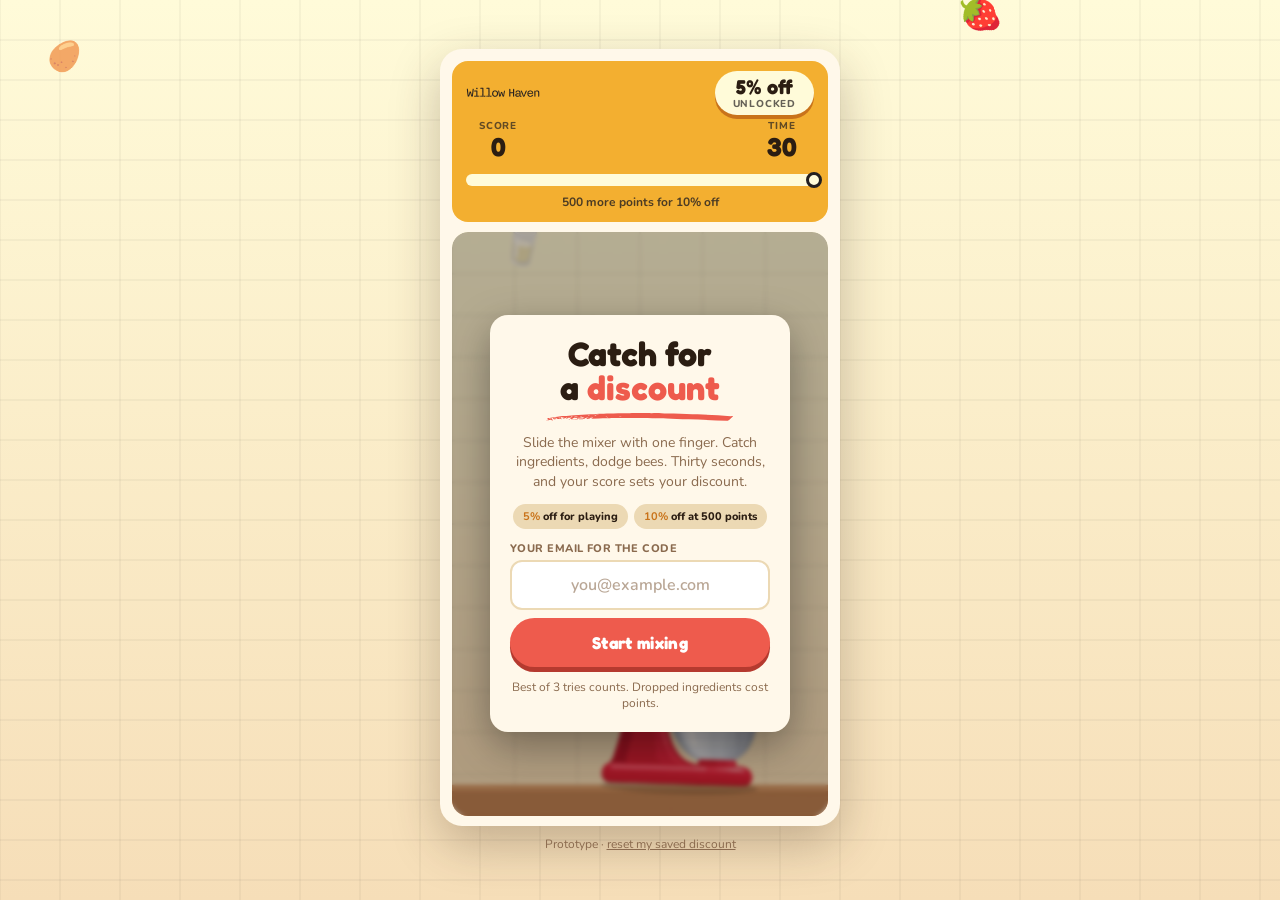
==== catch/index.html @ ff7e105f "Mixer Catch: coral paint stripe under the headline Co-Authored-By: Claude Fable 5.1 <noreply@anthrop" ====
<!DOCTYPE html>
<html lang="en">
<head>
<meta charset="UTF-8" />
<meta name="viewport" content="width=device-width, initial-scale=1.0, maximum-scale=1.0, user-scalable=no, viewport-fit=cover" />
<title>Mixer Catch</title>
<link rel="stylesheet" href="https://fonts.googleapis.com/css2?family=Fredoka:wght@500;600;700&family=Nunito:wght@600;700;800&display=swap">
<style>
/* The original rounded, friendly layout on the brand palette: cream card, honey HUD block, coral action,
   Fredoka display + Nunito body. Game runs inset with rounded corners, sheets centred over the live scene. */
:root {
  --honey: #f3af30;
  --honey-deep: #c9731a;
  --cream: #fffbd9;
  --card: #fff8ea;
  --sand: #f6deb8;
  --line: #ecd9b4;
  --ink: #2b1d12;
  --logo-ink: #231f20;
  --muted: #8a6a4e;
  --coral: #ee5b4d;
  --coral-deep: #b53a2f;
  --amber: #ef8800;
  --bad: #d64545;
  --display: "Fredoka", "Nunito", system-ui, sans-serif;
  --body: "Nunito", system-ui, -apple-system, sans-serif;
  color-scheme: light;
}

* { box-sizing: border-box; -webkit-tap-highlight-color: transparent; }
html, body { height: 100%; margin: 0; }
body {
  background: var(--sand);
  color: var(--ink);
  font-family: var(--body);
  font-size: 15px;
  display: flex;
  flex-direction: column;
  align-items: center;
  justify-content: center;
  padding-block: 16px;
  padding-inline: 16px;
  overflow: hidden;
  overscroll-behavior: none;
  touch-action: none;
}

#bg { position: fixed; inset: 0; width: 100%; height: 100%; z-index: 0; }
#popup {
  position: relative; z-index: 1; flex-shrink: 0;
  width: min(400px, 100%);
  background: var(--card);
  border-radius: 22px;
  box-shadow: 0 18px 50px rgba(59, 35, 20, 0.28);
  padding: 12px 12px 10px;
  display: flex;
  flex-direction: column;
  gap: 10px;
  user-select: none;
}
.panel { background: var(--honey); border-radius: 16px; padding: 10px 14px 12px; display: flex; flex-direction: column; gap: 6px; }
.brand { display: flex; align-items: center; justify-content: space-between; min-height: 24px; }
.wordmark { height: 13px; width: auto; }

/* HUD */
#hud { display: flex; flex-direction: column; gap: 6px; }
.hud-top { display: flex; align-items: flex-end; justify-content: space-between; gap: 8px; }
.stat { display: flex; flex-direction: column; align-items: center; line-height: 1; min-width: 64px; }
.stat.right { align-items: center; }
.lbl { font-size: 10px; font-weight: 800; letter-spacing: 0.08em; text-transform: uppercase; color: rgba(35,31,32,0.7); }
.stat .val { font-family: var(--display); font-weight: 700; font-size: 26px; font-variant-numeric: tabular-nums; margin-top: 3px; }
.badge {
  display: flex; flex-direction: column; align-items: center; justify-content: center;
  background: var(--cream); color: var(--ink);
  border-radius: 999px; padding: 6px 18px; line-height: 1;
  box-shadow: 0 4px 0 var(--honey-deep);
  transition: transform 0.15s ease;
}
.badge .pct { font-family: var(--display); font-weight: 700; font-size: 20px; }
.badge .lbl { margin-top: 2px; }
.badge.top { background: var(--logo-ink); color: var(--cream); }
.badge.top .lbl { color: rgba(255,251,217,0.7); }
.badge.pop { animation: pop 0.5s ease; }
@keyframes pop { 0% { transform: scale(1); } 40% { transform: scale(1.18) rotate(-3deg); } 100% { transform: scale(1); } }

.track { position: relative; height: 12px; border-radius: 999px; background: var(--cream); margin: 8px 0 2px; }
.fill { position: absolute; left: 0; top: 0; bottom: 0; width: 0; border-radius: 999px; background: linear-gradient(90deg, var(--amber), var(--honey-deep)); transition: width 0.25s ease; }
.mark { position: absolute; top: 50%; width: 16px; height: 16px; margin-left: -8px; transform: translateY(-50%); border-radius: 50%; background: var(--cream); border: 3px solid var(--logo-ink); }
.mark.hit { background: var(--coral); border-color: var(--coral); }
.mark span { position: absolute; width: 1px; height: 1px; overflow: hidden; clip: rect(0 0 0 0); }
.next { font-size: 12px; font-weight: 700; color: rgba(35,31,32,0.8); text-align: center; min-height: 15px; }

/* Stage */
#stage { position: relative; align-self: center; width: 360px; height: 560px; border-radius: 16px; overflow: hidden; }
#game { display: block; width: 100%; height: 100%; touch-action: none; cursor: none; }
#stage.idle #game { cursor: default; }

.overlay {
  position: absolute; inset: 0; display: none; align-items: safe center; justify-content: center;
  padding: 18px; overflow-y: auto;
  background: rgba(43, 29, 18, 0.35); backdrop-filter: blur(2px); -webkit-backdrop-filter: blur(2px);
}
.overlay.show { display: flex; }
.sheet {
  width: 100%; max-width: 300px; background: var(--card); border-radius: 18px; padding: 22px 20px 20px;
  text-align: center; box-shadow: 0 14px 40px rgba(0,0,0,0.35);
  display: flex; flex-direction: column; gap: 12px;
}
.sheet h1 { font-family: var(--display); font-weight: 700; font-size: 34px; line-height: 1; margin: 0; text-wrap: balance; }
.sheet h1 .em { color: var(--coral); }
.headline { display: flex; flex-direction: column; align-items: center; gap: 8px; }
.stripe { width: 72%; height: auto; display: block; }
.sheet p { margin: 0; font-size: 14px; line-height: 1.4; color: var(--muted); }
.offer { font-size: 10px; font-weight: 800; letter-spacing: 0.08em; text-transform: uppercase; color: var(--muted); }
.tiers { display: flex; justify-content: center; gap: 6px; flex-wrap: wrap; }
.tier { font-size: 11px; font-weight: 800; padding: 5px 10px; border-radius: 999px; background: var(--line); color: var(--ink); }
.tier b { color: var(--honey-deep); }
.btn {
  font-family: var(--display); font-weight: 700; font-size: 17px; letter-spacing: 0.02em;
  background: var(--coral); color: #fff; border: 0; border-radius: 999px; padding: 14px 26px; cursor: pointer; width: 100%;
  box-shadow: 0 5px 0 var(--coral-deep); transition: transform 0.05s, box-shadow 0.05s;
}
.btn:active { transform: translateY(3px); box-shadow: 0 2px 0 var(--coral-deep); }
.btn:focus-visible { outline: 3px solid var(--honey); outline-offset: 2px; }
.btn.ghost { background: transparent; color: var(--muted); box-shadow: none; font-size: 15px; padding: 6px; }
.btn.ghost:active { transform: none; }

.result-pct { font-family: var(--display); font-weight: 700; font-size: 56px; line-height: 1; color: var(--honey-deep); }
.code-box { display: flex; align-items: stretch; gap: 6px; }
.code { flex: 1; min-width: 0; font-family: var(--display); font-weight: 700; font-size: 22px; letter-spacing: 0.12em; display: flex; align-items: center; justify-content: center;
  border: 2px dashed var(--honey-deep); border-radius: 12px; padding: 10px; background: rgba(243,175,48,0.12); user-select: all; }
.copy { font-weight: 800; font-size: 13px; border: 0; border-radius: 12px; padding: 0 14px; background: var(--honey); color: var(--ink); cursor: pointer; }
.copy:focus-visible { outline: 3px solid var(--coral); }
.start-form { display: flex; flex-direction: column; gap: 8px; }
.field { display: flex; flex-direction: column; gap: 4px; text-align: left; }
.field label { font-size: 11px; font-weight: 800; letter-spacing: 0.04em; text-transform: uppercase; color: var(--muted); }
.start-form input { font: inherit; font-weight: 700; font-size: 16px; padding: 12px 14px; border-radius: 12px; border: 2px solid var(--line); background: #fff; color: var(--ink); text-align: center; }
.start-form input::placeholder { color: rgba(138,106,78,0.6); font-weight: 600; }
.start-form input:focus-visible { outline: 3px solid var(--honey); border-color: transparent; }
.start-form input.bad { border-color: var(--bad); }
.fine { font-size: 12px !important; color: var(--muted) !important; }
.fine.err { color: var(--bad) !important; margin: 0; }
#resetDemo { position: relative; z-index: 1; text-align: center; font-size: 12px; color: var(--muted); margin-top: 10px; }
#resetDemo a { color: inherit; }

@media (prefers-reduced-motion: reduce) { .badge.pop { animation: none; } .fill { transition: none; } }
</style>
</head>
<body>
<canvas id="bg" aria-hidden="true"></canvas>
<div id="popup">
  <div class="panel">
  <div class="brand"><svg class="wordmark" role="img" aria-label="Willow Haven" xmlns="http://www.w3.org/2000/svg" viewBox="0 0 133.04 23.33"><defs><style>.cls-1{fill:#231f20;}</style></defs><path class="cls-1" d="M10.74,16.88l.15-.6v-.62l.1-1.04-.07-.15.2-.8-.05-.17.05-.77-.02-.35.32-.45-.07-.87-.08-.03.22-1.32-.12-.35.27-.57v-.45l-.08-.25.1-.67.22-.7v-1l.25-.4.08-.2.75-.08.35.03.4.15.2.32-.12,1.07-.12.22v1.07l-.15.52.1.52-.2.72.05.22-.25.67-.07.77.07.8-.2.47.05.25-.22.5v.57l-.1,1.02.02.08-.25.9.05.52-.1,1.1-.22.9-.3.42-.3.05-.62.3-.82-.15-.6-.35-.4-.82-.25-1.12h-.07l-.2-.92-.27-.85-.17-.35-.1-.5.1-.35-.32-.67-.08-.47-.37.22-.02.27-.12.4-.4.87-.05.72-.15.17-.05.62-.25.45-.2.75-.35.97-.3.55-1.14.42-.35.05-.5-.15-.37-.27-.25-.3v-.57l-.17-.62.03-.27v-.57l-.3-.95v-.47l-.08-1.07-.15-.47-.05-.75-.07-.37.07-.4-.2-.75-.17-.9v-.95l-.12-.37-.05-.67.05-.47-.2-.45.05-.32-.17-.45.2-.32-.07-.92.3-.22.45-.05.17-.07h.37l.37.15.22.9-.08.32.17.87-.03-.03.25.47-.07.77.05.35.07,1.12.07.52.1.27.1.7-.05.5.1.9.15.22-.2.65.32.82-.08.5.08.08v.77l.05.2-.08.67.3.1.22-.97.2-.65.32-.77.03-.27.2-.5.2-.7.22-.47v-.6l.12-.2-.17-.4.57-.87.03-.32.6-.27h.8l.45.17.55.8.08.42.3,1.02.2.95-.02.25.25.57-.05.1.35,1.17.25.6.05.52.15.5h.2Z"/><path class="cls-1" d="M24.06,18.52l.05.17-.27.32-.57.08-.37-.12-.5.05h-1.2l-.4.12-.4-.07-1.14.1-1.07-.12h-.52l-.5.12-.32-.05-.95-.08-.47.12-.5-.05-.35-.4.05-.7.25-.35,1.1-.27h.6l.42.05h.55l.77.1.22-.05.2-.17-.2-.45-.05-.3.05-.62-.1-.47.15-.47-.1-.45v-1.12l.1-.75-.1-.92.07-.47-.05-.6.17-.47v-.37l-.15-.17-.45.08-.5.15-.47.07-.55-.12-.35.08h-1.15l-.37-.1-.05-.75-.1-.45.45-.42.37-.05.75.15.3-.08h1.15l.02.03h.8l.17-.17.85.12.15-.08.87.17.17,1.24-.1.72-.08,1.07.08.55v1.29l-.08.1.08.95-.08.22.17,1.02-.12.72v.67l-.12.37.3.22.35.08.57-.12h.75l1.07-.07.47.07.17.2.1.6-.08.3ZM20.77,4.31l-.17.55-.15.67-.45.15-.45.07-.8-.17-.3-.2-.15-.37-.05-.52.05-.07v-.47l.3-.5.4-.25h1.02l.75.5v.62Z"/><path class="cls-1" d="M34.99,18.67l-.25.32-.95.1h-1.19l-.12-.08-.72.05h-1.57l-.15-.12-.77.15h-.47l-.97-.03-.95-.07-.7.12-.55-.2-.15-.92.45-.55.52-.12.55.15.4-.05.22.05,1.02-.08.62.35.2-.32-.12-.5v-.37l-.17-.6.1-.77-.1-.17.2-.82-.05-.32v-.57l.05-.22-.05-.3v-.92l.12-.27-.12-.87.08-.32-.1-.2-.08-.87v-.6l.17-.7-.12-.5.08-1.15-.1-.55.15-.45.22-.37-.2-.22-.3-.07-.65.12-.62-.08-.97.1-.87-.1-.37-.35-.05-.35.15-.62.55-.3.67.07h.55l.65.05.45-.08h1.87l.35.15.5.57-.08.47.1.57-.22.5.12.72v.82l.05.47v.9l.1,1.22-.12.47v1.02l-.05.25.15.47-.12,1.47.08.95-.15.35.12.6.1.22-.1.65-.12,1.05-.3.35.25.3,1.19-.3.42.1.67-.1.17-.1.72.05.75.35v.5l-.05.45Z"/><path class="cls-1" d="M45.94,18.67l-.25.32-.95.1h-1.19l-.12-.08-.72.05h-1.57l-.15-.12-.77.15h-.47l-.97-.03-.95-.07-.7.12-.55-.2-.15-.92.45-.55.52-.12.55.15.4-.05.22.05,1.02-.08.62.35.2-.32-.12-.5v-.37l-.17-.6.1-.77-.1-.17.2-.82-.05-.32v-.57l.05-.22-.05-.3v-.92l.12-.27-.12-.87.07-.32-.1-.2-.07-.87v-.6l.17-.7-.12-.5.07-1.15-.1-.55.15-.45.22-.37-.2-.22-.3-.07-.65.12-.62-.08-.97.1-.87-.1-.37-.35-.05-.35.15-.62.55-.3.67.07h.55l.65.05.45-.08h1.87l.35.15.5.57-.07.47.1.57-.22.5.12.72v.82l.05.47v.9l.1,1.22-.12.47v1.02l-.05.25.15.47-.12,1.47.07.95-.15.35.12.6.1.22-.1.65-.12,1.05-.3.35.25.3,1.19-.3.42.1.67-.1.17-.1.72.05.75.35v.5l-.05.45Z"/><path class="cls-1" d="M52.66,8.05h.67l.7.2.45.17.62.4.5.17v.08l.6.57.3.55.37.4.4.7.08.6v.57l.15.62-.05.67-.2,2.04-.15.32-.42,1.04-.47.57-.77.72-.5.25-.77.35-.95.1-.4.15h-.75l-.85.1-.9-.27-.25-.22-.55-.12-.22-.17-.5-.27-.08-.2-.8-.65-.22-.4-.25-.25-.22-.72-.2-1.02-.25-.45.05-.77.15-.9-.12-.6.6-1.37.1-.32.3-.65.25-.3.5-.67.5-.2.25-.17.45-.1.52-.32.12-.17h.67l-.05.02.87-.12h.3l.42.05ZM51.66,9.64l-.57.12-.32.15-.62.22-.42.45-.57,1.02-.17.52.05.8-.15.72.12.57.05.82.1.47-.02.15.42.72.08.22.5.42.75.47.32.12.65.05v.05l.97-.17h.55l.17-.15.5-.2.25-.02.5-.65.27-.55.27-.7-.12-.27.12-.25.25-1.27-.37-1.64-.15-.25-.1-.62-.57-.67-.52-.3-.7-.12-.62-.2-.35-.05h-.52Z"/><path class="cls-1" d="M61.05,16.58l.32-.82.2-.12v-1.17l.4-.62.07-.4.17-.37.25-1.19.17-.62.15-.3.2-.25.3-.25.77.1.75.27.25.75.42.67.1.65.32.85.15.72.27.55v.52l.3.62v.37l.15.6.17-.27.07-.3.1-1.02.2-.2v-.67l-.08-.45.2-.7.22-.42-.08-.95.25-.6v-.67l.17-.17-.05-.75.1-.5.15-.15.05-.7.45-.25.42-.12.42.05.35.47.1.35-.17.52.02.27-.27.57-.07.9.12.65-.37.7.07.27-.27.67v.37l-.25.97v.55l-.15.47v.32l-.07,1.04-.17.62-.3.62-.35.32-1.07.17-.42-.07-.47-.3-.42-.82-.17-1.12-.17-.27-.25-.95-.12-.22-.27-1.04.07-.37-.37-.77.12-.07-.3-.75-.15.1.07.27-.12.62-.17.37-.6,1.99.1.25-.35.52-.27.9v.52l-.35.5-.45.52-.17.1-.82.05-.8-.08-.15-.32-.3-.77-.1-.6.05-.25-.22-.8.03-.3-.1-.5-.22-.72-.07-.6v-.7l-.22-.5v-.2l-.15-.72-.25-1.07v-.42l-.08-.67-.25-.15v-.77l.05-.22.3-.45.45-.05.27-.02.77.57.03.3.1.47v.7l.17.55.17.77v.7l.12.52-.03.27.22,1.04.17.37v.72l.12-.05v1l.05.35.27.08Z"/><path class="cls-1" d="M79.74,14.34l-.17.72v.55l.12.77.05.02-.05.6v.77l.07.6-.45.62-.62.1-.62-.15-.37-.42v-.47l-.15-.62v-1.07l.1-.5v-.27l-.08-.17.08-1.17-.1-.6v-.9l.1-.52.07-.82-.17-.4.15-.52-.1-.92v-1.44l.05-.65-.12-.17.12-.55v-1.29l1-.4.17.1h.57l.22.17.08.67-.1.6.1.47v.5l-.08.27.15.67-.1.7.05.07-.12,1.07-.12.52.03.17.17.2.57-.2h2.41l.2.07.62-.05.77.17.22-.07.12-.27-.07-.8-.1-1.24-.05-.57v-1.12l.32-1.04v-.85l.27-.22h.45l.15.12.65.07.37.77-.1.77.07.72-.07.77-.03.15v.47l.1.37.05.75-.07.75v.6l-.1.6.05.6-.1.5.12.62.12.15-.1.85-.12.22.08.72-.05.52.12.97-.07.42-.05.12v1.02l-.3.32-.87.08-.37-.2-.52-.37v-.45l.07-.57.12-.12-.1-.92v-.72l-.2-.45.22-.67-.1-.4v-.47l.1-.37.05-.5-.25-.25-.9.22h-1.87l-1.12.08-.4-.2-.35.1-.07.22v.27l.2.42-.05.6Z"/><path class="cls-1" d="M99.03,19.25l-.57.05-.32-.03-.7.05-.45-.08-.47-.27-.22-.42-.12-.5-.17-.17-.45.45h-.22l-.42.4-.72.2-.4.25-.3-.03-.55.22h-.7l-1.27-.12-.92-.35-.27-.2-.15-.22-.52-.27-.45-.72-.27-.95v-1.07l.85-1.19.07-.17.3-.32.55-.15,1.14-.35.25-.12h1l.35.05h.45l.3.07.3-.03h.7l.55.15.7.3.12-.15-.1-.22-.1-.52.07-1.12-.17-.37v-.42l-.32-.52-.52-.35-.45-.37-1.15-.08-.97.1-.82.25-.47.52-.25.85-.22.3-.5.32h-.42l-.25-.05-.42-.17-.1-.35v-.55l.17-.35.05-.27.5-.85.7-.62.37-.2.65-.15.1-.17,1.12-.1h1.12l.82-.12.65.17.52.22.47.12.52.45.47.5.3.52.1.27.27.72-.1.67.2.62.1.55-.1.67.12.82-.17.65v1.47l.05.65.17.52.52.17.7-.15.32.1.12.5-.05.6-.25.27-.32.12-.02.07ZM90.4,16.71l.4.47v.05l.62.27.47.17h.67l.72-.05.9-.12.32-.17.42-.1.37-.17.57-.1.22-.25v-.15l-.17-.62.15-.87-.25-.35h-.6l-.62.07-.35-.17-.6.1-.05-.17-1.07.25h-.5l-1.12.3-.35.35-.17.8v.47Z"/><path class="cls-1" d="M108.91,9.47l-.1.62-.27.55-.47.57v.72l-.32.4-.35.92-.12.15-.47,1.12-.55.87-.27,1.1-.02.27-.4.67-.35.67-.22.55-.42.32-.8.12h-.72l-.6-.45-.15-.52-.22-.37-.32-.35-.22-.72.03-.27-.27-.55-.55-.9-.15-.6-.35-.4-.1-.67-.27-.55-.15-.05-.12-.62-.3-.97-.45-.67-.07-.3-.27-.5-.1-.5-.17-.47.45-.37.37-.05.85.2.6.77.17.6.25.37v.3l.37.72-.05.15.25.47.62,1.34.1.4.3.45.15.67.2.7.45.95-.05.12.32.82.08.37h.3l-.02-.22.17-.8.22-.6.07-.4.42-.57.32-1.27.42-.72-.05-.3.62-.97.15-.6v-.2l.32-.57.27-.87.12-.15.45-.82.22-.2.8-.15.57.2.25.22-.12.5-.25.3Z"/><path class="cls-1" d="M112.32,15.24l.05.4.22.47.17.05.32.7.52.35.15.15,1.79.4h.67l.82-.27.1-.22.75-.2.75-.97.15-.05.45-.42h.52l.17.07.4.07.15.45-.1.4-.4.92-.55.35-.37.4-.82.55-.47.17h-.22l-.42.2-1.02.22h-.5l-1.09-.2h-.5l-.4-.08-.57-.27-.6-.27-.65-.32-.32-.6-.47-.4-.1-.32-.32-.62-.22-.1-.07-.85.05-.5-.25-1.29.12-.55v-1.02l.2-.47.03-.27.4-.6.3-.65.22-.32.12-.03.35-.57.6-.32,1.07-.5.5-.12.25-.15.7-.15.65.1.25.12.35-.12.52.15.22.17.65.12.47.22.32.1.35.25,1.02,1,.35.57.15.57.15.32.17.75-.05.17.15.85-.17.35-.52.32h-.45l-.3.1-.57-.08-.37.08-.75-.05-.27.1-.6-.17-1.07.15-.55-.1-.45.2-.7-.1-.22.12-1-.12-.32-.15-.45-.1-.15.22.5,1.02.08.22ZM118.57,11.78l-.4-.75-.45-.6-.82-.62-1.25-.2h-.42l-.3-.07-.57.17-1.24.62-.27.42-.3.35-.08.3-.27.6-.22.3-.08.4.25.1.57-.22.72.05.67-.05.9-.1.82.08.85.1.65-.08.45-.12,1.07.35.17-.22-.12-.3-.32-.5Z"/><path class="cls-1" d="M124.62,11.76l.1.75v3.61l-.15.25.12.77-.1.52.1.65-.1.67-.87.15-.72-.17-.3-.32.05-.45v-1.32l-.12-.97v-2.09l.07-.92-.17-.72.1-1.2.1-.35-.08-.92.1-.4v-.62l.4-.32.45.05.52-.15.2.2-.15.97.12.12.35-.05.12-.4.47-.27.45-.37.35-.2h.65l.55-.2.55-.05h.97l.45.15.62.27.7.45.2.2.5.92.17.55.1,1.24v.6l.05.5v.72l-.05.52.12.57-.1.52.05.55-.08.27v.95l.12.8-.12.3.08.45-.47.47-.52.12-.35.02-.55-.12-.03-.27-.2-.75.12-.57.07-.65-.07-.42v-.47l-.07-.4.05-.77.1-.32-.1-1.15v-1.29l-.12-.7-.3-.75-.3-.47-.42-.17-1.29-.35-.57.22-.17.02-.77.32-1,.22-.2.3.2.37.05.45-.02.32Z"/></svg><div class="badge" id="badge"><span class="pct" id="badgePct">5% off</span><span class="lbl">unlocked</span></div></div>
  <div id="hud">
    <div class="hud-top">
      <div class="stat"><span class="lbl">Score</span><span class="val" id="score">0</span></div>
      <div class="stat right"><span class="lbl">Time</span><span class="val" id="time">30</span></div>
    </div>
    <div class="track"><div class="fill" id="fill"></div><div id="marks"></div></div>
    <div class="next" id="next"></div>
  </div>
  </div>

  <div id="stage" class="idle">
    <canvas id="game" width="360" height="560" aria-label="Mixer Catch game"></canvas>

    <div class="overlay show" id="startOverlay">
      <div class="sheet">
        <div class="headline"><h1>Catch for a <span class="em">discount</span></h1><svg class="stripe" aria-hidden="true" xmlns="http://www.w3.org/2000/svg" fill="none" viewBox="0 0 665 28">
<path fill="#EE5B4D" d="M187.828 2.84945L171.115 4.35482C170.164 4.44093 169.211 4.47425 168.257 4.4548C163.705 4.37605 160.399 4.40115 158.335 4.53005C138.934 5.73549 118.862 6.28725 99.7977 7.9163C93.0959 8.48478 86.5909 8.96368 80.2824 9.35309C75.6701 9.64245 69.6506 10.9495 63.6018 10.9633C54.3647 10.9879 48.9812 12.7469 40.2058 13.4211C31.6189 14.0851 23.7984 15.2598 16.7445 16.9452C13.7807 17.6549 10.7446 17.8029 7.44279 18.0626C6.88097 18.1072 6.34785 18.1848 5.87582 18.2908C5.40378 18.3967 5.00248 18.5287 4.69659 18.6789C4.39069 18.829 4.1864 18.9941 4.09611 19.1642C4.00582 19.3342 4.03163 19.5056 4.17155 19.6681L6.61862 22.4642C6.86327 22.7403 7.46282 22.8852 8.41669 22.8988C8.77436 22.9024 9.11227 22.9153 9.43062 22.9374C10.2065 22.9844 10.3684 23.1127 9.91623 23.3225C7.65516 24.3594 4.7968 24.9024 1.34124 24.9514C-0.10849 24.9725 -0.382967 25.1372 0.517982 25.4453C2.09974 25.9903 4.06096 26.1894 6.4018 26.0425C7.39366 25.9789 8.19486 25.8229 8.80507 25.5743C10.6554 24.8224 13.0163 24.2438 15.8877 23.8384C16.7194 23.7198 17.3067 23.7828 17.65 24.0273L21.496 26.7389C21.8997 27.0231 22.4164 27.029 23.046 26.7566L24.462 26.126C24.6643 26.039 24.7668 25.9365 24.7536 25.8347C24.7405 25.7329 24.6125 25.6378 24.3896 25.5644C22.4283 24.9282 21.9039 24.145 22.8166 23.2149C23.2048 22.813 22.7811 22.5321 21.5458 22.3724L20.6793 22.26C20.0218 22.1751 19.9192 22.0425 20.372 21.8621C22.6362 20.96 22.2522 20.2353 19.2202 19.6879C18.3026 19.521 17.4292 19.5525 16.6 19.7825L12.455 20.9502C11.843 21.1225 11.3754 21.1008 11.0527 20.8851C9.92253 20.1069 10.4469 19.5699 12.6254 19.2741C13.6157 19.1402 15.1137 19.0593 17.1195 19.0314C18.0927 19.0211 18.9344 18.9082 19.6447 18.6926C20.9078 18.3236 22.3823 18.0819 24.0683 17.9674C25.0204 17.9047 25.4203 18.0159 25.2678 18.301L24.5538 19.6638C24.401 19.9372 24.6843 20.1596 25.4033 20.3311C26.9613 20.7006 27.5788 21.2147 27.256 21.8733C27.1037 22.1643 27.456 22.3763 28.3133 22.5094C29.609 22.703 30.9405 22.7315 32.3082 22.5949C33.5371 22.4732 34.0681 22.2294 33.9008 21.8635C33.4414 20.8764 34.7675 20.2215 37.8791 19.8987C38.2227 19.8627 38.5861 19.8542 38.9316 19.8739C39.2771 19.8935 39.5921 19.9407 39.8434 20.0105C40.0946 20.0804 40.2729 20.1703 40.36 20.2708C40.447 20.3714 40.4396 20.479 40.3383 20.5823C39.8141 21.1222 40.3483 21.4563 41.9404 21.5845C43.1147 21.6811 44.1756 21.6013 45.1233 21.3451C48.2434 20.5175 50.7486 20.6103 52.639 21.6236C52.767 21.694 52.9556 21.7522 53.1874 21.7928C53.4191 21.8335 53.6863 21.8552 53.9636 21.8559C54.2409 21.8567 54.5193 21.8365 54.7724 21.7972C55.0255 21.7578 55.2449 21.7008 55.4103 21.6313L56.0006 21.3714C56.9847 20.9677 56.8478 20.6247 55.5898 20.3422C52.6743 19.6748 51.9242 18.5712 53.3395 17.0311C53.6688 16.6599 53.7318 16.3768 53.5287 16.1819C53.3663 16.0272 53.105 15.8952 52.745 15.786C52.0048 15.5623 51.3302 15.5893 50.7207 15.8671C49.2265 16.5581 47.8646 16.9469 46.6349 17.0335C45.2663 17.1291 44.369 16.988 43.9433 16.6104L43.6994 16.3783C43.3139 16.0233 43.7356 15.7761 44.9641 15.6368C50.2346 15.0244 55.2585 14.4998 60.0363 14.063C61.4438 13.9313 62.9238 13.9154 64.4756 14.0152C64.7839 14.0324 65.0615 14.0768 65.2733 14.1428C65.485 14.2087 65.6215 14.2932 65.6651 14.3855C65.7087 14.4779 65.6575 14.574 65.5182 14.6615C65.3789 14.749 65.1577 14.8241 64.8825 14.8772L58.3856 16.1687C57.298 16.387 56.9965 16.6637 57.4809 16.9989L61.0243 19.5238C61.61 19.9447 62.5252 19.9973 63.7695 19.6816C65.7053 19.1918 67.8098 18.6981 70.0832 18.2007C70.5574 18.0902 70.9831 18.0365 71.3607 18.0397C71.6389 18.0451 71.8976 18.0627 72.1366 18.0925C72.5152 18.1426 72.5667 18.2177 72.2909 18.3179C70.8916 18.8131 70.7436 19.2976 71.847 19.7713C72.112 19.8876 72.4885 19.9769 72.9328 20.0288C73.377 20.0807 73.871 20.0931 74.357 20.0646C74.843 20.0361 75.3013 19.9678 75.6788 19.8677C76.0562 19.7675 76.3374 19.6397 76.4896 19.4989C77.1318 18.9093 76.724 18.4521 75.2665 18.1272C74.5275 17.9562 74.6136 17.8134 75.5248 17.6989C77.9417 17.3977 80.3224 17.2557 82.667 17.273C83.72 17.2785 84.4383 17.4206 84.8221 17.6994L86.3674 18.8261C86.6415 19.0245 87.1528 19.1816 87.8077 19.2687C88.4452 19.3482 88.9147 19.4666 89.2162 19.6241C89.8197 19.9566 89.5078 20.2101 88.28 20.3846L86.9435 20.5733C85.993 20.7063 85.3321 20.9149 84.9611 21.1991C84.453 21.5744 83.6349 21.8452 82.5063 22.0116C81.6945 22.1298 81.2615 22.3186 81.2078 22.578L80.7412 24.3312C80.6499 24.6853 80.9783 24.7189 81.7267 24.4321L83.5877 23.7122C84.2179 23.4691 84.4403 23.2029 84.2549 22.9137C84.0076 22.5203 84.1876 22.1437 84.7953 21.7838C85.0286 21.6459 85.3882 21.5292 85.8274 21.4486C86.2665 21.368 86.7653 21.3274 87.2586 21.3319L91.0736 21.3598C93.1796 21.3708 94.1362 21.0704 93.9436 20.4587C93.6245 19.5271 94.4045 18.8933 96.2842 18.5574C97.135 18.409 97.7961 18.2063 98.267 17.9491C98.9929 17.5454 99.7585 17.1349 100.564 16.7177C101.604 16.1661 102.19 16.1938 102.323 16.8011C102.37 17.0934 102.921 17.3156 103.978 17.4676C104.592 17.5611 105.317 17.5793 106.005 17.5185L117.782 16.4771C118.436 16.4212 118.746 16.4934 118.71 16.6937C118.694 16.8466 118.816 16.9847 119.077 17.1078C119.639 17.365 120.385 17.4038 121.315 17.2243C124.479 16.601 126.519 15.883 127.435 15.0701C127.863 14.7084 128.537 14.6462 129.457 14.8835C130.955 15.2779 132.138 15.7175 133.003 16.2025C133.426 16.4452 134.084 16.6064 134.98 16.6858C135.597 16.7364 136.086 16.825 136.447 16.9518C137.168 17.2053 136.973 17.3858 135.863 17.4931C131.046 17.9543 126.222 18.1135 121.391 17.9707C120.417 17.9458 119.475 17.9995 118.564 18.1316C116.763 18.4012 114.92 18.6102 113.036 18.7586C111.608 18.8731 110.579 19.0401 109.948 19.2598C108.686 19.6874 108.625 20.0731 109.766 20.4169C110.16 20.5386 110.434 20.6907 110.561 20.8585C110.689 21.0263 110.665 21.2041 110.492 21.3745C110.318 21.5449 110.002 21.7023 109.574 21.8312C109.145 21.9602 108.619 22.0564 108.046 22.1105C102.773 22.6114 97.4435 22.8085 92.0574 22.7017C91.7096 22.6961 91.3564 22.7163 91.0297 22.7606C90.703 22.8049 90.4131 22.8718 90.1858 22.9553L88.8561 23.4432C88.2256 23.6745 88.3971 23.7997 89.3709 23.8187C96.0784 23.9396 112.082 24.0169 112.94 21.0843C113.198 20.2218 114.836 19.7387 117.853 19.6351C122.062 19.4928 126.937 19.438 132.481 19.4708C132.719 19.4722 132.95 19.4889 133.157 19.5196C133.365 19.5502 133.545 19.5943 133.684 19.6487C133.824 19.7031 133.92 19.7667 133.967 19.835C134.013 19.9033 134.009 19.9748 133.954 20.0447L133.781 20.2863C133.63 20.4976 133.221 20.6906 132.631 20.8288C132.041 20.9671 131.312 21.0409 130.58 21.0365C126.387 20.9966 122.595 21.1324 119.205 21.4439C115.697 21.7699 115.692 22.0252 119.193 22.2099C125.478 22.5427 131.098 21.9811 136.051 20.5252C137.788 20.0223 138.668 19.4332 138.693 18.7579C138.696 18.5903 138.841 18.4227 139.115 18.2704C139.388 18.118 139.782 17.9858 140.26 17.8857C140.737 17.7856 141.284 17.7209 141.849 17.6974C142.415 17.6739 142.982 17.6925 143.497 17.7513C144.832 17.903 145.575 18.2499 145.726 18.7922C145.812 19.0836 145.52 19.3484 144.85 19.5865C143.904 19.9131 142.985 20.1187 142.093 20.2035C139.119 20.488 139.115 20.7139 142.078 20.8815C147.648 21.2012 151.887 20.6709 154.796 19.2907C156.919 18.292 159.809 17.8246 163.466 17.8884C164.777 17.9115 164.91 18.0522 163.863 18.3107C162.262 18.699 161.061 19.1546 160.258 19.6774C159.827 19.9453 160.098 20.0741 161.072 20.0637L186.781 19.7627C198.981 18.9874 209.731 18.6587 219.031 18.7765C223.522 18.8332 227.758 18.6022 231.739 18.0836C232.673 17.9589 233.693 17.9114 234.686 17.9465C243.116 18.2483 251.525 18.0753 259.914 17.4275C260.906 17.3522 261.879 17.3536 262.834 17.4317C268.228 17.8786 271.739 18.066 273.366 17.9939C279.142 17.7515 286.589 17.6473 295.708 17.6811C329.959 17.7908 357.28 17.9902 377.668 18.2791C403.363 18.6473 446.523 19.9867 507.146 22.2974C552.161 24.0056 597.404 25.6616 642.873 27.2655C645.1 27.3442 646.723 27.0727 647.742 26.4511C655.266 21.836 660.244 16.6624 664.782 11.7541C664.887 11.6455 664.89 11.5327 664.791 11.4278C664.691 11.323 664.494 11.2302 664.219 11.1593C663.944 11.0885 663.603 11.0425 663.232 11.0261C662.861 11.0097 662.474 11.0237 662.114 11.0665C660.053 11.3186 657.919 11.3611 655.71 11.1941C614.356 7.99476 575.212 5.86899 538.277 4.81678C513.985 4.12931 486.152 3.17886 454.776 1.96546C446.564 1.64697 438.713 1.46703 431.222 1.42557C424.745 1.39634 417.638 1.17605 409.901 0.764662C398.584 0.164515 386.784 0.17673 374.501 0.801297C371.018 0.97704 369.881 0.738754 367.07 0.327186C366.213 0.20579 365.289 0.159287 364.296 0.187653C357.149 0.390713 350.047 0.419637 342.992 0.274444C337.298 0.157068 331.106 0.464635 324.962 0.207842C319.891 -0.00581165 315.967 -0.0547779 313.188 0.0610056C307.71 0.290772 302.773 0.693122 297.32 0.702297C266.29 0.748415 242.529 1.13149 226.037 1.85146C209.962 2.55612 197.226 2.88876 187.828 2.84945ZM190.454 6.9705C190.554 6.97998 190.653 6.98361 190.752 6.98136C190.792 6.98046 190.812 6.98295 190.812 6.98881C190.793 6.99513 190.783 7.00124 190.783 7.0071C190.783 7.01883 190.763 7.02217 190.723 7.0172C188.159 6.94037 185.587 6.98106 183.008 7.13926C182.056 7.19604 181.161 7.16646 180.324 7.05048L176.29 6.51703C173.38 6.1253 173.536 5.98979 176.757 6.11042C180.972 6.27305 185.538 6.55972 190.454 6.9705ZM178.07 8.80902L178.859 9.46003C179.244 9.79161 178.84 9.93574 177.647 9.89237C175.102 9.7975 173.355 9.41463 172.406 8.74378C172.083 8.50467 172.348 8.34904 173.2 8.27691L179.298 7.76903C179.635 7.73792 179.655 7.75217 179.358 7.8117C179.121 7.85815 178.894 7.91904 178.677 7.99437C177.928 8.24018 177.725 8.51172 178.07 8.80902ZM149.831 10.2544C149.553 10.1326 149.545 9.96126 149.809 9.77804C150.072 9.59481 150.586 9.41474 151.237 9.27741C151.887 9.14009 152.622 9.05682 153.279 9.04585C153.936 9.03487 154.461 9.09713 154.739 9.21893C155.017 9.34073 155.025 9.51205 154.761 9.69528C154.498 9.8785 153.984 10.0586 153.333 10.1959C152.683 10.3332 151.948 10.4165 151.291 10.4275C150.634 10.4385 150.109 10.3762 149.831 10.2544ZM100.41 11.2624C100.409 11.2128 100.511 11.1613 100.709 11.1109C100.908 11.0606 101.198 11.0125 101.566 10.9692C101.933 10.9259 102.369 10.8884 102.85 10.8587C103.33 10.8291 103.845 10.8079 104.365 10.7963C105.416 10.7731 106.424 10.7907 107.168 10.8451C107.912 10.8996 108.331 10.9866 108.333 11.0869C108.334 11.1366 108.232 11.188 108.033 11.2384C107.835 11.2887 107.544 11.3369 107.177 11.3801C106.809 11.4234 106.373 11.461 105.893 11.4906C105.413 11.5203 104.898 11.5415 104.378 11.553C103.327 11.5763 102.319 11.5587 101.575 11.5042C100.831 11.4497 100.412 11.3628 100.41 11.2624ZM88.1016 12.5116C87.7208 12.3618 87.7472 12.2115 88.1809 12.0609C88.5947 11.9107 89.2078 11.7912 90.0203 11.7024C91.1301 11.5833 91.9071 11.6802 92.3512 11.9928L94.4704 13.4674C94.9146 13.78 94.5892 13.8813 93.4941 13.7711C91.5029 13.5698 89.7053 13.15 88.1016 12.5116ZM122.57 13.429C122.057 12.7013 122.62 12.1223 124.259 11.6921C125.128 11.4611 125.665 11.5047 125.871 11.8228C126.548 12.7755 125.971 13.6335 124.141 14.3967C122.764 14.9795 122.077 14.9275 122.082 14.2409C122.081 14.194 122.178 14.1009 122.373 13.9615C122.628 13.7856 122.693 13.6081 122.57 13.429ZM112.491 13.1294C112.749 13.0942 113.016 13.0705 113.294 13.0584C114.286 13.0124 114.517 13.1215 113.987 13.3859C113.457 13.656 112.596 13.8105 111.405 13.8492C110.452 13.8884 109.671 14.0235 109.06 14.2545C107.799 14.7348 106.408 15.1272 104.885 15.4316C104.015 15.6039 103.646 15.5389 103.778 15.2367L104.229 14.1175C104.381 13.7738 105.001 13.5308 106.09 13.3888C107.933 13.1593 109.828 13.0841 111.777 13.1631C112.016 13.1753 112.254 13.1641 112.491 13.1294ZM75.2765 14.6241L72.8954 16.0686C72.2098 16.4949 71.495 16.5111 70.7511 16.1172C70.0471 15.7342 69.8587 15.3189 70.1863 14.8714C70.3983 14.585 70.96 14.3787 71.871 14.2524C72.683 14.1401 73.5463 14.103 74.461 14.1409C74.638 14.1486 74.8038 14.1683 74.9461 14.1985C75.0883 14.2286 75.2029 14.2686 75.2815 14.3152C75.3602 14.3617 75.4009 14.4138 75.3999 14.4673C75.399 14.5208 75.3568 14.5745 75.2765 14.6241ZM88.2622 15.65C86.0364 15.6124 84.729 15.3457 84.3403 14.8499C84.0342 14.4931 84.39 14.4146 85.4076 14.6145L91.9033 15.9019C92.5019 16.0174 92.7042 16.1829 92.5104 16.3986C92.4134 16.5005 92.2467 16.5864 92.0099 16.6564C91.3592 16.8706 90.9312 16.8422 90.7264 16.571L90.4499 16.1988C90.2037 15.8524 89.4745 15.6694 88.2622 15.65ZM260.555 11.5425C262.87 11.1087 264.918 11.2002 266.7 11.8169C267.862 12.2189 267.528 12.3937 265.699 12.3413L260.958 12.2111C260.702 12.206 260.463 12.1768 260.277 12.1277C260.09 12.0785 259.966 12.0119 259.921 11.9375C259.876 11.8631 259.913 11.7848 260.027 11.7138C260.141 11.6428 260.326 11.5828 260.555 11.5425ZM212.203 12.9798C212.176 12.9361 212.214 12.8878 212.315 12.838C212.417 12.7881 212.58 12.7376 212.794 12.6892C213.009 12.6408 213.272 12.5956 213.567 12.5561C213.862 12.5167 214.185 12.4837 214.516 12.4591C214.847 12.4345 215.18 12.4188 215.496 12.4128C215.812 12.4069 216.105 12.4108 216.359 12.4243C216.612 12.4379 216.821 12.4609 216.972 12.4919C217.124 12.5229 217.216 12.5614 217.243 12.6052C217.271 12.649 217.233 12.6973 217.131 12.7471C217.03 12.797 216.867 12.8475 216.652 12.8959C216.438 12.9442 216.175 12.9895 215.88 13.0289C215.584 13.0684 215.262 13.1014 214.931 13.126C214.6 13.1506 214.267 13.1663 213.95 13.1722C213.634 13.1782 213.341 13.1743 213.088 13.1608C212.834 13.1472 212.626 13.1242 212.474 13.0932C212.323 13.0621 212.23 13.0236 212.203 12.9798ZM160.337 13.9812C160.651 13.7804 161.136 13.7225 161.794 13.8074C163.726 14.0569 165.353 14.3985 166.674 14.8321C167.097 14.968 167.32 15.15 167.296 15.3415C167.273 15.5331 167.006 15.72 166.549 15.8647L165.957 16.0541C165.129 16.3252 164.285 16.3443 163.425 16.1115C159.108 14.9478 154.133 15.0371 148.502 16.3793C147.672 16.5742 146.809 16.6084 145.912 16.482C144.716 16.3155 143.777 16.0522 143.093 15.6922C142.61 15.4215 142.884 15.2422 143.915 15.1543C147.94 14.8049 152.039 14.665 156.212 14.7347C157.051 14.7495 157.902 14.6844 158.644 14.549C159.385 14.4136 159.978 14.2147 160.337 13.9812ZM28.1604 18.3939C27.8 18.273 27.5387 18.1381 27.3764 17.9892C27.0319 17.6919 27.3247 17.4565 28.2545 17.2829C31.3801 16.7015 34.4404 16.7466 37.4355 17.418C41.7282 18.371 41.1036 18.8633 35.5618 18.895C34.2508 18.9013 32.961 18.9599 31.6921 19.0708C31.3345 19.1034 30.9596 19.1094 30.6005 19.0884C30.2414 19.0674 29.909 19.0199 29.6331 18.9502C29.4133 18.8965 29.2334 18.836 29.0928 18.7688C28.8116 18.6344 28.5007 18.5094 28.1604 18.3939ZM218.372 16.8664C218.05 16.9053 217.629 16.8467 217.2 16.7034C216.771 16.5601 216.37 16.3439 216.086 16.1023C215.801 15.8607 215.655 15.6136 215.681 15.4152C215.707 15.2168 215.903 15.0834 216.224 15.0445C216.546 15.0055 216.967 15.0642 217.396 15.2074C217.825 15.3507 218.226 15.5669 218.511 15.8085C218.795 16.0501 218.941 16.2973 218.915 16.4957C218.889 16.6941 218.694 16.8274 218.372 16.8664Z"></path>
</svg></div>
        <p>Slide the mixer with one finger. Catch ingredients, dodge bees. Thirty seconds, and your score sets your discount.</p>
        <div class="tiers" id="tierLegend"></div>
        <form class="start-form" id="startForm" novalidate>
          <div class="field">
            <label for="startEmail">Your email for the code</label>
            <input type="email" id="startEmail" placeholder="you@example.com" required autocomplete="email" inputmode="email" />
            <p class="fine err" id="startErr" hidden>Enter a valid email address to play.</p>
          </div>
          <button class="btn" id="startBtn" type="submit">Start mixing</button>
        </form>
        <p class="fine">Best of 3 tries counts. Dropped ingredients cost points.</p>
      </div>
    </div>

    <div class="overlay" id="endOverlay">
      <div class="sheet">
        <p class="offer" id="endKicker">You unlocked</p>
        <div class="result-pct" id="endPct">5% off</div>
        <p id="endLine"></p>
        <div class="code-box">
          <div class="code" id="endCode">MIX15</div>
          <button class="copy" id="copyBtn" type="button">Copy</button>
        </div>
        <p class="fine" id="endMail"></p>
        <p class="fine" id="endNote"></p>
        <button class="btn ghost" id="againBtn" type="button">Play again</button>
      </div>
    </div>
  </div>

</div>
<div id="resetDemo">Prototype · <a href="#reset" id="resetLink">reset my saved discount</a></div>

<script>
(() => {
  'use strict';

  // ---------- Tune the game here ----------
  const CFG = {
    duration: 30,                       // seconds per round
    attempts: 3,                        // tries per device, best score counts
    tiers: [                            // score needed for each discount tier (lowest first)
      { min: 0,   pct: 5,  code: 'MIX5'  },
      { min: 500, pct: 10, code: 'MIX10' },
    ],
    items: [                            // e = emoji, pts = base points, w = spawn weight, c = particle colour
      { e: '🥚', pts: 10, w: 5, c: '#f3dcb3' },
      { e: '🧈', pts: 10, w: 4, c: '#f9d56e' },
      { e: '🥛', pts: 10, w: 3, c: '#ffffff' },
      { e: '🍋', pts: 10, w: 3, c: '#f7e04a' },
      { e: '🍓', pts: 15, w: 4, c: '#e63946' },
      { e: '🫐', pts: 15, w: 3, c: '#5b6abf' },
      { e: '🍫', pts: 15, w: 3, c: '#6b3e26' },
      { e: '🍯', pts: 25, w: 2, c: '#f2a93b' },
    ],
    bee:    { e: '🐝', penalty: 80, chance: 0.38, graceSeconds: 2, escortChance: 0.25 },  // escort = a bee drops right beside an ingredient
    golden: { e: '⭐', pts: 30, frenzyMs: 2500, chance: 0.05, cooldownSeconds: 12 },
    spawnEvery: { start: 0.85, end: 0.4 },    // seconds between drops, start → end of round
    pairChance: 0.22,                         // chance a drop comes as two items far apart (you can only reach one)
    missPenalty: 10,                          // points lost when an ingredient hits the floor
    catchZone: 0.8,                           // share of the rim that catches; the edge bounces items away
    fallSpeed:  { start: 280,  end: 560 },    // px per second
    comboStep: 8,                             // catches in a row per extra multiplier
    maxMultiplier: 2,
    storageKey: 'mixercatch_result_v5',
    emailKey: 'mixercatch_email',
  };

  const W = 360, H = 560;
  const GROUND = H - 30;
  // Mixer sprite: MW x MH box standing on the ground; bowl rim and centre measured from the image
  const MW = 150, MH = Math.round(150 * 1.0408);
  const SPRITE = { rimV: 0.430, bowlC: 0.699, bowlHalf: 0.291 };
  const MIXER = { halfBase: MW / 2, rimY: GROUND - Math.round(MH * (1 - SPRITE.rimV)), rimHalf: Math.round(MW * SPRITE.bowlHalf), bowlOffset: Math.round((SPRITE.bowlC - 0.5) * MW) };
  const mixerImg = new Image();
  mixerImg.src = '[data-uri]';

  const canvas = document.getElementById('game');
  const ctx = canvas.getContext('2d');
  const bgCanvas = document.getElementById('bg');
  const bgCtx = bgCanvas.getContext('2d');
  const dprOf = () => Math.min(2, window.devicePixelRatio || 1);
  const stage = document.getElementById('stage');
  const popup = document.getElementById('popup');
  const hud = document.getElementById('hud');
  const el = (id) => document.getElementById(id);
  const ui = {
    score: el('score'), time: el('time'), badge: el('badge'), badgePct: el('badgePct'),
    fill: el('fill'), marks: el('marks'), next: el('next'), tierLegend: el('tierLegend'),
    startOverlay: el('startOverlay'), endOverlay: el('endOverlay'), startBtn: el('startBtn'),
    endKicker: el('endKicker'), endPct: el('endPct'), endLine: el('endLine'), endCode: el('endCode'),
    copyBtn: el('copyBtn'), startForm: el('startForm'), startEmail: el('startEmail'), startErr: el('startErr'),
    endMail: el('endMail'), endNote: el('endNote'),
    againBtn: el('againBtn'), resetLink: el('resetLink'),
  };
  const reduceMotion = window.matchMedia && window.matchMedia('(prefers-reduced-motion: reduce)').matches;
  const topTier = CFG.tiers[CFG.tiers.length - 1];
  const EMOJI_FONT = '"Apple Color Emoji","Segoe UI Emoji","Noto Color Emoji","Twemoji Mozilla",sans-serif';

  // ---------- Sizing ----------
  function fit() {
    const panelH = document.querySelector('.panel').offsetHeight;
    const availW = Math.min(400, window.innerWidth - 32) - 24;
    const availH = window.innerHeight - 32 - panelH - 32 - 34;
    const scale = Math.max(0.4, Math.min(availW / W, availH / H));
    stage.style.width = Math.floor(W * scale) + 'px';
    stage.style.height = Math.floor(H * scale) + 'px';
    popup.style.width = (Math.floor(W * scale) + 24) + 'px';
    bgCanvas.width = Math.floor(window.innerWidth * dprOf()); bgCanvas.height = Math.floor(window.innerHeight * dprOf());
    bgCtx.setTransform(dprOf(), 0, 0, dprOf(), 0, 0);
    const dpr = Math.min(3, window.devicePixelRatio || 1);
    canvas.width = Math.floor(W * dpr);
    canvas.height = Math.floor(H * dpr);
    ctx.setTransform(dpr, 0, 0, dpr, 0, 0);
  }

  // ---------- State ----------
  let state = 'idle';            // idle | play | over
  let score = 0, elapsed = 0, streak = 0, frenzyUntil = 0, lastGolden = -99, spawnTimer = 0;
  let tierIndex = 0;
  let items = [], parts = [], floats = [], confetti = [];
  let shake = 0, flash = 0;
  const mixer = { x: W / 2, tx: W / 2, vx: 0, tilt: 0, whisk: 0, bob: 0 };
  let keyDir = 0;
  let lastT = 0;
  let playerEmail = '';

  const rand = (a, b) => a + Math.random() * (b - a);
  const lerp = (a, b, t) => a + (b - a) * Math.max(0, Math.min(1, t));
  const pick = (list) => {
    const total = list.reduce((s, it) => s + it.w, 0);
    let r = Math.random() * total;
    for (const it of list) { r -= it.w; if (r <= 0) return it; }
    return list[list.length - 1];
  };

  function multiplier() {
    const combo = Math.min(CFG.maxMultiplier, 1 + Math.floor(streak / CFG.comboStep));
    return combo * (elapsed * 1000 < frenzyUntil ? 2 : 1);
  }
  function tierFor(s) {
    let idx = 0;
    CFG.tiers.forEach((t, i) => { if (s >= t.min) idx = i; });
    return idx;
  }

  // ---------- HUD ----------
  function buildMarks() {
    ui.marks.innerHTML = '';
    ui.tierLegend.innerHTML = '';
    CFG.tiers.forEach((t, i) => {
      const chip = document.createElement('span');
      chip.className = 'tier';
      chip.innerHTML = i === 0 ? `<b>${t.pct}%</b> off for playing` : `<b>${t.pct}%</b> off at ${t.min} points`;
      ui.tierLegend.appendChild(chip);
      if (i === 0) return;
      const m = document.createElement('div');
      m.className = 'mark';
      m.style.left = (t.min / topTier.min * 100) + '%';
      m.innerHTML = `<span>${t.pct}% off</span>`;
      m.dataset.min = t.min;
      ui.marks.appendChild(m);
    });
  }
  function updateHud() {
    ui.score.textContent = score;
    ui.time.textContent = Math.max(0, Math.ceil(CFG.duration - elapsed));
    ui.fill.style.width = Math.min(100, score / topTier.min * 100) + '%';
    ui.marks.querySelectorAll('.mark').forEach(m => m.classList.toggle('hit', score >= +m.dataset.min));
    const idx = tierFor(score);
    if (idx !== tierIndex) {
      tierIndex = idx;
      ui.badge.classList.remove('pop'); void ui.badge.offsetWidth; ui.badge.classList.add('pop');
      if (state === 'play') addFloat(W / 2, 170, `${CFG.tiers[idx].pct}% off unlocked`, '#ee5b4d', 1.3);
      buzz(30);
    }
    ui.badgePct.textContent = CFG.tiers[idx].pct + '% off';
    ui.badge.classList.toggle('top', idx === CFG.tiers.length - 1);
    const nxt = CFG.tiers[idx + 1];
    ui.next.textContent = nxt ? `${nxt.min - score} more points for ${nxt.pct}% off` : 'Top discount unlocked.';
  }

  function buzz(ms) { try { if (navigator.vibrate) navigator.vibrate(ms); } catch (e) {} }

  // ---------- Spawning ----------
  function spawnOne(x, speed, forced) {
    let type;
    if (forced) type = forced;
    else if (elapsed > 5 && elapsed - lastGolden > CFG.golden.cooldownSeconds && Math.random() < CFG.golden.chance) {
      type = { ...CFG.golden, kind: 'golden', c: '#ffd23f' }; lastGolden = elapsed;
    } else if (elapsed > CFG.bee.graceSeconds && Math.random() < CFG.bee.chance) {
      type = { ...CFG.bee, kind: 'bee', c: '#ffd23f' };
    } else {
      type = { ...pick(CFG.items), kind: 'food' };
    }
    items.push({
      x, y: -30, vy: speed, vx: type.kind === 'bee' ? rand(-90, 90) : rand(-10, 10),
      r: 17, rot: rand(-0.4, 0.4), rotV: rand(-1.5, 1.5), wob: rand(0, 6.28), type, bounced: false,
    });
    lastSpawnAt = elapsed;
    return type;
  }

  // Follow-up drops are queued with a short delay so no two items ever start falling in the same moment.
  let pending = [], lastSpawnAt = -1;
  const MIN_GAP = 0.2;   // seconds between any two drops
  function spawn() {
    const t = elapsed / CFG.duration;
    const speed = lerp(CFG.fallSpeed.start, CFG.fallSpeed.end, t) * rand(0.88, 1.12);
    const x = rand(24, W - 24);
    const type = spawnOne(x, speed);
    if (type.kind === 'food' && elapsed > CFG.bee.graceSeconds && Math.random() < CFG.bee.escortChance) {
      // a bee drops right beside the ingredient a beat later: catch one, risk the other
      const side = x < W / 2 ? 1 : -1;
      pending.push({ at: elapsed + rand(0.18, 0.3), x: Math.max(24, Math.min(W - 24, x + side * rand(44, 64))), speed: speed * 1.04,
        type: { ...CFG.bee, kind: 'bee', c: '#ffd23f' } });
    } else if (Math.random() < CFG.pairChance) {
      // a second drop on the far side shortly after: you can only reach one of them
      const far = x < W / 2 ? rand(x + 150, W - 24) : rand(24, x - 150);
      pending.push({ at: elapsed + rand(0.3, 0.5), x: Math.max(24, Math.min(W - 24, far)), speed: speed * rand(0.95, 1.05), type: null });
    }
  }
  function releasePending() {
    for (let i = pending.length - 1; i >= 0; i--) {
      const q = pending[i];
      if (elapsed >= q.at && elapsed - lastSpawnAt >= MIN_GAP) { spawnOne(q.x, q.speed, q.type); pending.splice(i, 1); break; }
    }
  }

  // ---------- Effects ----------
  function addFloat(x, y, text, color, size) {
    const pad = Math.min(W / 2, text.length * 6 * (size || 1) + 10);
    x = Math.max(pad, Math.min(W - pad, x));
    floats.push({ x, y, text, color: color || '#c9731a', size: size || 1, life: 0.9, t: 0 });
  }
  function burst(x, y, color, n) {
    if (reduceMotion) n = Math.floor(n / 2);
    for (let i = 0; i < n; i++) {
      const a = rand(0, Math.PI * 2), s = rand(60, 200);
      parts.push({ x, y, vx: Math.cos(a) * s, vy: Math.sin(a) * s - 80, r: rand(2, 4.5), color, life: rand(0.35, 0.6), t: 0 });
    }
  }
  function startConfetti() {
    if (reduceMotion) return;
    const colors = ['#f3af30', '#ee5b4d', '#fffbd9', '#231f20', '#f6d676'];
    for (let i = 0; i < 90; i++) {
      confetti.push({ x: rand(0, W), y: rand(-H, 0), vy: rand(80, 170), vx: rand(-30, 30), w: rand(5, 9), h: rand(8, 14),
        rot: rand(0, 6.28), rotV: rand(-4, 4), color: colors[i % colors.length] });
    }
  }

  // ---------- Game flow ----------
  function startGame() {
    score = 0; elapsed = 0; streak = 0; frenzyUntil = 0; lastGolden = -99; spawnTimer = 0.4; tierIndex = 0;
    items = []; pending = []; lastSpawnAt = -1; parts = []; floats = []; confetti = []; shake = 0; flash = 0;
    mixer.x = mixer.tx = W / 2; mixer.vx = 0;
    ui.startOverlay.classList.remove('show');
    ui.endOverlay.classList.remove('show');
    stage.classList.remove('idle');
    state = 'play';
    updateHud();
  }

  function loadSaved() {
    try { return JSON.parse(localStorage.getItem(CFG.storageKey) || 'null'); } catch (e) { return null; }
  }
  function saveResult(res) {
    try { localStorage.setItem(CFG.storageKey, JSON.stringify(res)); } catch (e) {}
  }

  function endGame() {
    state = 'over';
    stage.classList.add('idle');
    const idx = tierFor(score);
    const run = { score, pct: CFG.tiers[idx].pct, code: CFG.tiers[idx].code };
    let saved = loadSaved() || { best: -1, plays: 0 };
    saved.plays = (saved.plays || 0) + 1;
    const improved = run.score > saved.best;
    if (improved) { saved.best = run.score; saved.pct = run.pct; saved.code = run.code; }
    saveResult(saved);
    const left = Math.max(0, CFG.attempts - saved.plays);
    ui.endKicker.textContent = saved.pct >= topTier.pct ? 'Top score. You unlocked' : 'You unlocked';
    ui.endPct.textContent = saved.pct + '% off';
    ui.endLine.textContent = improved || saved.plays === 1
      ? `You scored ${run.score} points.`
      : `You scored ${run.score}. Your best is ${saved.best}, so your discount stays at ${saved.pct}%.`;
    ui.endCode.textContent = saved.code;
    ui.endNote.textContent = left > 0
      ? `Best of ${CFG.attempts} tries counts. ${left} ${left === 1 ? 'try' : 'tries'} left.`
      : 'That was your last try. Your best score counts.';
    ui.againBtn.hidden = left === 0;
    ui.copyBtn.textContent = 'Copy';
    // Production: POST { email: playerEmail, code: saved.code, score } to your Klaviyo / Shopify endpoint here.
    ui.endMail.textContent = `${saved.code} is on its way to ${playerEmail}.`;
    ui.endOverlay.classList.add('show');
    if (saved.pct >= topTier.pct) startConfetti();
    buzz([40, 60, 40]);
  }

  // ---------- Update ----------
  function update(dt) {
    // mixer
    if (keyDir) setTarget(mixer.tx + keyDir * 460 * dt);
    const prevX = mixer.x;
    mixer.x += (mixer.tx - mixer.x) * Math.min(1, dt * 16);
    mixer.vx = (mixer.x - prevX) / Math.max(dt, 0.001);
    mixer.tilt += ((mixer.vx / 900) - mixer.tilt) * Math.min(1, dt * 10);
    mixer.whisk += dt * (elapsed * 1000 < frenzyUntil ? 40 : 18);
    mixer.bob += dt * 6;

    if (state !== 'play') { attract(dt); return; }

    elapsed += dt;
    if (elapsed >= CFG.duration) { elapsed = CFG.duration; updateHud(); endGame(); return; }

    releasePending();
    spawnTimer -= dt;
    if (spawnTimer <= 0 && elapsed - lastSpawnAt >= MIN_GAP) {
      spawn();
      spawnTimer = Math.max(0.25, lerp(CFG.spawnEvery.start, CFG.spawnEvery.end, elapsed / CFG.duration) * rand(0.8, 1.2));
    }

    const bowlX = mixer.x + MIXER.bowlOffset;
    for (let i = items.length - 1; i >= 0; i--) {
      const it = items[i];
      const prevY = it.y;
      it.y += it.vy * dt;
      it.x += it.vx * dt + (it.type.kind === 'bee' ? Math.sin(it.wob + elapsed * 6) * 40 * dt : 0);
      it.rot += it.rotV * dt;
      if (!it.bounced) {
        if (it.x < 14) { it.x = 14; it.vx = Math.abs(it.vx); }
        if (it.x > W - 14) { it.x = W - 14; it.vx = -Math.abs(it.vx); }
      }

      const crossed = prevY < MIXER.rimY && it.y >= MIXER.rimY;
      const dx = Math.abs(it.x - bowlX);
      if (crossed && dx > MIXER.rimHalf * CFG.catchZone && dx <= MIXER.rimHalf + 6 && !it.bounced) {
        // hit the rim edge: bounce off and away
        it.bounced = true; it.vy = -Math.abs(it.vy) * 0.35; it.vx = (it.x < bowlX ? -1 : 1) * rand(120, 200); it.rotV = rand(-8, 8);
        burst(it.x, MIXER.rimY, '#e6ebf0', 5);
        continue;
      }
      if (crossed && dx <= MIXER.rimHalf * CFG.catchZone) {
        items.splice(i, 1);
        if (it.type.kind === 'bee') {
          score = Math.max(0, score - it.type.penalty);
          streak = 0;
          shake = reduceMotion ? 0 : 0.35; flash = 0.4;
          addFloat(it.x, MIXER.rimY - 10, `Stung -${it.type.penalty}`, '#ea301e', 1);
          burst(it.x, MIXER.rimY, '#1a1a1a', 10);
          buzz(60);
        } else {
          let gained = it.type.pts * multiplier();
          if (it.type.kind === 'golden') {
            frenzyUntil = elapsed * 1000 + it.type.frenzyMs;
            addFloat(W / 2, 150, 'Double points', '#ef8800', 1.4);
          }
          score += gained;
          streak++;
          const m = multiplier();
          addFloat(it.x, MIXER.rimY - 14, `+${gained}` + (m > 1 ? `  x${m}` : ''), m > 1 ? '#ef8800' : '#231f20', m > 1 ? 1.15 : 1);
          burst(it.x, MIXER.rimY, it.type.c, 12);
          buzz(12);
        }
        updateHud();
        continue;
      }
      if (it.bounced) it.vy += 900 * dt;   // gravity after a bounce
      if (it.y > H + 30 || (it.bounced && (it.x < -30 || it.x > W + 30))) {
        items.splice(i, 1);
        if (it.type.kind === 'food') {
          score = Math.max(0, score - CFG.missPenalty);
          streak = 0;
          addFloat(Math.max(40, Math.min(W - 40, it.x)), H - 60, `Dropped -${CFG.missPenalty}`, '#231f20', 0.85);
          updateHud();
        }
      }
    }

    for (let i = parts.length - 1; i >= 0; i--) {
      const p = parts[i]; p.t += dt; if (p.t >= p.life) { parts.splice(i, 1); continue; }
      p.vy += 500 * dt; p.x += p.vx * dt; p.y += p.vy * dt;
    }
    for (let i = floats.length - 1; i >= 0; i--) {
      const f = floats[i]; f.t += dt; f.y -= 40 * dt; if (f.t >= f.life) floats.splice(i, 1);
    }
    shake = Math.max(0, shake - dt); flash = Math.max(0, flash - dt);
    updateHud();
  }

  // Attract mode: a slow rain of ingredients and bees with no scoring, so the game shows through the sign-up sheet.
  let attractT = 0, attractSpawn = 0.2;
  function attract(dt) {
    attractT += dt;
    mixer.tx = W / 2 + Math.sin(attractT * 0.55) * 110 - MIXER.bowlOffset;
    attractSpawn -= dt;
    if (attractSpawn <= 0 && items.length < 9) {
      const bee = Math.random() < 0.22;
      const type = bee ? { ...CFG.bee, kind: 'bee', c: '#ffd23f' } : { ...pick(CFG.items), kind: 'food' };
      items.push({ x: rand(24, W - 24), y: -30, vy: rand(90, 140), vx: bee ? rand(-50, 50) : rand(-8, 8), r: 17,
        rot: rand(-0.4, 0.4), rotV: rand(-1, 1), wob: rand(0, 6.28), type, bounced: false });
      attractSpawn = rand(0.5, 0.9);
    }
    for (let i = items.length - 1; i >= 0; i--) {
      const it = items[i];
      it.y += it.vy * dt; it.x += it.vx * dt + (it.type.kind === 'bee' ? Math.sin(it.wob + attractT * 5) * 30 * dt : 0); it.rot += it.rotV * dt;
      if (it.x < 14) { it.x = 14; it.vx = Math.abs(it.vx); }
      if (it.x > W - 14) { it.x = W - 14; it.vx = -Math.abs(it.vx); }
      if (it.y > H + 30) items.splice(i, 1);
    }
    // page background: the same rain across the whole viewport
    const bw = window.innerWidth, bh = window.innerHeight;
    bgSpawn -= dt;
    if (bgSpawn <= 0 && bgItems.length < Math.max(8, Math.floor(bw / 60))) {
      const bee = Math.random() < 0.18;
      bgItems.push({ x: rand(20, bw - 20), y: -36, vy: rand(50, 95), vx: rand(-10, 10), r: rand(15, 20), rot: rand(-0.5, 0.5), rotV: rand(-0.8, 0.8),
        e: bee ? CFG.bee.e : pick(CFG.items).e });
      bgSpawn = rand(0.35, 0.7);
    }
    for (let i = bgItems.length - 1; i >= 0; i--) { const it = bgItems[i]; it.y += it.vy * dt; it.x += it.vx * dt; it.rot += it.rotV * dt; if (it.y > bh + 40) bgItems.splice(i, 1); }
  }
  let bgItems = [], bgSpawn = 0;
  function updateBg(dt) {
    if (state === 'play') { bgItems.forEach(it => { it.y += it.vy * dt; }); bgItems = bgItems.filter(it => it.y < window.innerHeight + 40); }
  }
  function drawBg() {
    const bw = window.innerWidth, bh = window.innerHeight;
    const g = bgCtx.createLinearGradient(0, 0, 0, bh);
    g.addColorStop(0, '#fffbd9'); g.addColorStop(1, '#f6deb8');
    bgCtx.fillStyle = g; bgCtx.fillRect(0, 0, bw, bh);
    bgCtx.strokeStyle = 'rgba(35,31,32,0.08)'; bgCtx.lineWidth = 1;
    for (let y = 40; y < bh; y += 40) { bgCtx.beginPath(); bgCtx.moveTo(0, y); bgCtx.lineTo(bw, y); bgCtx.stroke(); }
    for (let x = 0; x < bw; x += 60) { bgCtx.beginPath(); bgCtx.moveTo(x, 0); bgCtx.lineTo(x, bh); bgCtx.stroke(); }
    bgCtx.textAlign = 'center'; bgCtx.textBaseline = 'middle';
    for (const it of bgItems) {
      bgCtx.save(); bgCtx.translate(it.x, it.y); bgCtx.rotate(it.rot); bgCtx.globalAlpha = 0.9;
      bgCtx.font = `${it.r * 2}px ${EMOJI_FONT}`; bgCtx.fillText(it.e, 0, 2); bgCtx.restore();
    }
  }

  function updateConfetti(dt) {
    for (const c of confetti) {
      c.y += c.vy * dt; c.x += c.vx * dt + Math.sin(c.y / 30) * 20 * dt; c.rot += c.rotV * dt;
      if (c.y > H + 20) { c.y = -20; c.x = rand(0, W); }
    }
  }

  // ---------- Drawing ----------
  function roundRect(x, y, w, h, r) {
    r = Math.min(r, w / 2, h / 2);
    ctx.beginPath();
    ctx.moveTo(x + r, y);
    ctx.arcTo(x + w, y, x + w, y + h, r);
    ctx.arcTo(x + w, y + h, x, y + h, r);
    ctx.arcTo(x, y + h, x, y, r);
    ctx.arcTo(x, y, x + w, y, r);
    ctx.closePath();
  }

  function drawBackground() {
    const g = ctx.createLinearGradient(0, 0, 0, H);
    g.addColorStop(0, '#fffbd9'); g.addColorStop(1, '#f6deb8');
    ctx.fillStyle = g; ctx.fillRect(0, 0, W, H);
    // kitchen tiles
    ctx.strokeStyle = 'rgba(35,31,32,0.10)'; ctx.lineWidth = 1;
    for (let y = 40; y < GROUND; y += 40) { ctx.beginPath(); ctx.moveTo(0, y); ctx.lineTo(W, y); ctx.stroke(); }
    for (let x = 0; x < W; x += 60) { ctx.beginPath(); ctx.moveTo(x, 0); ctx.lineTo(x, GROUND); ctx.stroke(); }
    // frenzy glow
    if (state === 'play' && elapsed * 1000 < frenzyUntil) {
      const a = 0.18 + Math.sin(elapsed * 10) * 0.06;
      ctx.fillStyle = `rgba(243,175,48,${a})`; ctx.fillRect(0, 0, W, H);
    }
    // counter
    ctx.fillStyle = '#b97a4b'; ctx.fillRect(0, GROUND, W, H - GROUND);
    ctx.fillStyle = '#d19463'; ctx.fillRect(0, GROUND, W, 6);
    ctx.strokeStyle = 'rgba(255,255,255,0.12)';
    for (let i = 0; i < 5; i++) { ctx.beginPath(); ctx.moveTo(0, GROUND + 10 + i * 5); ctx.lineTo(W, GROUND + 12 + i * 5); ctx.stroke(); }
  }

  function drawMixer() {
    const g = GROUND;
    const X = (u) => -MW / 2 + u * MW;
    const Y = (v) => -MH * (1 - v);
    ctx.save();
    ctx.translate(mixer.x, g);
    ctx.rotate(mixer.tilt * 0.5);
    ctx.fillStyle = 'rgba(0,0,0,0.18)';
    ctx.beginPath(); ctx.ellipse(X(0.5), 2, MW * 0.5, 7, 0, 0, Math.PI * 2); ctx.fill();
    if (mixerImg.complete && mixerImg.naturalWidth) ctx.drawImage(mixerImg, X(0), Y(0), MW, MH);
    // batter and spinning flat beater at the rim
    const bx = X(SPRITE.bowlC), rim = Y(SPRITE.rimV);
    ctx.fillStyle = '#f6d676'; ctx.beginPath(); ctx.ellipse(bx, rim, MW * SPRITE.bowlHalf * 0.86, 5, 0, 0, Math.PI * 2); ctx.fill();
    ctx.save(); ctx.translate(bx, rim);
    ctx.strokeStyle = '#8b98a8'; ctx.lineWidth = 2.5;
    for (let i = 0; i < 2; i++) {
      const a = mixer.whisk + i * Math.PI / 2;
      ctx.beginPath(); ctx.ellipse(0, 0, Math.abs(Math.cos(a)) * MW * 0.12 + 2, 3, 0, 0, Math.PI * 2); ctx.stroke();
    }
    ctx.restore();
    ctx.restore();

    const m = multiplier();
    if (state === 'play' && m > 1) {
      ctx.save();
      ctx.font = `700 14px ${getComputedStyle(document.documentElement).getPropertyValue('--display')}`;
      ctx.textAlign = 'center'; ctx.textBaseline = 'middle';
      ctx.fillStyle = '#c9731a'; roundRect(mixer.x + MW * 0.3, GROUND - MH - 26, 34, 22, 11); ctx.fill();
      ctx.fillStyle = '#fff'; ctx.fillText(`x${m}`, mixer.x + MW * 0.3 + 17, GROUND - MH - 15);
      ctx.restore();
    }
  }

  function drawItems() {
    ctx.textAlign = 'center'; ctx.textBaseline = 'middle';
    for (const it of items) {
      ctx.save();
      ctx.translate(it.x, it.y);
      ctx.rotate(it.type.kind === 'bee' ? Math.sin(elapsed * 12 + it.wob) * 0.25 : it.rot);
      if (it.type.kind === 'golden') {
        ctx.fillStyle = 'rgba(255,210,63,0.35)'; ctx.beginPath(); ctx.arc(0, 0, 26 + Math.sin(elapsed * 8) * 3, 0, Math.PI * 2); ctx.fill();
      }
      ctx.font = `${it.r * 2}px ${EMOJI_FONT}`;
      ctx.fillStyle = '#000';
      ctx.fillText(it.type.e, 0, 2);
      ctx.restore();
    }
  }

  function drawEffects() {
    for (const p of parts) {
      ctx.globalAlpha = 1 - p.t / p.life;
      ctx.fillStyle = p.color; ctx.beginPath(); ctx.arc(p.x, p.y, p.r, 0, Math.PI * 2); ctx.fill();
    }
    ctx.globalAlpha = 1;
    const display = getComputedStyle(document.documentElement).getPropertyValue('--display');
    ctx.textAlign = 'center'; ctx.textBaseline = 'middle';
    for (const f of floats) {
      const a = 1 - Math.pow(f.t / f.life, 2);
      ctx.globalAlpha = a;
      ctx.font = `700 ${Math.round(18 * f.size)}px ${display}`;
      ctx.lineWidth = 4; ctx.strokeStyle = 'rgba(255,251,217,0.92)'; ctx.strokeText(f.text, f.x, f.y);
      ctx.fillStyle = f.color; ctx.fillText(f.text, f.x, f.y);
    }
    ctx.globalAlpha = 1;
    if (flash > 0) { ctx.fillStyle = `rgba(238,91,77,${flash * 0.5})`; ctx.fillRect(0, 0, W, H); }
  }

  function drawConfetti() {
    for (const c of confetti) {
      ctx.save(); ctx.translate(c.x, c.y); ctx.rotate(c.rot);
      ctx.fillStyle = c.color; ctx.fillRect(-c.w / 2, -c.h / 2, c.w, c.h); ctx.restore();
    }
  }

  function draw() {
    ctx.save();
    if (shake > 0) ctx.translate(rand(-1, 1) * shake * 18, rand(-1, 1) * shake * 18);
    drawBackground();
    drawItems();
    drawMixer();
    drawEffects();
    ctx.restore();
    if (state === 'over') drawConfetti();
  }

  // ---------- Loop ----------
  function frame(t) {
    const dt = Math.min(0.05, (t - lastT) / 1000 || 0);
    lastT = t;
    update(dt);
    updateBg(dt);
    if (state === 'over') updateConfetti(dt);
    draw();
    drawBg();
    requestAnimationFrame(frame);
  }

  // ---------- Input ----------
  function pointerToX(e) {
    const rect = canvas.getBoundingClientRect();
    return (e.clientX - rect.left) / rect.width * W;
  }
  function setTarget(x) { mixer.tx = Math.max(MIXER.rimHalf - MIXER.bowlOffset, Math.min(W - MIXER.rimHalf - MIXER.bowlOffset, x)); }
  canvas.addEventListener('pointerdown', (e) => { e.preventDefault(); canvas.setPointerCapture(e.pointerId); setTarget(pointerToX(e) - MIXER.bowlOffset); });
  canvas.addEventListener('pointermove', (e) => { if (e.pointerType === 'mouse' || e.buttons) setTarget(pointerToX(e) - MIXER.bowlOffset); });
  window.addEventListener('keydown', (e) => {
    if (e.key === 'ArrowLeft' || e.key === 'a') { keyDir = -1; e.preventDefault(); }
    if (e.key === 'ArrowRight' || e.key === 'd') { keyDir = 1; e.preventDefault(); }
  });
  window.addEventListener('keyup', (e) => {
    if ((e.key === 'ArrowLeft' || e.key === 'a') && keyDir === -1) keyDir = 0;
    if ((e.key === 'ArrowRight' || e.key === 'd') && keyDir === 1) keyDir = 0;
  });

  ui.startForm.addEventListener('submit', (e) => {
    e.preventDefault();
    const email = ui.startEmail.value.trim();
    const ok = email && ui.startEmail.checkValidity() && /^[^\s@]+@[^\s@]+\.[^\s@]+$/.test(email);
    ui.startErr.hidden = ok;
    ui.startEmail.classList.toggle('bad', !ok);
    if (!ok) { ui.startEmail.focus(); return; }
    playerEmail = email;
    try { localStorage.setItem(CFG.emailKey, email); } catch (err) {}
    startGame();
  });
  ui.startEmail.addEventListener('input', () => { ui.startErr.hidden = true; ui.startEmail.classList.remove('bad'); });
  ui.againBtn.addEventListener('click', startGame);
  ui.copyBtn.addEventListener('click', () => {
    const code = ui.endCode.textContent;
    const done = () => { ui.copyBtn.textContent = 'Copied!'; setTimeout(() => ui.copyBtn.textContent = 'Copy', 1500); };
    const fallback = () => { const r = document.createRange(); r.selectNodeContents(ui.endCode); const s = getSelection(); s.removeAllRanges(); s.addRange(r); };
    try { navigator.clipboard.writeText(code).then(done, fallback); } catch (e) { fallback(); }
  });
  ui.resetLink.addEventListener('click', (e) => {
    e.preventDefault();
    try { localStorage.removeItem(CFG.storageKey); localStorage.removeItem(CFG.emailKey); } catch (err) {}
    ui.endNote.textContent = '';
    ui.startEmail.value = '';
    ui.againBtn.hidden = false;
    ui.resetLink.textContent = 'saved discount cleared';
    setTimeout(() => ui.resetLink.textContent = 'reset my saved discount', 1500);
  });

  // Small hook for automated playtesting; harmless in production.
  window.__mixerCatch = {
    items: () => items, score: () => score, state: () => state, elapsed: () => elapsed,
    setTarget, start: () => { playerEmail = playerEmail || 'bot@example.com'; startGame(); }, rimY: MIXER.rimY, bowlX: () => mixer.x + MIXER.bowlOffset, rimHalf: MIXER.rimHalf, mixerX: () => mixer.x,
  };

  // ---------- Boot ----------
  try { playerEmail = localStorage.getItem(CFG.emailKey) || ''; ui.startEmail.value = playerEmail; } catch (e) {}
  buildMarks();
  updateHud();
  fit();
  window.addEventListener('resize', fit);
  if (document.fonts && document.fonts.ready) document.fonts.ready.then(fit);
  requestAnimationFrame((t) => { lastT = t; requestAnimationFrame(frame); });
})();
</script>
</body>
</html>
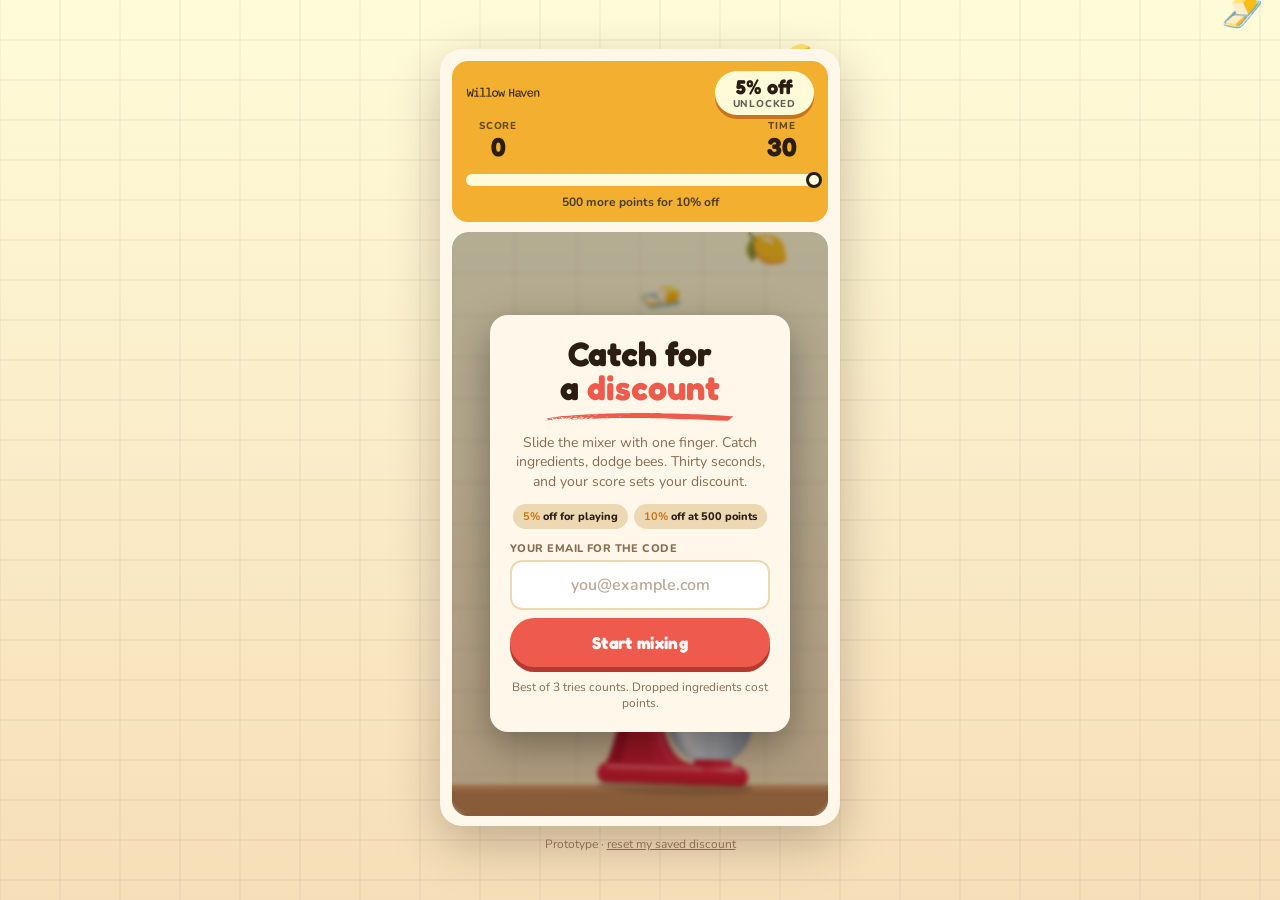
==== commit 9e0ac7a4: "Mixer Catch: embed mode for the store pop-up When the page runs inside an iframe (or is opened with " ====
--- a/catch/index.html
+++ b/catch/index.html
@@ -144,6 +144,10 @@
 #resetDemo a { color: inherit; }
 
 @media (prefers-reduced-motion: reduce) { .badge.pop { animation: none; } .fill { transition: none; } }
+/* Embed mode: inside the store's pop-up only the card shows; the store page is the background. */
+html.embed, html.embed body { background: transparent; }
+html.embed body { padding: 0; }
+html.embed #bg, html.embed #resetDemo { display: none; }
 </style>
 </head>
 <body>
@@ -205,6 +209,8 @@
 <script>
 (() => {
   'use strict';
+  const EMBED = (window.self !== window.top) || location.hash === '#embed';
+  if (EMBED) document.documentElement.classList.add('embed');
 
   // ---------- Tune the game here ----------
   const CFG = {
@@ -271,8 +277,9 @@
   // ---------- Sizing ----------
   function fit() {
     const panelH = document.querySelector('.panel').offsetHeight;
-    const availW = Math.min(400, window.innerWidth - 32) - 24;
-    const availH = window.innerHeight - 32 - panelH - 32 - 34;
+    const pad = EMBED ? 0 : 32, foot = EMBED ? 0 : 34;
+    const availW = Math.min(400, window.innerWidth - pad) - 24;
+    const availH = window.innerHeight - pad - panelH - 32 - foot;
     const scale = Math.max(0.4, Math.min(availW / W, availH / H));
     stage.style.width = Math.floor(W * scale) + 'px';
     stage.style.height = Math.floor(H * scale) + 'px';
@@ -595,6 +602,7 @@
     if (state === 'play') { bgItems.forEach(it => { it.y += it.vy * dt; }); bgItems = bgItems.filter(it => it.y < window.innerHeight + 40); }
   }
   function drawBg() {
+    if (EMBED) return;
     const bw = window.innerWidth, bh = window.innerHeight;
     const g = bgCtx.createLinearGradient(0, 0, 0, bh);
     g.addColorStop(0, '#fffbd9'); g.addColorStop(1, '#f6deb8');
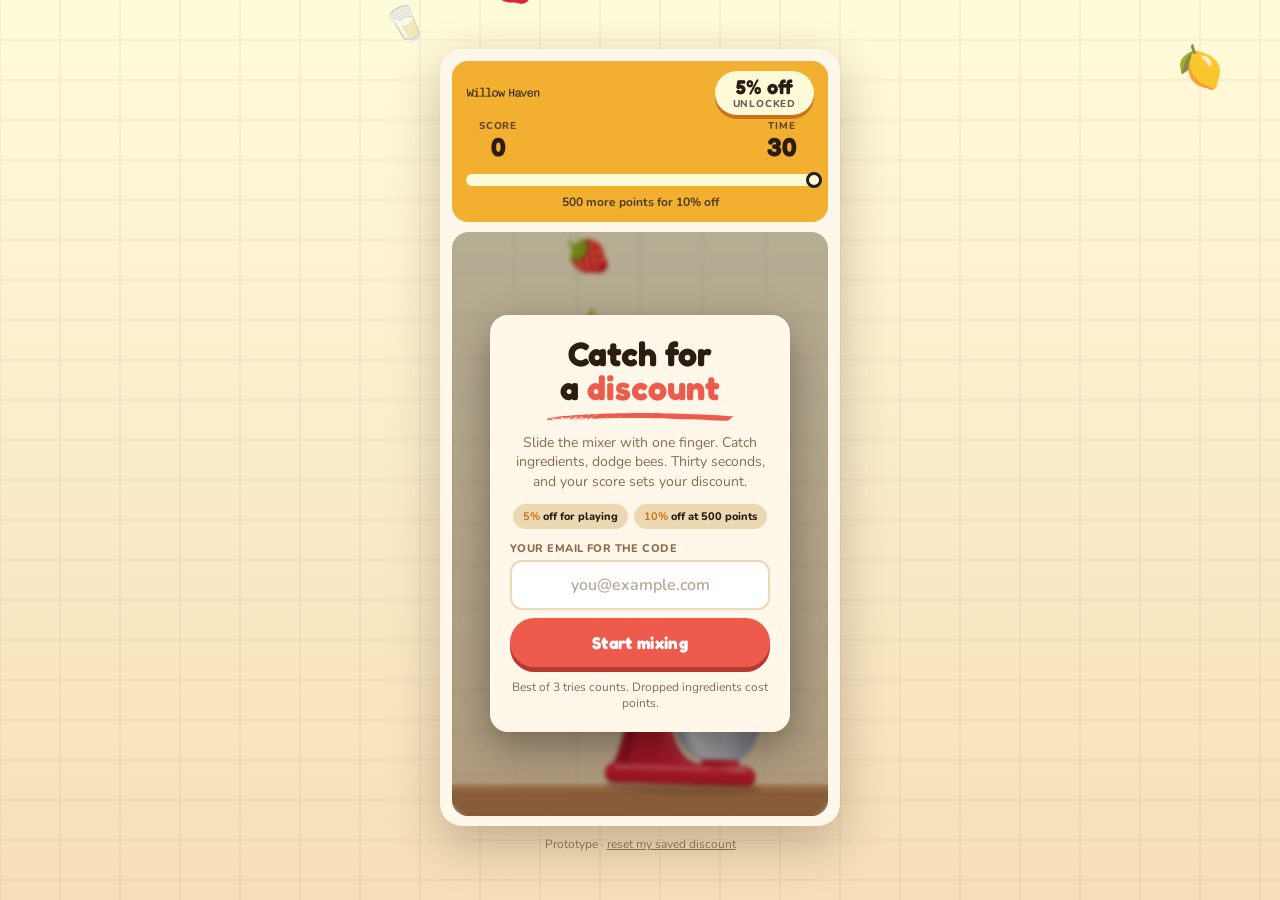
==== commit b3dcf7ce: "Mixer Catch: rename the 10% code to BAKE10 Co-Authored-By: Claude Fable 5.1 <noreply@anthropic.com> " ====
--- a/catch/index.html
+++ b/catch/index.html
@@ -218,7 +218,7 @@
     attempts: 3,                        // tries per device, best score counts
     tiers: [                            // score needed for each discount tier (lowest first)
       { min: 0,   pct: 5,  code: 'MIX5'  },
-      { min: 500, pct: 10, code: 'MIX10' },
+      { min: 500, pct: 10, code: 'BAKE10' },
     ],
     items: [                            // e = emoji, pts = base points, w = spawn weight, c = particle colour
       { e: '🥚', pts: 10, w: 5, c: '#f3dcb3' },
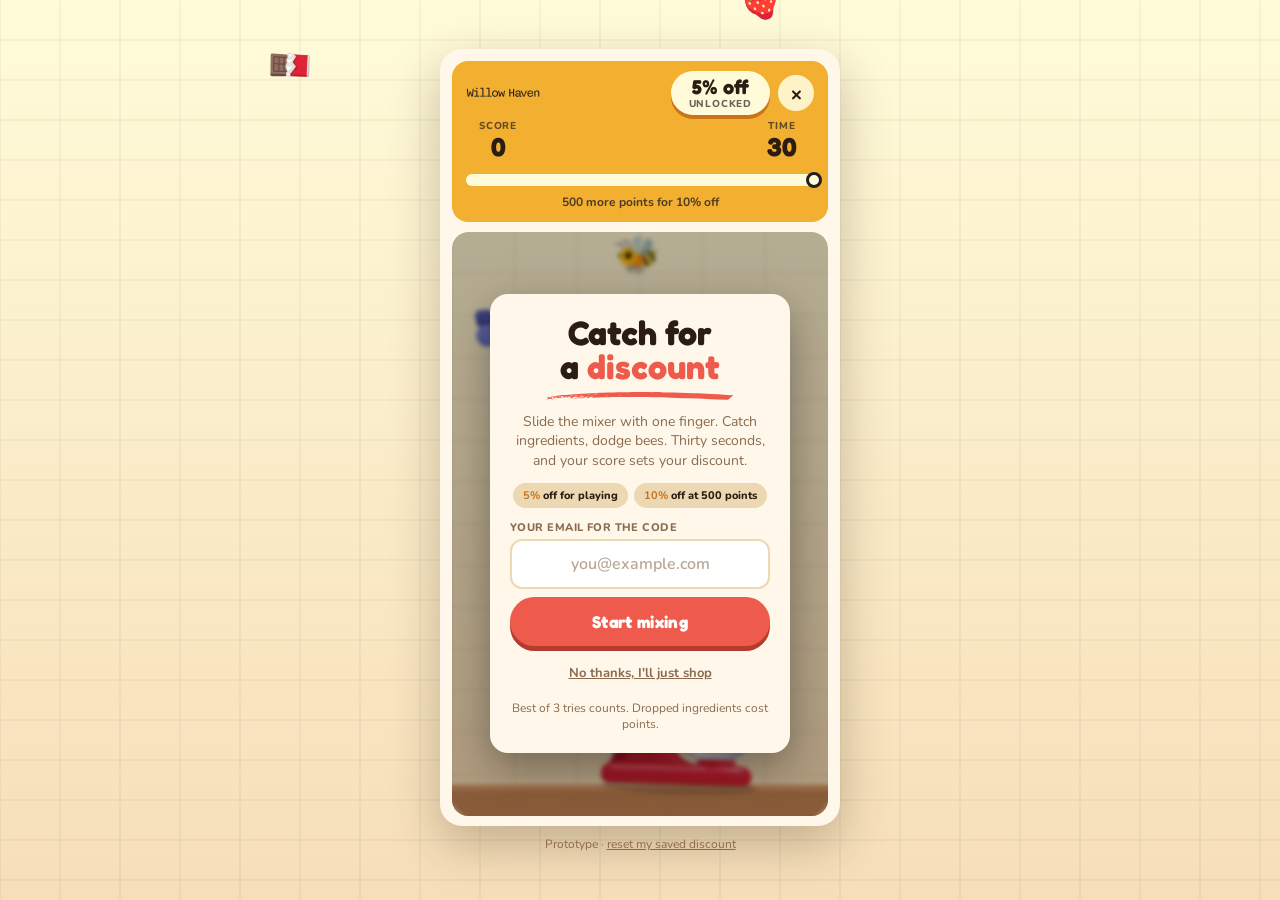
==== commit cbc0f6fa: "Mixer Catch: let shoppers close the game Close button beside the status pill, a "No thanks, I'll jus" ====
--- a/catch/index.html
+++ b/catch/index.html
@@ -60,7 +60,15 @@
 }
 .panel { background: var(--honey); border-radius: 16px; padding: 10px 14px 12px; display: flex; flex-direction: column; gap: 6px; }
 .brand { display: flex; align-items: center; justify-content: space-between; min-height: 24px; }
-.wordmark { height: 13px; width: auto; }
+.brand-right { display: flex; align-items: center; gap: 8px; }
+.close { width: 36px; height: 36px; border: 0; border-radius: 50%; background: rgba(255,251,217,0.9); color: var(--ink); font-family: var(--display); font-size: 24px; line-height: 1; cursor: pointer; display: inline-flex; align-items: center; justify-content: center; }
+.close:hover { background: var(--cream); }
+.close:active { transform: scale(0.94); }
+.close:focus-visible { outline: 3px solid var(--logo-ink); outline-offset: 2px; }
+.link { background: none; border: 0; font: inherit; font-weight: 700; font-size: 13px; color: var(--muted); text-decoration: underline; cursor: pointer; padding: 6px; }
+.link:focus-visible { outline: 3px solid var(--honey); border-radius: 6px; }
+#closedNote { position: relative; z-index: 1; display: none; text-align: center; font-size: 14px; font-weight: 700; color: var(--muted); padding: 24px; }
+.wordmark { height: 13px; width: auto; flex-shrink: 0; }
 
 /* HUD */
 #hud { display: flex; flex-direction: column; gap: 6px; }
@@ -154,7 +162,7 @@
 <canvas id="bg" aria-hidden="true"></canvas>
 <div id="popup">
   <div class="panel">
-  <div class="brand"><svg class="wordmark" role="img" aria-label="Willow Haven" xmlns="http://www.w3.org/2000/svg" viewBox="0 0 133.04 23.33"><defs><style>.cls-1{fill:#231f20;}</style></defs><path class="cls-1" d="M10.74,16.88l.15-.6v-.62l.1-1.04-.07-.15.2-.8-.05-.17.05-.77-.02-.35.32-.45-.07-.87-.08-.03.22-1.32-.12-.35.27-.57v-.45l-.08-.25.1-.67.22-.7v-1l.25-.4.08-.2.75-.08.35.03.4.15.2.32-.12,1.07-.12.22v1.07l-.15.52.1.52-.2.72.05.22-.25.67-.07.77.07.8-.2.47.05.25-.22.5v.57l-.1,1.02.02.08-.25.9.05.52-.1,1.1-.22.9-.3.42-.3.05-.62.3-.82-.15-.6-.35-.4-.82-.25-1.12h-.07l-.2-.92-.27-.85-.17-.35-.1-.5.1-.35-.32-.67-.08-.47-.37.22-.02.27-.12.4-.4.87-.05.72-.15.17-.05.62-.25.45-.2.75-.35.97-.3.55-1.14.42-.35.05-.5-.15-.37-.27-.25-.3v-.57l-.17-.62.03-.27v-.57l-.3-.95v-.47l-.08-1.07-.15-.47-.05-.75-.07-.37.07-.4-.2-.75-.17-.9v-.95l-.12-.37-.05-.67.05-.47-.2-.45.05-.32-.17-.45.2-.32-.07-.92.3-.22.45-.05.17-.07h.37l.37.15.22.9-.08.32.17.87-.03-.03.25.47-.07.77.05.35.07,1.12.07.52.1.27.1.7-.05.5.1.9.15.22-.2.65.32.82-.08.5.08.08v.77l.05.2-.08.67.3.1.22-.97.2-.65.32-.77.03-.27.2-.5.2-.7.22-.47v-.6l.12-.2-.17-.4.57-.87.03-.32.6-.27h.8l.45.17.55.8.08.42.3,1.02.2.95-.02.25.25.57-.05.1.35,1.17.25.6.05.52.15.5h.2Z"/><path class="cls-1" d="M24.06,18.52l.05.17-.27.32-.57.08-.37-.12-.5.05h-1.2l-.4.12-.4-.07-1.14.1-1.07-.12h-.52l-.5.12-.32-.05-.95-.08-.47.12-.5-.05-.35-.4.05-.7.25-.35,1.1-.27h.6l.42.05h.55l.77.1.22-.05.2-.17-.2-.45-.05-.3.05-.62-.1-.47.15-.47-.1-.45v-1.12l.1-.75-.1-.92.07-.47-.05-.6.17-.47v-.37l-.15-.17-.45.08-.5.15-.47.07-.55-.12-.35.08h-1.15l-.37-.1-.05-.75-.1-.45.45-.42.37-.05.75.15.3-.08h1.15l.02.03h.8l.17-.17.85.12.15-.08.87.17.17,1.24-.1.72-.08,1.07.08.55v1.29l-.08.1.08.95-.08.22.17,1.02-.12.72v.67l-.12.37.3.22.35.08.57-.12h.75l1.07-.07.47.07.17.2.1.6-.08.3ZM20.77,4.31l-.17.55-.15.67-.45.15-.45.07-.8-.17-.3-.2-.15-.37-.05-.52.05-.07v-.47l.3-.5.4-.25h1.02l.75.5v.62Z"/><path class="cls-1" d="M34.99,18.67l-.25.32-.95.1h-1.19l-.12-.08-.72.05h-1.57l-.15-.12-.77.15h-.47l-.97-.03-.95-.07-.7.12-.55-.2-.15-.92.45-.55.52-.12.55.15.4-.05.22.05,1.02-.08.62.35.2-.32-.12-.5v-.37l-.17-.6.1-.77-.1-.17.2-.82-.05-.32v-.57l.05-.22-.05-.3v-.92l.12-.27-.12-.87.08-.32-.1-.2-.08-.87v-.6l.17-.7-.12-.5.08-1.15-.1-.55.15-.45.22-.37-.2-.22-.3-.07-.65.12-.62-.08-.97.1-.87-.1-.37-.35-.05-.35.15-.62.55-.3.67.07h.55l.65.05.45-.08h1.87l.35.15.5.57-.08.47.1.57-.22.5.12.72v.82l.05.47v.9l.1,1.22-.12.47v1.02l-.05.25.15.47-.12,1.47.08.95-.15.35.12.6.1.22-.1.65-.12,1.05-.3.35.25.3,1.19-.3.42.1.67-.1.17-.1.72.05.75.35v.5l-.05.45Z"/><path class="cls-1" d="M45.94,18.67l-.25.32-.95.1h-1.19l-.12-.08-.72.05h-1.57l-.15-.12-.77.15h-.47l-.97-.03-.95-.07-.7.12-.55-.2-.15-.92.45-.55.52-.12.55.15.4-.05.22.05,1.02-.08.62.35.2-.32-.12-.5v-.37l-.17-.6.1-.77-.1-.17.2-.82-.05-.32v-.57l.05-.22-.05-.3v-.92l.12-.27-.12-.87.07-.32-.1-.2-.07-.87v-.6l.17-.7-.12-.5.07-1.15-.1-.55.15-.45.22-.37-.2-.22-.3-.07-.65.12-.62-.08-.97.1-.87-.1-.37-.35-.05-.35.15-.62.55-.3.67.07h.55l.65.05.45-.08h1.87l.35.15.5.57-.07.47.1.57-.22.5.12.72v.82l.05.47v.9l.1,1.22-.12.47v1.02l-.05.25.15.47-.12,1.47.07.95-.15.35.12.6.1.22-.1.65-.12,1.05-.3.35.25.3,1.19-.3.42.1.67-.1.17-.1.72.05.75.35v.5l-.05.45Z"/><path class="cls-1" d="M52.66,8.05h.67l.7.2.45.17.62.4.5.17v.08l.6.57.3.55.37.4.4.7.08.6v.57l.15.62-.05.67-.2,2.04-.15.32-.42,1.04-.47.57-.77.72-.5.25-.77.35-.95.1-.4.15h-.75l-.85.1-.9-.27-.25-.22-.55-.12-.22-.17-.5-.27-.08-.2-.8-.65-.22-.4-.25-.25-.22-.72-.2-1.02-.25-.45.05-.77.15-.9-.12-.6.6-1.37.1-.32.3-.65.25-.3.5-.67.5-.2.25-.17.45-.1.52-.32.12-.17h.67l-.05.02.87-.12h.3l.42.05ZM51.66,9.64l-.57.12-.32.15-.62.22-.42.45-.57,1.02-.17.52.05.8-.15.72.12.57.05.82.1.47-.02.15.42.72.08.22.5.42.75.47.32.12.65.05v.05l.97-.17h.55l.17-.15.5-.2.25-.02.5-.65.27-.55.27-.7-.12-.27.12-.25.25-1.27-.37-1.64-.15-.25-.1-.62-.57-.67-.52-.3-.7-.12-.62-.2-.35-.05h-.52Z"/><path class="cls-1" d="M61.05,16.58l.32-.82.2-.12v-1.17l.4-.62.07-.4.17-.37.25-1.19.17-.62.15-.3.2-.25.3-.25.77.1.75.27.25.75.42.67.1.65.32.85.15.72.27.55v.52l.3.62v.37l.15.6.17-.27.07-.3.1-1.02.2-.2v-.67l-.08-.45.2-.7.22-.42-.08-.95.25-.6v-.67l.17-.17-.05-.75.1-.5.15-.15.05-.7.45-.25.42-.12.42.05.35.47.1.35-.17.52.02.27-.27.57-.07.9.12.65-.37.7.07.27-.27.67v.37l-.25.97v.55l-.15.47v.32l-.07,1.04-.17.62-.3.62-.35.32-1.07.17-.42-.07-.47-.3-.42-.82-.17-1.12-.17-.27-.25-.95-.12-.22-.27-1.04.07-.37-.37-.77.12-.07-.3-.75-.15.1.07.27-.12.62-.17.37-.6,1.99.1.25-.35.52-.27.9v.52l-.35.5-.45.52-.17.1-.82.05-.8-.08-.15-.32-.3-.77-.1-.6.05-.25-.22-.8.03-.3-.1-.5-.22-.72-.07-.6v-.7l-.22-.5v-.2l-.15-.72-.25-1.07v-.42l-.08-.67-.25-.15v-.77l.05-.22.3-.45.45-.05.27-.02.77.57.03.3.1.47v.7l.17.55.17.77v.7l.12.52-.03.27.22,1.04.17.37v.72l.12-.05v1l.05.35.27.08Z"/><path class="cls-1" d="M79.74,14.34l-.17.72v.55l.12.77.05.02-.05.6v.77l.07.6-.45.62-.62.1-.62-.15-.37-.42v-.47l-.15-.62v-1.07l.1-.5v-.27l-.08-.17.08-1.17-.1-.6v-.9l.1-.52.07-.82-.17-.4.15-.52-.1-.92v-1.44l.05-.65-.12-.17.12-.55v-1.29l1-.4.17.1h.57l.22.17.08.67-.1.6.1.47v.5l-.08.27.15.67-.1.7.05.07-.12,1.07-.12.52.03.17.17.2.57-.2h2.41l.2.07.62-.05.77.17.22-.07.12-.27-.07-.8-.1-1.24-.05-.57v-1.12l.32-1.04v-.85l.27-.22h.45l.15.12.65.07.37.77-.1.77.07.72-.07.77-.03.15v.47l.1.37.05.75-.07.75v.6l-.1.6.05.6-.1.5.12.62.12.15-.1.85-.12.22.08.72-.05.52.12.97-.07.42-.05.12v1.02l-.3.32-.87.08-.37-.2-.52-.37v-.45l.07-.57.12-.12-.1-.92v-.72l-.2-.45.22-.67-.1-.4v-.47l.1-.37.05-.5-.25-.25-.9.22h-1.87l-1.12.08-.4-.2-.35.1-.07.22v.27l.2.42-.05.6Z"/><path class="cls-1" d="M99.03,19.25l-.57.05-.32-.03-.7.05-.45-.08-.47-.27-.22-.42-.12-.5-.17-.17-.45.45h-.22l-.42.4-.72.2-.4.25-.3-.03-.55.22h-.7l-1.27-.12-.92-.35-.27-.2-.15-.22-.52-.27-.45-.72-.27-.95v-1.07l.85-1.19.07-.17.3-.32.55-.15,1.14-.35.25-.12h1l.35.05h.45l.3.07.3-.03h.7l.55.15.7.3.12-.15-.1-.22-.1-.52.07-1.12-.17-.37v-.42l-.32-.52-.52-.35-.45-.37-1.15-.08-.97.1-.82.25-.47.52-.25.85-.22.3-.5.32h-.42l-.25-.05-.42-.17-.1-.35v-.55l.17-.35.05-.27.5-.85.7-.62.37-.2.65-.15.1-.17,1.12-.1h1.12l.82-.12.65.17.52.22.47.12.52.45.47.5.3.52.1.27.27.72-.1.67.2.62.1.55-.1.67.12.82-.17.65v1.47l.05.65.17.52.52.17.7-.15.32.1.12.5-.05.6-.25.27-.32.12-.02.07ZM90.4,16.71l.4.47v.05l.62.27.47.17h.67l.72-.05.9-.12.32-.17.42-.1.37-.17.57-.1.22-.25v-.15l-.17-.62.15-.87-.25-.35h-.6l-.62.07-.35-.17-.6.1-.05-.17-1.07.25h-.5l-1.12.3-.35.35-.17.8v.47Z"/><path class="cls-1" d="M108.91,9.47l-.1.62-.27.55-.47.57v.72l-.32.4-.35.92-.12.15-.47,1.12-.55.87-.27,1.1-.02.27-.4.67-.35.67-.22.55-.42.32-.8.12h-.72l-.6-.45-.15-.52-.22-.37-.32-.35-.22-.72.03-.27-.27-.55-.55-.9-.15-.6-.35-.4-.1-.67-.27-.55-.15-.05-.12-.62-.3-.97-.45-.67-.07-.3-.27-.5-.1-.5-.17-.47.45-.37.37-.05.85.2.6.77.17.6.25.37v.3l.37.72-.05.15.25.47.62,1.34.1.4.3.45.15.67.2.7.45.95-.05.12.32.82.08.37h.3l-.02-.22.17-.8.22-.6.07-.4.42-.57.32-1.27.42-.72-.05-.3.62-.97.15-.6v-.2l.32-.57.27-.87.12-.15.45-.82.22-.2.8-.15.57.2.25.22-.12.5-.25.3Z"/><path class="cls-1" d="M112.32,15.24l.05.4.22.47.17.05.32.7.52.35.15.15,1.79.4h.67l.82-.27.1-.22.75-.2.75-.97.15-.05.45-.42h.52l.17.07.4.07.15.45-.1.4-.4.92-.55.35-.37.4-.82.55-.47.17h-.22l-.42.2-1.02.22h-.5l-1.09-.2h-.5l-.4-.08-.57-.27-.6-.27-.65-.32-.32-.6-.47-.4-.1-.32-.32-.62-.22-.1-.07-.85.05-.5-.25-1.29.12-.55v-1.02l.2-.47.03-.27.4-.6.3-.65.22-.32.12-.03.35-.57.6-.32,1.07-.5.5-.12.25-.15.7-.15.65.1.25.12.35-.12.52.15.22.17.65.12.47.22.32.1.35.25,1.02,1,.35.57.15.57.15.32.17.75-.05.17.15.85-.17.35-.52.32h-.45l-.3.1-.57-.08-.37.08-.75-.05-.27.1-.6-.17-1.07.15-.55-.1-.45.2-.7-.1-.22.12-1-.12-.32-.15-.45-.1-.15.22.5,1.02.08.22ZM118.57,11.78l-.4-.75-.45-.6-.82-.62-1.25-.2h-.42l-.3-.07-.57.17-1.24.62-.27.42-.3.35-.08.3-.27.6-.22.3-.08.4.25.1.57-.22.72.05.67-.05.9-.1.82.08.85.1.65-.08.45-.12,1.07.35.17-.22-.12-.3-.32-.5Z"/><path class="cls-1" d="M124.62,11.76l.1.75v3.61l-.15.25.12.77-.1.52.1.65-.1.67-.87.15-.72-.17-.3-.32.05-.45v-1.32l-.12-.97v-2.09l.07-.92-.17-.72.1-1.2.1-.35-.08-.92.1-.4v-.62l.4-.32.45.05.52-.15.2.2-.15.97.12.12.35-.05.12-.4.47-.27.45-.37.35-.2h.65l.55-.2.55-.05h.97l.45.15.62.27.7.45.2.2.5.92.17.55.1,1.24v.6l.05.5v.72l-.05.52.12.57-.1.52.05.55-.08.27v.95l.12.8-.12.3.08.45-.47.47-.52.12-.35.02-.55-.12-.03-.27-.2-.75.12-.57.07-.65-.07-.42v-.47l-.07-.4.05-.77.1-.32-.1-1.15v-1.29l-.12-.7-.3-.75-.3-.47-.42-.17-1.29-.35-.57.22-.17.02-.77.32-1,.22-.2.3.2.37.05.45-.02.32Z"/></svg><div class="badge" id="badge"><span class="pct" id="badgePct">5% off</span><span class="lbl">unlocked</span></div></div>
+  <div class="brand"><svg class="wordmark" role="img" aria-label="Willow Haven" xmlns="http://www.w3.org/2000/svg" viewBox="0 0 133.04 23.33"><defs><style>.cls-1{fill:#231f20;}</style></defs><path class="cls-1" d="M10.74,16.88l.15-.6v-.62l.1-1.04-.07-.15.2-.8-.05-.17.05-.77-.02-.35.32-.45-.07-.87-.08-.03.22-1.32-.12-.35.27-.57v-.45l-.08-.25.1-.67.22-.7v-1l.25-.4.08-.2.75-.08.35.03.4.15.2.32-.12,1.07-.12.22v1.07l-.15.52.1.52-.2.72.05.22-.25.67-.07.77.07.8-.2.47.05.25-.22.5v.57l-.1,1.02.02.08-.25.9.05.52-.1,1.1-.22.9-.3.42-.3.05-.62.3-.82-.15-.6-.35-.4-.82-.25-1.12h-.07l-.2-.92-.27-.85-.17-.35-.1-.5.1-.35-.32-.67-.08-.47-.37.22-.02.27-.12.4-.4.87-.05.72-.15.17-.05.62-.25.45-.2.75-.35.97-.3.55-1.14.42-.35.05-.5-.15-.37-.27-.25-.3v-.57l-.17-.62.03-.27v-.57l-.3-.95v-.47l-.08-1.07-.15-.47-.05-.75-.07-.37.07-.4-.2-.75-.17-.9v-.95l-.12-.37-.05-.67.05-.47-.2-.45.05-.32-.17-.45.2-.32-.07-.92.3-.22.45-.05.17-.07h.37l.37.15.22.9-.08.32.17.87-.03-.03.25.47-.07.77.05.35.07,1.12.07.52.1.27.1.7-.05.5.1.9.15.22-.2.65.32.82-.08.5.08.08v.77l.05.2-.08.67.3.1.22-.97.2-.65.32-.77.03-.27.2-.5.2-.7.22-.47v-.6l.12-.2-.17-.4.57-.87.03-.32.6-.27h.8l.45.17.55.8.08.42.3,1.02.2.95-.02.25.25.57-.05.1.35,1.17.25.6.05.52.15.5h.2Z"/><path class="cls-1" d="M24.06,18.52l.05.17-.27.32-.57.08-.37-.12-.5.05h-1.2l-.4.12-.4-.07-1.14.1-1.07-.12h-.52l-.5.12-.32-.05-.95-.08-.47.12-.5-.05-.35-.4.05-.7.25-.35,1.1-.27h.6l.42.05h.55l.77.1.22-.05.2-.17-.2-.45-.05-.3.05-.62-.1-.47.15-.47-.1-.45v-1.12l.1-.75-.1-.92.07-.47-.05-.6.17-.47v-.37l-.15-.17-.45.08-.5.15-.47.07-.55-.12-.35.08h-1.15l-.37-.1-.05-.75-.1-.45.45-.42.37-.05.75.15.3-.08h1.15l.02.03h.8l.17-.17.85.12.15-.08.87.17.17,1.24-.1.72-.08,1.07.08.55v1.29l-.08.1.08.95-.08.22.17,1.02-.12.72v.67l-.12.37.3.22.35.08.57-.12h.75l1.07-.07.47.07.17.2.1.6-.08.3ZM20.77,4.31l-.17.55-.15.67-.45.15-.45.07-.8-.17-.3-.2-.15-.37-.05-.52.05-.07v-.47l.3-.5.4-.25h1.02l.75.5v.62Z"/><path class="cls-1" d="M34.99,18.67l-.25.32-.95.1h-1.19l-.12-.08-.72.05h-1.57l-.15-.12-.77.15h-.47l-.97-.03-.95-.07-.7.12-.55-.2-.15-.92.45-.55.52-.12.55.15.4-.05.22.05,1.02-.08.62.35.2-.32-.12-.5v-.37l-.17-.6.1-.77-.1-.17.2-.82-.05-.32v-.57l.05-.22-.05-.3v-.92l.12-.27-.12-.87.08-.32-.1-.2-.08-.87v-.6l.17-.7-.12-.5.08-1.15-.1-.55.15-.45.22-.37-.2-.22-.3-.07-.65.12-.62-.08-.97.1-.87-.1-.37-.35-.05-.35.15-.62.55-.3.67.07h.55l.65.05.45-.08h1.87l.35.15.5.57-.08.47.1.57-.22.5.12.72v.82l.05.47v.9l.1,1.22-.12.47v1.02l-.05.25.15.47-.12,1.47.08.95-.15.35.12.6.1.22-.1.65-.12,1.05-.3.35.25.3,1.19-.3.42.1.67-.1.17-.1.72.05.75.35v.5l-.05.45Z"/><path class="cls-1" d="M45.94,18.67l-.25.32-.95.1h-1.19l-.12-.08-.72.05h-1.57l-.15-.12-.77.15h-.47l-.97-.03-.95-.07-.7.12-.55-.2-.15-.92.45-.55.52-.12.55.15.4-.05.22.05,1.02-.08.62.35.2-.32-.12-.5v-.37l-.17-.6.1-.77-.1-.17.2-.82-.05-.32v-.57l.05-.22-.05-.3v-.92l.12-.27-.12-.87.07-.32-.1-.2-.07-.87v-.6l.17-.7-.12-.5.07-1.15-.1-.55.15-.45.22-.37-.2-.22-.3-.07-.65.12-.62-.08-.97.1-.87-.1-.37-.35-.05-.35.15-.62.55-.3.67.07h.55l.65.05.45-.08h1.87l.35.15.5.57-.07.47.1.57-.22.5.12.72v.82l.05.47v.9l.1,1.22-.12.47v1.02l-.05.25.15.47-.12,1.47.07.95-.15.35.12.6.1.22-.1.65-.12,1.05-.3.35.25.3,1.19-.3.42.1.67-.1.17-.1.72.05.75.35v.5l-.05.45Z"/><path class="cls-1" d="M52.66,8.05h.67l.7.2.45.17.62.4.5.17v.08l.6.57.3.55.37.4.4.7.08.6v.57l.15.62-.05.67-.2,2.04-.15.32-.42,1.04-.47.57-.77.72-.5.25-.77.35-.95.1-.4.15h-.75l-.85.1-.9-.27-.25-.22-.55-.12-.22-.17-.5-.27-.08-.2-.8-.65-.22-.4-.25-.25-.22-.72-.2-1.02-.25-.45.05-.77.15-.9-.12-.6.6-1.37.1-.32.3-.65.25-.3.5-.67.5-.2.25-.17.45-.1.52-.32.12-.17h.67l-.05.02.87-.12h.3l.42.05ZM51.66,9.64l-.57.12-.32.15-.62.22-.42.45-.57,1.02-.17.52.05.8-.15.72.12.57.05.82.1.47-.02.15.42.72.08.22.5.42.75.47.32.12.65.05v.05l.97-.17h.55l.17-.15.5-.2.25-.02.5-.65.27-.55.27-.7-.12-.27.12-.25.25-1.27-.37-1.64-.15-.25-.1-.62-.57-.67-.52-.3-.7-.12-.62-.2-.35-.05h-.52Z"/><path class="cls-1" d="M61.05,16.58l.32-.82.2-.12v-1.17l.4-.62.07-.4.17-.37.25-1.19.17-.62.15-.3.2-.25.3-.25.77.1.75.27.25.75.42.67.1.65.32.85.15.72.27.55v.52l.3.62v.37l.15.6.17-.27.07-.3.1-1.02.2-.2v-.67l-.08-.45.2-.7.22-.42-.08-.95.25-.6v-.67l.17-.17-.05-.75.1-.5.15-.15.05-.7.45-.25.42-.12.42.05.35.47.1.35-.17.52.02.27-.27.57-.07.9.12.65-.37.7.07.27-.27.67v.37l-.25.97v.55l-.15.47v.32l-.07,1.04-.17.62-.3.62-.35.32-1.07.17-.42-.07-.47-.3-.42-.82-.17-1.12-.17-.27-.25-.95-.12-.22-.27-1.04.07-.37-.37-.77.12-.07-.3-.75-.15.1.07.27-.12.62-.17.37-.6,1.99.1.25-.35.52-.27.9v.52l-.35.5-.45.52-.17.1-.82.05-.8-.08-.15-.32-.3-.77-.1-.6.05-.25-.22-.8.03-.3-.1-.5-.22-.72-.07-.6v-.7l-.22-.5v-.2l-.15-.72-.25-1.07v-.42l-.08-.67-.25-.15v-.77l.05-.22.3-.45.45-.05.27-.02.77.57.03.3.1.47v.7l.17.55.17.77v.7l.12.52-.03.27.22,1.04.17.37v.72l.12-.05v1l.05.35.27.08Z"/><path class="cls-1" d="M79.74,14.34l-.17.72v.55l.12.77.05.02-.05.6v.77l.07.6-.45.62-.62.1-.62-.15-.37-.42v-.47l-.15-.62v-1.07l.1-.5v-.27l-.08-.17.08-1.17-.1-.6v-.9l.1-.52.07-.82-.17-.4.15-.52-.1-.92v-1.44l.05-.65-.12-.17.12-.55v-1.29l1-.4.17.1h.57l.22.17.08.67-.1.6.1.47v.5l-.08.27.15.67-.1.7.05.07-.12,1.07-.12.52.03.17.17.2.57-.2h2.41l.2.07.62-.05.77.17.22-.07.12-.27-.07-.8-.1-1.24-.05-.57v-1.12l.32-1.04v-.85l.27-.22h.45l.15.12.65.07.37.77-.1.77.07.72-.07.77-.03.15v.47l.1.37.05.75-.07.75v.6l-.1.6.05.6-.1.5.12.62.12.15-.1.85-.12.22.08.72-.05.52.12.97-.07.42-.05.12v1.02l-.3.32-.87.08-.37-.2-.52-.37v-.45l.07-.57.12-.12-.1-.92v-.72l-.2-.45.22-.67-.1-.4v-.47l.1-.37.05-.5-.25-.25-.9.22h-1.87l-1.12.08-.4-.2-.35.1-.07.22v.27l.2.42-.05.6Z"/><path class="cls-1" d="M99.03,19.25l-.57.05-.32-.03-.7.05-.45-.08-.47-.27-.22-.42-.12-.5-.17-.17-.45.45h-.22l-.42.4-.72.2-.4.25-.3-.03-.55.22h-.7l-1.27-.12-.92-.35-.27-.2-.15-.22-.52-.27-.45-.72-.27-.95v-1.07l.85-1.19.07-.17.3-.32.55-.15,1.14-.35.25-.12h1l.35.05h.45l.3.07.3-.03h.7l.55.15.7.3.12-.15-.1-.22-.1-.52.07-1.12-.17-.37v-.42l-.32-.52-.52-.35-.45-.37-1.15-.08-.97.1-.82.25-.47.52-.25.85-.22.3-.5.32h-.42l-.25-.05-.42-.17-.1-.35v-.55l.17-.35.05-.27.5-.85.7-.62.37-.2.65-.15.1-.17,1.12-.1h1.12l.82-.12.65.17.52.22.47.12.52.45.47.5.3.52.1.27.27.72-.1.67.2.62.1.55-.1.67.12.82-.17.65v1.47l.05.65.17.52.52.17.7-.15.32.1.12.5-.05.6-.25.27-.32.12-.02.07ZM90.4,16.71l.4.47v.05l.62.27.47.17h.67l.72-.05.9-.12.32-.17.42-.1.37-.17.57-.1.22-.25v-.15l-.17-.62.15-.87-.25-.35h-.6l-.62.07-.35-.17-.6.1-.05-.17-1.07.25h-.5l-1.12.3-.35.35-.17.8v.47Z"/><path class="cls-1" d="M108.91,9.47l-.1.62-.27.55-.47.57v.72l-.32.4-.35.92-.12.15-.47,1.12-.55.87-.27,1.1-.02.27-.4.67-.35.67-.22.55-.42.32-.8.12h-.72l-.6-.45-.15-.52-.22-.37-.32-.35-.22-.72.03-.27-.27-.55-.55-.9-.15-.6-.35-.4-.1-.67-.27-.55-.15-.05-.12-.62-.3-.97-.45-.67-.07-.3-.27-.5-.1-.5-.17-.47.45-.37.37-.05.85.2.6.77.17.6.25.37v.3l.37.72-.05.15.25.47.62,1.34.1.4.3.45.15.67.2.7.45.95-.05.12.32.82.08.37h.3l-.02-.22.17-.8.22-.6.07-.4.42-.57.32-1.27.42-.72-.05-.3.62-.97.15-.6v-.2l.32-.57.27-.87.12-.15.45-.82.22-.2.8-.15.57.2.25.22-.12.5-.25.3Z"/><path class="cls-1" d="M112.32,15.24l.05.4.22.47.17.05.32.7.52.35.15.15,1.79.4h.67l.82-.27.1-.22.75-.2.75-.97.15-.05.45-.42h.52l.17.07.4.07.15.45-.1.4-.4.92-.55.35-.37.4-.82.55-.47.17h-.22l-.42.2-1.02.22h-.5l-1.09-.2h-.5l-.4-.08-.57-.27-.6-.27-.65-.32-.32-.6-.47-.4-.1-.32-.32-.62-.22-.1-.07-.85.05-.5-.25-1.29.12-.55v-1.02l.2-.47.03-.27.4-.6.3-.65.22-.32.12-.03.35-.57.6-.32,1.07-.5.5-.12.25-.15.7-.15.65.1.25.12.35-.12.52.15.22.17.65.12.47.22.32.1.35.25,1.02,1,.35.57.15.57.15.32.17.75-.05.17.15.85-.17.35-.52.32h-.45l-.3.1-.57-.08-.37.08-.75-.05-.27.1-.6-.17-1.07.15-.55-.1-.45.2-.7-.1-.22.12-1-.12-.32-.15-.45-.1-.15.22.5,1.02.08.22ZM118.57,11.78l-.4-.75-.45-.6-.82-.62-1.25-.2h-.42l-.3-.07-.57.17-1.24.62-.27.42-.3.35-.08.3-.27.6-.22.3-.08.4.25.1.57-.22.72.05.67-.05.9-.1.82.08.85.1.65-.08.45-.12,1.07.35.17-.22-.12-.3-.32-.5Z"/><path class="cls-1" d="M124.62,11.76l.1.75v3.61l-.15.25.12.77-.1.52.1.65-.1.67-.87.15-.72-.17-.3-.32.05-.45v-1.32l-.12-.97v-2.09l.07-.92-.17-.72.1-1.2.1-.35-.08-.92.1-.4v-.62l.4-.32.45.05.52-.15.2.2-.15.97.12.12.35-.05.12-.4.47-.27.45-.37.35-.2h.65l.55-.2.55-.05h.97l.45.15.62.27.7.45.2.2.5.92.17.55.1,1.24v.6l.05.5v.72l-.05.52.12.57-.1.52.05.55-.08.27v.95l.12.8-.12.3.08.45-.47.47-.52.12-.35.02-.55-.12-.03-.27-.2-.75.12-.57.07-.65-.07-.42v-.47l-.07-.4.05-.77.1-.32-.1-1.15v-1.29l-.12-.7-.3-.75-.3-.47-.42-.17-1.29-.35-.57.22-.17.02-.77.32-1,.22-.2.3.2.37.05.45-.02.32Z"/></svg><div class="brand-right"><div class="badge" id="badge"><span class="pct" id="badgePct">5% off</span><span class="lbl">unlocked</span></div><button class="close" id="closeBtn" type="button" aria-label="Close and keep shopping">&times;</button></div></div>
   <div id="hud">
     <div class="hud-top">
       <div class="stat"><span class="lbl">Score</span><span class="val" id="score">0</span></div>
@@ -183,6 +191,7 @@
           </div>
           <button class="btn" id="startBtn" type="submit">Start mixing</button>
         </form>
+        <button class="link" id="skipBtn" type="button">No thanks, I'll just shop</button>
         <p class="fine">Best of 3 tries counts. Dropped ingredients cost points.</p>
       </div>
     </div>
@@ -199,11 +208,13 @@
         <p class="fine" id="endMail"></p>
         <p class="fine" id="endNote"></p>
         <button class="btn ghost" id="againBtn" type="button">Play again</button>
+        <button class="link" id="shopBtn" type="button">Continue shopping</button>
       </div>
     </div>
   </div>
 
 </div>
+<div id="closedNote">Pop-up closed. Reload the page to see it again.</div>
 <div id="resetDemo">Prototype · <a href="#reset" id="resetLink">reset my saved discount</a></div>
 
 <script>
@@ -268,7 +279,7 @@
     endKicker: el('endKicker'), endPct: el('endPct'), endLine: el('endLine'), endCode: el('endCode'),
     copyBtn: el('copyBtn'), startForm: el('startForm'), startEmail: el('startEmail'), startErr: el('startErr'),
     endMail: el('endMail'), endNote: el('endNote'),
-    againBtn: el('againBtn'), resetLink: el('resetLink'),
+    againBtn: el('againBtn'), resetLink: el('resetLink'), closeBtn: el('closeBtn'), skipBtn: el('skipBtn'), shopBtn: el('shopBtn'), closedNote: el('closedNote'),
   };
   const reduceMotion = window.matchMedia && window.matchMedia('(prefers-reduced-motion: reduce)').matches;
   const topTier = CFG.tiers[CFG.tiers.length - 1];
@@ -784,6 +795,17 @@
   });
   ui.startEmail.addEventListener('input', () => { ui.startErr.hidden = true; ui.startEmail.classList.remove('bad'); });
   ui.againBtn.addEventListener('click', startGame);
+  // Closing: inside the store pop-up, tell the host page to close the modal; standalone, hide the card.
+  function closeGame() {
+    state = 'closed';
+    try { if (EMBED && window.parent) window.parent.postMessage({ type: 'mixercatch:close' }, '*'); } catch (e) {}
+    popup.hidden = true;
+    ui.closedNote.style.display = EMBED ? 'none' : 'block';
+  }
+  ui.closeBtn.addEventListener('click', closeGame);
+  ui.skipBtn.addEventListener('click', closeGame);
+  ui.shopBtn.addEventListener('click', closeGame);
+  window.addEventListener('keydown', (e) => { if (e.key === 'Escape' && state !== 'play') closeGame(); });
   ui.copyBtn.addEventListener('click', () => {
     const code = ui.endCode.textContent;
     const done = () => { ui.copyBtn.textContent = 'Copied!'; setTimeout(() => ui.copyBtn.textContent = 'Copy', 1500); };
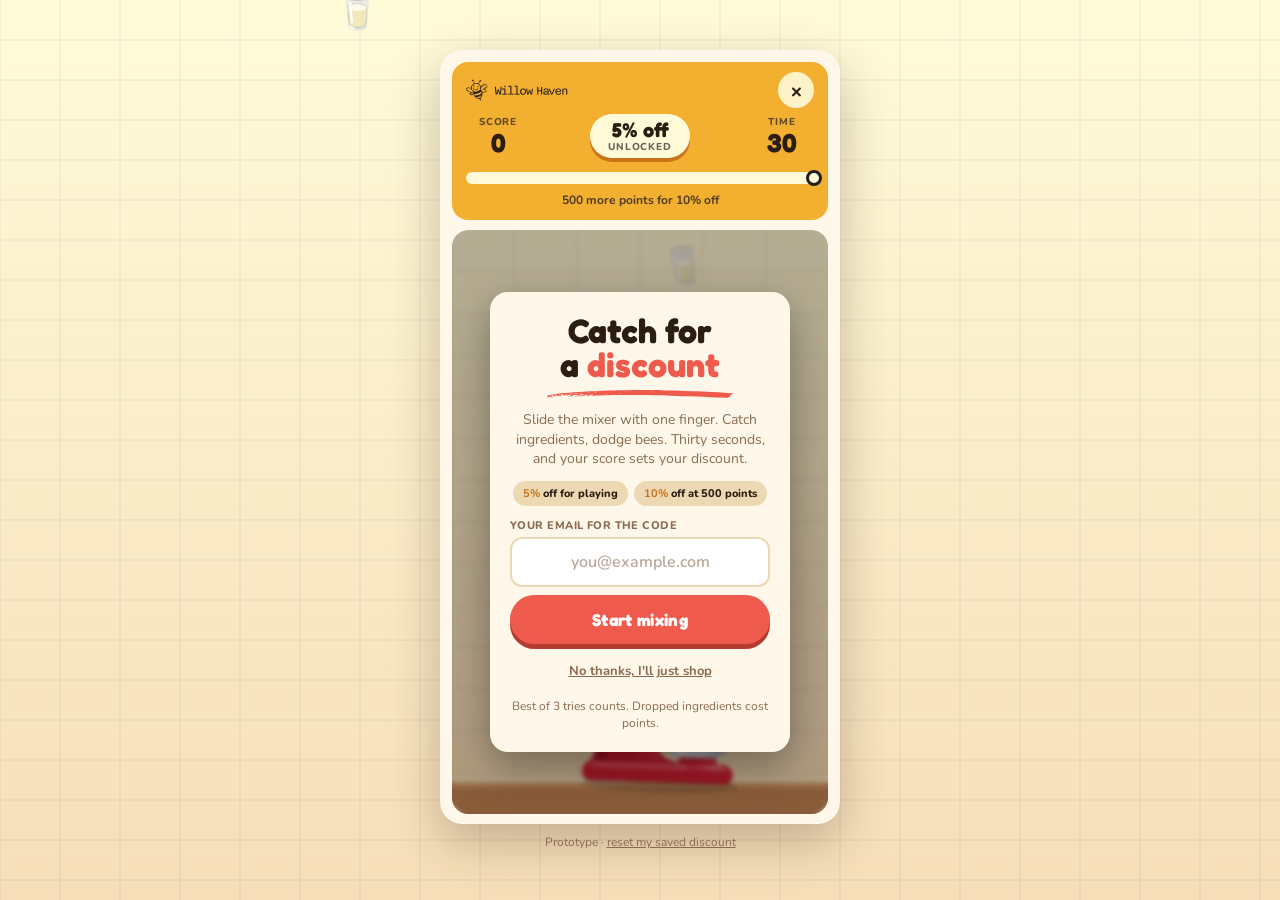
==== commit 152ca962: "Mixer Catch: bee logo beside the wordmark, status pill centred The brand bee sits next to the wordma" ====
--- a/catch/index.html
+++ b/catch/index.html
@@ -59,8 +59,10 @@
   user-select: none;
 }
 .panel { background: var(--honey); border-radius: 16px; padding: 10px 14px 12px; display: flex; flex-direction: column; gap: 6px; }
-.brand { display: flex; align-items: center; justify-content: space-between; min-height: 24px; }
-.brand-right { display: flex; align-items: center; gap: 8px; }
+.brand { display: flex; align-items: center; justify-content: space-between; min-height: 36px; }
+.brand-left { display: flex; align-items: center; gap: 6px; }
+.bee { height: 22px; width: auto; flex-shrink: 0; }
+
 .close { width: 36px; height: 36px; border: 0; border-radius: 50%; background: rgba(255,251,217,0.9); color: var(--ink); font-family: var(--display); font-size: 24px; line-height: 1; cursor: pointer; display: inline-flex; align-items: center; justify-content: center; }
 .close:hover { background: var(--cream); }
 .close:active { transform: scale(0.94); }
@@ -72,7 +74,9 @@
 
 /* HUD */
 #hud { display: flex; flex-direction: column; gap: 6px; }
-.hud-top { display: flex; align-items: flex-end; justify-content: space-between; gap: 8px; }
+.hud-top { display: grid; grid-template-columns: 1fr auto 1fr; align-items: center; gap: 8px; }
+.hud-top .stat { justify-self: start; }
+.hud-top .stat.right { justify-self: end; }
 .stat { display: flex; flex-direction: column; align-items: center; line-height: 1; min-width: 64px; }
 .stat.right { align-items: center; }
 .lbl { font-size: 10px; font-weight: 800; letter-spacing: 0.08em; text-transform: uppercase; color: rgba(35,31,32,0.7); }
@@ -162,10 +166,11 @@
 <canvas id="bg" aria-hidden="true"></canvas>
 <div id="popup">
   <div class="panel">
-  <div class="brand"><svg class="wordmark" role="img" aria-label="Willow Haven" xmlns="http://www.w3.org/2000/svg" viewBox="0 0 133.04 23.33"><defs><style>.cls-1{fill:#231f20;}</style></defs><path class="cls-1" d="M10.74,16.88l.15-.6v-.62l.1-1.04-.07-.15.2-.8-.05-.17.05-.77-.02-.35.32-.45-.07-.87-.08-.03.22-1.32-.12-.35.27-.57v-.45l-.08-.25.1-.67.22-.7v-1l.25-.4.08-.2.75-.08.35.03.4.15.2.32-.12,1.07-.12.22v1.07l-.15.52.1.52-.2.72.05.22-.25.67-.07.77.07.8-.2.47.05.25-.22.5v.57l-.1,1.02.02.08-.25.9.05.52-.1,1.1-.22.9-.3.42-.3.05-.62.3-.82-.15-.6-.35-.4-.82-.25-1.12h-.07l-.2-.92-.27-.85-.17-.35-.1-.5.1-.35-.32-.67-.08-.47-.37.22-.02.27-.12.4-.4.87-.05.72-.15.17-.05.62-.25.45-.2.75-.35.97-.3.55-1.14.42-.35.05-.5-.15-.37-.27-.25-.3v-.57l-.17-.62.03-.27v-.57l-.3-.95v-.47l-.08-1.07-.15-.47-.05-.75-.07-.37.07-.4-.2-.75-.17-.9v-.95l-.12-.37-.05-.67.05-.47-.2-.45.05-.32-.17-.45.2-.32-.07-.92.3-.22.45-.05.17-.07h.37l.37.15.22.9-.08.32.17.87-.03-.03.25.47-.07.77.05.35.07,1.12.07.52.1.27.1.7-.05.5.1.9.15.22-.2.65.32.82-.08.5.08.08v.77l.05.2-.08.67.3.1.22-.97.2-.65.32-.77.03-.27.2-.5.2-.7.22-.47v-.6l.12-.2-.17-.4.57-.87.03-.32.6-.27h.8l.45.17.55.8.08.42.3,1.02.2.95-.02.25.25.57-.05.1.35,1.17.25.6.05.52.15.5h.2Z"/><path class="cls-1" d="M24.06,18.52l.05.17-.27.32-.57.08-.37-.12-.5.05h-1.2l-.4.12-.4-.07-1.14.1-1.07-.12h-.52l-.5.12-.32-.05-.95-.08-.47.12-.5-.05-.35-.4.05-.7.25-.35,1.1-.27h.6l.42.05h.55l.77.1.22-.05.2-.17-.2-.45-.05-.3.05-.62-.1-.47.15-.47-.1-.45v-1.12l.1-.75-.1-.92.07-.47-.05-.6.17-.47v-.37l-.15-.17-.45.08-.5.15-.47.07-.55-.12-.35.08h-1.15l-.37-.1-.05-.75-.1-.45.45-.42.37-.05.75.15.3-.08h1.15l.02.03h.8l.17-.17.85.12.15-.08.87.17.17,1.24-.1.72-.08,1.07.08.55v1.29l-.08.1.08.95-.08.22.17,1.02-.12.72v.67l-.12.37.3.22.35.08.57-.12h.75l1.07-.07.47.07.17.2.1.6-.08.3ZM20.77,4.31l-.17.55-.15.67-.45.15-.45.07-.8-.17-.3-.2-.15-.37-.05-.52.05-.07v-.47l.3-.5.4-.25h1.02l.75.5v.62Z"/><path class="cls-1" d="M34.99,18.67l-.25.32-.95.1h-1.19l-.12-.08-.72.05h-1.57l-.15-.12-.77.15h-.47l-.97-.03-.95-.07-.7.12-.55-.2-.15-.92.45-.55.52-.12.55.15.4-.05.22.05,1.02-.08.62.35.2-.32-.12-.5v-.37l-.17-.6.1-.77-.1-.17.2-.82-.05-.32v-.57l.05-.22-.05-.3v-.92l.12-.27-.12-.87.08-.32-.1-.2-.08-.87v-.6l.17-.7-.12-.5.08-1.15-.1-.55.15-.45.22-.37-.2-.22-.3-.07-.65.12-.62-.08-.97.1-.87-.1-.37-.35-.05-.35.15-.62.55-.3.67.07h.55l.65.05.45-.08h1.87l.35.15.5.57-.08.47.1.57-.22.5.12.72v.82l.05.47v.9l.1,1.22-.12.47v1.02l-.05.25.15.47-.12,1.47.08.95-.15.35.12.6.1.22-.1.65-.12,1.05-.3.35.25.3,1.19-.3.42.1.67-.1.17-.1.72.05.75.35v.5l-.05.45Z"/><path class="cls-1" d="M45.94,18.67l-.25.32-.95.1h-1.19l-.12-.08-.72.05h-1.57l-.15-.12-.77.15h-.47l-.97-.03-.95-.07-.7.12-.55-.2-.15-.92.45-.55.52-.12.55.15.4-.05.22.05,1.02-.08.62.35.2-.32-.12-.5v-.37l-.17-.6.1-.77-.1-.17.2-.82-.05-.32v-.57l.05-.22-.05-.3v-.92l.12-.27-.12-.87.07-.32-.1-.2-.07-.87v-.6l.17-.7-.12-.5.07-1.15-.1-.55.15-.45.22-.37-.2-.22-.3-.07-.65.12-.62-.08-.97.1-.87-.1-.37-.35-.05-.35.15-.62.55-.3.67.07h.55l.65.05.45-.08h1.87l.35.15.5.57-.07.47.1.57-.22.5.12.72v.82l.05.47v.9l.1,1.22-.12.47v1.02l-.05.25.15.47-.12,1.47.07.95-.15.35.12.6.1.22-.1.65-.12,1.05-.3.35.25.3,1.19-.3.42.1.67-.1.17-.1.72.05.75.35v.5l-.05.45Z"/><path class="cls-1" d="M52.66,8.05h.67l.7.2.45.17.62.4.5.17v.08l.6.57.3.55.37.4.4.7.08.6v.57l.15.62-.05.67-.2,2.04-.15.32-.42,1.04-.47.57-.77.72-.5.25-.77.35-.95.1-.4.15h-.75l-.85.1-.9-.27-.25-.22-.55-.12-.22-.17-.5-.27-.08-.2-.8-.65-.22-.4-.25-.25-.22-.72-.2-1.02-.25-.45.05-.77.15-.9-.12-.6.6-1.37.1-.32.3-.65.25-.3.5-.67.5-.2.25-.17.45-.1.52-.32.12-.17h.67l-.05.02.87-.12h.3l.42.05ZM51.66,9.64l-.57.12-.32.15-.62.22-.42.45-.57,1.02-.17.52.05.8-.15.72.12.57.05.82.1.47-.02.15.42.72.08.22.5.42.75.47.32.12.65.05v.05l.97-.17h.55l.17-.15.5-.2.25-.02.5-.65.27-.55.27-.7-.12-.27.12-.25.25-1.27-.37-1.64-.15-.25-.1-.62-.57-.67-.52-.3-.7-.12-.62-.2-.35-.05h-.52Z"/><path class="cls-1" d="M61.05,16.58l.32-.82.2-.12v-1.17l.4-.62.07-.4.17-.37.25-1.19.17-.62.15-.3.2-.25.3-.25.77.1.75.27.25.75.42.67.1.65.32.85.15.72.27.55v.52l.3.62v.37l.15.6.17-.27.07-.3.1-1.02.2-.2v-.67l-.08-.45.2-.7.22-.42-.08-.95.25-.6v-.67l.17-.17-.05-.75.1-.5.15-.15.05-.7.45-.25.42-.12.42.05.35.47.1.35-.17.52.02.27-.27.57-.07.9.12.65-.37.7.07.27-.27.67v.37l-.25.97v.55l-.15.47v.32l-.07,1.04-.17.62-.3.62-.35.32-1.07.17-.42-.07-.47-.3-.42-.82-.17-1.12-.17-.27-.25-.95-.12-.22-.27-1.04.07-.37-.37-.77.12-.07-.3-.75-.15.1.07.27-.12.62-.17.37-.6,1.99.1.25-.35.52-.27.9v.52l-.35.5-.45.52-.17.1-.82.05-.8-.08-.15-.32-.3-.77-.1-.6.05-.25-.22-.8.03-.3-.1-.5-.22-.72-.07-.6v-.7l-.22-.5v-.2l-.15-.72-.25-1.07v-.42l-.08-.67-.25-.15v-.77l.05-.22.3-.45.45-.05.27-.02.77.57.03.3.1.47v.7l.17.55.17.77v.7l.12.52-.03.27.22,1.04.17.37v.72l.12-.05v1l.05.35.27.08Z"/><path class="cls-1" d="M79.74,14.34l-.17.72v.55l.12.77.05.02-.05.6v.77l.07.6-.45.62-.62.1-.62-.15-.37-.42v-.47l-.15-.62v-1.07l.1-.5v-.27l-.08-.17.08-1.17-.1-.6v-.9l.1-.52.07-.82-.17-.4.15-.52-.1-.92v-1.44l.05-.65-.12-.17.12-.55v-1.29l1-.4.17.1h.57l.22.17.08.67-.1.6.1.47v.5l-.08.27.15.67-.1.7.05.07-.12,1.07-.12.52.03.17.17.2.57-.2h2.41l.2.07.62-.05.77.17.22-.07.12-.27-.07-.8-.1-1.24-.05-.57v-1.12l.32-1.04v-.85l.27-.22h.45l.15.12.65.07.37.77-.1.77.07.72-.07.77-.03.15v.47l.1.37.05.75-.07.75v.6l-.1.6.05.6-.1.5.12.62.12.15-.1.85-.12.22.08.72-.05.52.12.97-.07.42-.05.12v1.02l-.3.32-.87.08-.37-.2-.52-.37v-.45l.07-.57.12-.12-.1-.92v-.72l-.2-.45.22-.67-.1-.4v-.47l.1-.37.05-.5-.25-.25-.9.22h-1.87l-1.12.08-.4-.2-.35.1-.07.22v.27l.2.42-.05.6Z"/><path class="cls-1" d="M99.03,19.25l-.57.05-.32-.03-.7.05-.45-.08-.47-.27-.22-.42-.12-.5-.17-.17-.45.45h-.22l-.42.4-.72.2-.4.25-.3-.03-.55.22h-.7l-1.27-.12-.92-.35-.27-.2-.15-.22-.52-.27-.45-.72-.27-.95v-1.07l.85-1.19.07-.17.3-.32.55-.15,1.14-.35.25-.12h1l.35.05h.45l.3.07.3-.03h.7l.55.15.7.3.12-.15-.1-.22-.1-.52.07-1.12-.17-.37v-.42l-.32-.52-.52-.35-.45-.37-1.15-.08-.97.1-.82.25-.47.52-.25.85-.22.3-.5.32h-.42l-.25-.05-.42-.17-.1-.35v-.55l.17-.35.05-.27.5-.85.7-.62.37-.2.65-.15.1-.17,1.12-.1h1.12l.82-.12.65.17.52.22.47.12.52.45.47.5.3.52.1.27.27.72-.1.67.2.62.1.55-.1.67.12.82-.17.65v1.47l.05.65.17.52.52.17.7-.15.32.1.12.5-.05.6-.25.27-.32.12-.02.07ZM90.4,16.71l.4.47v.05l.62.27.47.17h.67l.72-.05.9-.12.32-.17.42-.1.37-.17.57-.1.22-.25v-.15l-.17-.62.15-.87-.25-.35h-.6l-.62.07-.35-.17-.6.1-.05-.17-1.07.25h-.5l-1.12.3-.35.35-.17.8v.47Z"/><path class="cls-1" d="M108.91,9.47l-.1.62-.27.55-.47.57v.72l-.32.4-.35.92-.12.15-.47,1.12-.55.87-.27,1.1-.02.27-.4.67-.35.67-.22.55-.42.32-.8.12h-.72l-.6-.45-.15-.52-.22-.37-.32-.35-.22-.72.03-.27-.27-.55-.55-.9-.15-.6-.35-.4-.1-.67-.27-.55-.15-.05-.12-.62-.3-.97-.45-.67-.07-.3-.27-.5-.1-.5-.17-.47.45-.37.37-.05.85.2.6.77.17.6.25.37v.3l.37.72-.05.15.25.47.62,1.34.1.4.3.45.15.67.2.7.45.95-.05.12.32.82.08.37h.3l-.02-.22.17-.8.22-.6.07-.4.42-.57.32-1.27.42-.72-.05-.3.62-.97.15-.6v-.2l.32-.57.27-.87.12-.15.45-.82.22-.2.8-.15.57.2.25.22-.12.5-.25.3Z"/><path class="cls-1" d="M112.32,15.24l.05.4.22.47.17.05.32.7.52.35.15.15,1.79.4h.67l.82-.27.1-.22.75-.2.75-.97.15-.05.45-.42h.52l.17.07.4.07.15.45-.1.4-.4.92-.55.35-.37.4-.82.55-.47.17h-.22l-.42.2-1.02.22h-.5l-1.09-.2h-.5l-.4-.08-.57-.27-.6-.27-.65-.32-.32-.6-.47-.4-.1-.32-.32-.62-.22-.1-.07-.85.05-.5-.25-1.29.12-.55v-1.02l.2-.47.03-.27.4-.6.3-.65.22-.32.12-.03.35-.57.6-.32,1.07-.5.5-.12.25-.15.7-.15.65.1.25.12.35-.12.52.15.22.17.65.12.47.22.32.1.35.25,1.02,1,.35.57.15.57.15.32.17.75-.05.17.15.85-.17.35-.52.32h-.45l-.3.1-.57-.08-.37.08-.75-.05-.27.1-.6-.17-1.07.15-.55-.1-.45.2-.7-.1-.22.12-1-.12-.32-.15-.45-.1-.15.22.5,1.02.08.22ZM118.57,11.78l-.4-.75-.45-.6-.82-.62-1.25-.2h-.42l-.3-.07-.57.17-1.24.62-.27.42-.3.35-.08.3-.27.6-.22.3-.08.4.25.1.57-.22.72.05.67-.05.9-.1.82.08.85.1.65-.08.45-.12,1.07.35.17-.22-.12-.3-.32-.5Z"/><path class="cls-1" d="M124.62,11.76l.1.75v3.61l-.15.25.12.77-.1.52.1.65-.1.67-.87.15-.72-.17-.3-.32.05-.45v-1.32l-.12-.97v-2.09l.07-.92-.17-.72.1-1.2.1-.35-.08-.92.1-.4v-.62l.4-.32.45.05.52-.15.2.2-.15.97.12.12.35-.05.12-.4.47-.27.45-.37.35-.2h.65l.55-.2.55-.05h.97l.45.15.62.27.7.45.2.2.5.92.17.55.1,1.24v.6l.05.5v.72l-.05.52.12.57-.1.52.05.55-.08.27v.95l.12.8-.12.3.08.45-.47.47-.52.12-.35.02-.55-.12-.03-.27-.2-.75.12-.57.07-.65-.07-.42v-.47l-.07-.4.05-.77.1-.32-.1-1.15v-1.29l-.12-.7-.3-.75-.3-.47-.42-.17-1.29-.35-.57.22-.17.02-.77.32-1,.22-.2.3.2.37.05.45-.02.32Z"/></svg><div class="brand-right"><div class="badge" id="badge"><span class="pct" id="badgePct">5% off</span><span class="lbl">unlocked</span></div><button class="close" id="closeBtn" type="button" aria-label="Close and keep shopping">&times;</button></div></div>
+  <div class="brand"><div class="brand-left"><svg class="bee" aria-hidden="true" xmlns="http://www.w3.org/2000/svg" viewBox="0 0 49.02 49.69"><defs><style>.bee-ink{fill:#231f20;}</style></defs><path class="bee-ink" d="M45.23,25.16c-.4-1.35-1.93-1.81-3.11-2.26l1.43-.98-.43.09c.78-.6,1.56-1.22,2.23-1.95.18-.2.39-.44.5-.67.05,0,.03.05.04.09.01.3-.13.52-.29.76-.23.34-.54.63-.86.89.26-.13.54-.34.75-.54,1.99-1.75,3.16-4.59,2.03-7.15-.68-1.52-2.48-1.94-4.01-1.82l-1.08.1,1.13-.5.04-.13c-.08-.08-1.64.25-1.86.3-2.09.45-4.18,1.22-5.81,2.63l-.04.15c.06,0,.11,0,.18-.01.16-.04.78-.48.99-.59.88-.47,1.95-.87,2.89-1.2.15-.05,1.07-.38,1.12-.31v.1c-1.14.33-2.25.86-3.31,1.42-1.74.93-3.18,2.21-4.34,3.81-.04.04-.05.05-.09.01-.2-.13-.49-1.25-.59-1.52-.04-.11-.31-.69-.31-.77.35.5.67,1.07.87,1.65.06.01.03-.06.01-.1-.25-1.16-.87-2.3-1.54-3.27-.78-1.16-1.84-2-3.02-2.73,0-.13.36-.54.44-.67.62-.97.86-2.16,1.57-3.07.23-.28.55-.64.79-.89.09-.09.28-.3.38-.33.87.1,1.89.03,2.43-.76.65-.96-.14-1.77-1.02-2.13-.82-.34-2.04-.21-2.62.54-.38.49-.28,1.37.08,1.86-.52.42-.92.83-1.28,1.38-.68,1.04-1.2,2.25-1.56,3.45-.04.03-.33-.11-.4-.13-.48-.1-.79-.23-1.26-.36-2-.6-4.06-.72-6.09-.19-.31.08-.63.18-.93.3-.14-.67-.35-1.32-.58-1.96-.4-1.2-.86-2.48-1.7-3.42.38-.69.6-1.33.15-2.05-.55-.88-1.36-.89-2.26-.62-.89.28-1.55.87-1.45,1.87.13,1.38,1.66,1.52,2.74,1.27.89.94,1.08,2.29,1.47,3.47.19.59.48,1.17.65,1.77-1.01.4-1.94,1.01-2.77,1.71-1.55,1.32-2.91,3.08-3.74,4.95-.58,1.28-.82,2.63-.75,4.04-.33-.15-.6-.39-.91-.57-1.5-.86-2.84-1.03-4.54-1.09-.86-.04-1.6.13-2.42.21-.35.04-1.35.7-1.64.96-.82.73-1.03,1.82-.79,2.87.4.91.62,1.89,1.18,2.69,1.04,1.47,2.83,2.3,4.35,3.16v-.05s-.84-.7-.84-.7c-.01-.06.04-.04.08-.04.45.14.99.47,1.45.67.3.13.62.2.91.34.36.18.64.55,1.03.49l1.48.4c-.54.44-1.16.82-1.62,1.33-1.55,1.7-1.47,4.24.99,4.92,2.08.58,4.2.23,6.09-.77.42-.21.97-.65,1.36-.82.05-.03.08-.04.13-.03.28,2.65,1.67,4.91,3.6,6.69,2.06,1.9,4.97,2.98,7.78,3.13l.92-.11c.26.33.57.65.75,1.04.06,0,.03-.08.01-.11-.09-.3-.26-.63-.28-.97.09.06.13.14.16.23.26.53.47,1.25.7,1.82.14.31.31.63.43.97.08,0,.04-.08.03-.11-.06-.16-.16-.33-.19-.5-.01-.04-.03-.15.05-.11.64.67,1.02,1.65,1.79,2.19.19.14.57.36.78.18.23-.19-.09-1.14-.03-1.43h.06s-1.38-4.22-1.38-4.22v.97l-.06-.3v-.81c4-2.33,5.03-7.39,4.24-11.66-.05-.3-.15-.59-.19-.89.67.26,1.4.39,2.13.42.06,0,.13.04.2.04.19-.01.44-.08.64-.08-.14-.15-.4-.19-.59-.26-.04-.01-.14-.04-.14-.09,1.8-.16,3.84-.34,5.4-1.33.82-.52,1.32-1.16,1.42-2.15.05-.01.08.01.1.05.11.15-.1.83-.18,1.03-.06.14-.15.26-.2.4.48-.3,1.01-.94,1.07-1.51.09-.84-.52-1.7-1.08-2.26l-.06.24ZM32.26,3.34c-.13.18-.36.26-.58.24.13-.19.38-.24.58-.24ZM33.2,47.58l.1.49c-.1-.06-.3-.49-.1-.49ZM41.49,22.78c-.08-.01-.25-.04-.3-.09,0-.14,1.22-.79,1.45-.7-.19.23-.87.79-1.14.79ZM33.78,20.12c.55-1.07,1.07-2.19,1.9-3.07,1.77-1.89,4.14-3.02,6.49-4,.18.01-.26.28-.1.24.28-.05.57-.16.84-.23,1.02-.2,2.04-.3,3.01.13l-.62.13c.62.21,1.66.82,1.7,1.56,0,.14-.08.74-.11.88-.06.26-1.02,1.67-1.23,1.99-.89,1.32-2.5,2.67-3.79,3.62-1.59,1.18-3.45,1.9-5.22,2.77-.7.35-1.4.77-2.13,1.09-.11.05-.52.24-.6.19l-.72-.87c.58-1.38.77-2.93.58-4.43ZM32.43,22.14c.03-.06.05-.21.14-.19-.05.83-.38,1.69-.87,2.35.13-.48.34-.93.5-1.4.09-.25.14-.53.23-.77ZM32.53,27.65l-.65.28.64-.65v.38ZM22.47,10.41c.64-.15,1.27-.05,1.9.05.01.06-.11.04-.15.04-.1-.01-.19-.04-.28-.04-.77-.03-1.51.03-2.26.14l.79-.19ZM21.28,10.74c.82-.13,1.79-.31,2.62-.2,1.8.23,3.42.68,4.79,1.91,1.46,1.3,2.3,2.48,2.91,4.35.91,2.78.87,5.18-.73,7.69-.28.44-.6.96-1.03,1.26l.05.04c-1.23,1.33-2.98,2.08-4.72,2.55-4.59,1.25-9.64-.42-11.63-4.93-1.11-2.52-.7-5.95.86-8.2,1.82-2.64,3.66-3.93,6.88-4.47ZM26.1,32.21l-.25.11-.58.14.42-.16.42-.09ZM24.92,29.94l-.58.2h-.18c-.01-.05.06-.04.1-.05.2-.08.44-.11.65-.15ZM20.19,33.12c-.16,0-.33.01-.49-.01-.04-.01-.11-.01-.1-.06.15.03.4-.03.54,0,.01.01.05.05.05.08ZM15.75,27.31c-.67-.47-1.26-1.06-1.65-1.76.04-.04.16.1.19.14.31.33.58.72.89,1.06.19.19.38.34.58.52.04.04.05.06-.01.05ZM13.03,17.66c-.03.18-.08.38-.13.55-.03.08-.04.2-.13.24l.25-.79ZM12.58,18.46c.01-.05-.03-.05.06-.05l.08.13-.11.08c.1.18-.01.26-.03.38-.04.3-.03.62-.08.92-.03.13-.03.31-.16.34-.04-.6.1-1.2.24-1.79ZM9.91,20.7c-.05.05-.31-.05-.39-.08-.42-.15-.83-.36-1.25-.52-.29-.1-.63-.16-.89-.26-.05-.01-.08.01-.06-.08.89.05,1.96.25,2.59.93ZM2.06,21.12c.04-.16.26-.26.4-.34.4-.24,1.16-.58,1.62-.53.05,0,.1,0,.13.06-.31.08-.62.18-.91.3-.18.08-1.15.59-1.25.5ZM14.29,35.51c-.36.14-.81.28-1.2.3.18-.14.45-.24.68-.31.34-.11.69-.19,1.06-.26-.14.11-.36.2-.54.28ZM16.87,34c-.19.14-.42.26-.63.36.09-.11.21-.2.31-.29.08-.06.62-.48.65-.44-.06.15-.21.26-.34.36ZM17.2,32.81c-1.66,1.03-3.38,1.85-5.31,2.24-.99.19-1.65.38-2.59-.11-1.01-.52-.21-1.74.3-2.32,1.52-1.69,3.5-2.26,5.73-2.2h2.1c-.15.79-.21,1.59-.23,2.39ZM15.5,29.42c-.86-.01-1.45-.1-2.28-.18-.42-.04-.84,0-1.25-.04-.31-.03-.55-.16-.87-.04-1.26-.34-2.53-.68-3.74-1.2-1.11-.48-2.21-1.04-3.1-1.86,0-.03.04-.03.05-.01.24.08.73.43.99.57.79.4,1.72.81,2.62.79-.83-.43-1.76-.65-2.62-1.03-1.22-.55-2.42-1.74-2.89-2.99-.2-.54-.19-.78-.08-1.35.15-.7.43-1.09,1.18-1.15.16-.01,1.31-.03,1.38.01.09.04.11.14.31.19.78.19,1.57.16,2.39.42.83.24,1.5.67,2.26.98.13.05.5.18.35-.11-.08-.15-.79-.47-.97-.54-.55-.21-1.2-.43-1.76-.6-.91-.26-1.82-.49-2.78-.44-.01-.05.06-.05.09-.06,1.38-.47,2.14-.28,3.49.2.64.24,2.98,1.31,3.31,1.81.13.2.29.77.4,1.04.89,1.96,2.37,3.86,4.28,4.89l1.33.69h-2.13ZM18.2,34.71l-.09-.55c.13.1.16.31.2.48.09.33.14.67.18,1.02l-.29-.94ZM21.35,39.17c-.09-.08-.25-.2-.13-.26.11-.06.28.29.24.33-.06.03-.08-.03-.11-.06ZM20.34,37.12c-.29-.03-.59-.14-.88-.09-.1-.38-.21-.74-.29-1.11-.14-.63-.34-1.46-.43-2.08-.01-.06-.01-.11-.01-.18.19,0,.23.19.33.3.4-.05.82-.05,1.21-.1.38-.05.73-.18,1.12-.2.04,0,.13-.03.11.04l-.16.03c1.33-.09,2.68-.36,3.98-.74,1.7-.49,3.27-1.27,4.89-1.95.93-.59,1.86-1.18,2.73-1.87.23-.18.5-.47.73-.62.03-.03.03-.05.09-.04l1.27,3.16c-.81,1.03-1.9,1.86-2.96,2.62-1.2.83-2.5,1.59-3.84,2.15-.09,0-.09-.01-.01-.05.54-.26,1.02-.69,1.56-.96v-.06c-.08.05-.16.1-.26.14-2.92,1.02-6.03,1.96-9.17,1.61ZM32.33,37.23c-.29.2-.69.43-1.02.55-.1.05-.19.09-.3.06l1.32-.62ZM26.07,37.61c0-.05.1-.06.14-.09.24-.09.48-.15.73-.19l-.45.19-.42.09ZM26.31,38.24l-.33.13c-.73.16-1.47.47-2.23.31l2.55-.44ZM25.98,42.46c-.28-.01-.57-.08-.84-.1l.48.18h-.14c-.64-.2-1.41-.24-1.9-.77.13.05.24.13.36.18.72.33,1.46.42,2.23.48,0,.06-.14.04-.19.04ZM33.92,40.67c-.19.28-.49.64-.72.87-.04.04-.26.23-.31.23l1.21-1.42c-.03.13-.11.23-.18.33ZM32.94,40.83c-.29.31-1.12,1.22-1.45,1.38-.26.13-.79.24-1.09.3-1.09.21-3.46.28-4.44-.24-.47-.25-.82-.4-1.3-.62-.59-.26-1.18-.53-1.7-.92,1.99.05,3.91-.49,5.84-.87,1.72-.77,3.42-1.6,5.05-2.53.21-.13.44-.24.62-.43.05.03,0,.06-.01.1-.2.44-.33.93-.58,1.36l-.09-.08c-.01.11.05.29.04.39-.03.13-.24.45-.3.6-.01.04-.08.09-.03.11.14-.15.25-.55.38-.69.06-.06.18-.06.26-.15.23-.21.57-.84.68-1.16.09-.23.15-.64.24-.82.03-.05.05-.1.11-.09-.19,1.74-1.08,3.07-2.23,4.33ZM35.1,35.35c-.04.06-.39.25-.42.23l.23-.31.25-.24c-.06.1,0,.23-.06.33ZM44.21,27.85c-1.35,1.02-4.16,1.79-5.84,1.67-.78-.05-1.61-.31-2.37-.52-.16-.34-.31-.69-.48-1.04-.3-.59-.64-1.17-.94-1.76,1.99-.63,3.93-1.45,5.73-2.49h.08s0,.05.04.06c.26.11.64.13.94.19.74.16,1.28.4,1.93.81.75.48,1.55,1.08,1.6,2.05l.1-.03c-.01.44-.45.82-.78,1.06Z"/><path d="M16.37,19.43c.68-.12.6.88.68,1.31.67,3.89,5.47,4.74,8.21,2.34.52-.46.53-.6.83-1.18.22-.43.69-1.08,1.25-.69.47.33.12.94-.11,1.31-1.78,2.92-6.28,4.09-9.09,1.97-.31-.24-.43-.47-.7-.72-.16-.15-.33-.24-.49-.41-.78-.87-1.29-2.62-.81-3.72.06-.13.08-.19.23-.22Z"/><path d="M18.83,17.09c-.12.12-.33.15-.49.12-.33-.06-.43-.96-.58-1.22-.13-.22-.42,0-.53.15-.22.3-.19.62-.6.81-.46.21-.67.04-.81-.4-.11-.36,0-.57.2-.86.55-.78,1.79-1.44,2.56-.56.35.4.69,1.55.25,1.96Z"/><path d="M22.89,28.38c.06-.25.39-.18.57-.21,2.18-.32,4.51-.94,6.11-2.53-.04.11-.16.24-.24.33-1.25,1.39-4.24,2.72-6.11,2.44-.1-.01-.19-.14-.33-.03Z"/><path d="M44.96,17.72c-.84,1.11-1.95,2.11-3.09,2.91s-2.4,1.55-3.8,1.69l1.13-.51c1.59-.97,3.18-1.91,4.63-3.09.37-.3.66-.64,1-.93.04-.03.06-.08.12-.07Z"/><path d="M40.11,14.82c-1,.79-2.23,1.52-3.02,2.53-.52.66-.89,1.44-1.47,2.05-.13.14-.21.09-.16-.09.04-.13.21-.42.28-.55.95-1.81,2.52-3.12,4.38-3.94Z"/><path d="M39.98,15.89c.02.06-.04.08-.07.12-.38.45-1.04.99-1.53,1.35-.14.1-.68.52-.81.51-.04,0-.06-.02-.08-.05.13-.4.46-.69.78-.95.52-.42,1.09-.73,1.71-.97Z"/><path d="M10.91,23.53c-.29-.21-.62-.37-.94-.53-.99-.46-2.1-.67-3-1.31,1.17.34,2.31.64,3.34,1.31.15.1.38.24.5.36.03.03.14.12.1.16Z"/><path d="M41.08,28.31c0,.05-.06.07-.1.09-.64.32-2.33.26-2.97-.07-.04-.02-.1-.03-.1-.09,1.06-.16,2.12.02,3.18.07Z"/><path d="M40.91,28.79l-1.61.21c-.99.02-2.06.01-2.89-.59.72.29,1.51.15,2.27.24.35.04.71.18,1.04.21.39.03.8-.08,1.19-.07Z"/><path d="M11.81,31.63c-.04.28-.39.44-.58.63s-.37.44-.55.61c-.38.37-.84.66-1.23,1.02-.08.07-.27.24-.27.34.01.29.6.42.8.27l.02.07c-.26.08-.91.07-.94-.29-.01-.19.16-.65.25-.83.18-.34.88-1.04,1.22-1.2.32-.15.81-.18,1.11-.45.09-.08.05-.18.15-.17Z"/><path d="M15.93,32.91c-1.59.91-3.28,1.5-5.09,1.8.44-.34.95-.55,1.47-.73.9-.31,1.86-.53,2.78-.82.28-.09.57-.17.82-.32l.02.07Z"/><path d="M14.48,32.43c-.17.14-.41.25-.61.34-.45.21-1.22.64-1.67.33,0-.22,1.98-.78,2.28-.67Z"/><path d="M14.41,32.77c-.03.06-.15.09-.21.12-.45.2-.96.37-1.45.4l1.66-.52Z"/><path class="bee-ink" d="M28.14,19.23c-.34-.01-.45-.31-.53-.6-.11-.39-.01-1.13-.62-.99-.36.08-.64.89-1.04.82-.16-.04-.42-.49-.4-.67.06-.57.81-1.32,1.37-1.4.86-.11,1.43.47,1.65,1.25.11.43.29,1.64-.43,1.6Z"/></svg><svg class="wordmark" role="img" aria-label="Willow Haven" xmlns="http://www.w3.org/2000/svg" viewBox="0 0 133.04 23.33"><defs><style>.cls-1{fill:#231f20;}</style></defs><path class="cls-1" d="M10.74,16.88l.15-.6v-.62l.1-1.04-.07-.15.2-.8-.05-.17.05-.77-.02-.35.32-.45-.07-.87-.08-.03.22-1.32-.12-.35.27-.57v-.45l-.08-.25.1-.67.22-.7v-1l.25-.4.08-.2.75-.08.35.03.4.15.2.32-.12,1.07-.12.22v1.07l-.15.52.1.52-.2.72.05.22-.25.67-.07.77.07.8-.2.47.05.25-.22.5v.57l-.1,1.02.02.08-.25.9.05.52-.1,1.1-.22.9-.3.42-.3.05-.62.3-.82-.15-.6-.35-.4-.82-.25-1.12h-.07l-.2-.92-.27-.85-.17-.35-.1-.5.1-.35-.32-.67-.08-.47-.37.22-.02.27-.12.4-.4.87-.05.72-.15.17-.05.62-.25.45-.2.75-.35.97-.3.55-1.14.42-.35.05-.5-.15-.37-.27-.25-.3v-.57l-.17-.62.03-.27v-.57l-.3-.95v-.47l-.08-1.07-.15-.47-.05-.75-.07-.37.07-.4-.2-.75-.17-.9v-.95l-.12-.37-.05-.67.05-.47-.2-.45.05-.32-.17-.45.2-.32-.07-.92.3-.22.45-.05.17-.07h.37l.37.15.22.9-.08.32.17.87-.03-.03.25.47-.07.77.05.35.07,1.12.07.52.1.27.1.7-.05.5.1.9.15.22-.2.65.32.82-.08.5.08.08v.77l.05.2-.08.67.3.1.22-.97.2-.65.32-.77.03-.27.2-.5.2-.7.22-.47v-.6l.12-.2-.17-.4.57-.87.03-.32.6-.27h.8l.45.17.55.8.08.42.3,1.02.2.95-.02.25.25.57-.05.1.35,1.17.25.6.05.52.15.5h.2Z"/><path class="cls-1" d="M24.06,18.52l.05.17-.27.32-.57.08-.37-.12-.5.05h-1.2l-.4.12-.4-.07-1.14.1-1.07-.12h-.52l-.5.12-.32-.05-.95-.08-.47.12-.5-.05-.35-.4.05-.7.25-.35,1.1-.27h.6l.42.05h.55l.77.1.22-.05.2-.17-.2-.45-.05-.3.05-.62-.1-.47.15-.47-.1-.45v-1.12l.1-.75-.1-.92.07-.47-.05-.6.17-.47v-.37l-.15-.17-.45.08-.5.15-.47.07-.55-.12-.35.08h-1.15l-.37-.1-.05-.75-.1-.45.45-.42.37-.05.75.15.3-.08h1.15l.02.03h.8l.17-.17.85.12.15-.08.87.17.17,1.24-.1.72-.08,1.07.08.55v1.29l-.08.1.08.95-.08.22.17,1.02-.12.72v.67l-.12.37.3.22.35.08.57-.12h.75l1.07-.07.47.07.17.2.1.6-.08.3ZM20.77,4.31l-.17.55-.15.67-.45.15-.45.07-.8-.17-.3-.2-.15-.37-.05-.52.05-.07v-.47l.3-.5.4-.25h1.02l.75.5v.62Z"/><path class="cls-1" d="M34.99,18.67l-.25.32-.95.1h-1.19l-.12-.08-.72.05h-1.57l-.15-.12-.77.15h-.47l-.97-.03-.95-.07-.7.12-.55-.2-.15-.92.45-.55.52-.12.55.15.4-.05.22.05,1.02-.08.62.35.2-.32-.12-.5v-.37l-.17-.6.1-.77-.1-.17.2-.82-.05-.32v-.57l.05-.22-.05-.3v-.92l.12-.27-.12-.87.08-.32-.1-.2-.08-.87v-.6l.17-.7-.12-.5.08-1.15-.1-.55.15-.45.22-.37-.2-.22-.3-.07-.65.12-.62-.08-.97.1-.87-.1-.37-.35-.05-.35.15-.62.55-.3.67.07h.55l.65.05.45-.08h1.87l.35.15.5.57-.08.47.1.57-.22.5.12.72v.82l.05.47v.9l.1,1.22-.12.47v1.02l-.05.25.15.47-.12,1.47.08.95-.15.35.12.6.1.22-.1.65-.12,1.05-.3.35.25.3,1.19-.3.42.1.67-.1.17-.1.72.05.75.35v.5l-.05.45Z"/><path class="cls-1" d="M45.94,18.67l-.25.32-.95.1h-1.19l-.12-.08-.72.05h-1.57l-.15-.12-.77.15h-.47l-.97-.03-.95-.07-.7.12-.55-.2-.15-.92.45-.55.52-.12.55.15.4-.05.22.05,1.02-.08.62.35.2-.32-.12-.5v-.37l-.17-.6.1-.77-.1-.17.2-.82-.05-.32v-.57l.05-.22-.05-.3v-.92l.12-.27-.12-.87.07-.32-.1-.2-.07-.87v-.6l.17-.7-.12-.5.07-1.15-.1-.55.15-.45.22-.37-.2-.22-.3-.07-.65.12-.62-.08-.97.1-.87-.1-.37-.35-.05-.35.15-.62.55-.3.67.07h.55l.65.05.45-.08h1.87l.35.15.5.57-.07.47.1.57-.22.5.12.72v.82l.05.47v.9l.1,1.22-.12.47v1.02l-.05.25.15.47-.12,1.47.07.95-.15.35.12.6.1.22-.1.65-.12,1.05-.3.35.25.3,1.19-.3.42.1.67-.1.17-.1.72.05.75.35v.5l-.05.45Z"/><path class="cls-1" d="M52.66,8.05h.67l.7.2.45.17.62.4.5.17v.08l.6.57.3.55.37.4.4.7.08.6v.57l.15.62-.05.67-.2,2.04-.15.32-.42,1.04-.47.57-.77.72-.5.25-.77.35-.95.1-.4.15h-.75l-.85.1-.9-.27-.25-.22-.55-.12-.22-.17-.5-.27-.08-.2-.8-.65-.22-.4-.25-.25-.22-.72-.2-1.02-.25-.45.05-.77.15-.9-.12-.6.6-1.37.1-.32.3-.65.25-.3.5-.67.5-.2.25-.17.45-.1.52-.32.12-.17h.67l-.05.02.87-.12h.3l.42.05ZM51.66,9.64l-.57.12-.32.15-.62.22-.42.45-.57,1.02-.17.52.05.8-.15.72.12.57.05.82.1.47-.02.15.42.72.08.22.5.42.75.47.32.12.65.05v.05l.97-.17h.55l.17-.15.5-.2.25-.02.5-.65.27-.55.27-.7-.12-.27.12-.25.25-1.27-.37-1.64-.15-.25-.1-.62-.57-.67-.52-.3-.7-.12-.62-.2-.35-.05h-.52Z"/><path class="cls-1" d="M61.05,16.58l.32-.82.2-.12v-1.17l.4-.62.07-.4.17-.37.25-1.19.17-.62.15-.3.2-.25.3-.25.77.1.75.27.25.75.42.67.1.65.32.85.15.72.27.55v.52l.3.62v.37l.15.6.17-.27.07-.3.1-1.02.2-.2v-.67l-.08-.45.2-.7.22-.42-.08-.95.25-.6v-.67l.17-.17-.05-.75.1-.5.15-.15.05-.7.45-.25.42-.12.42.05.35.47.1.35-.17.52.02.27-.27.57-.07.9.12.65-.37.7.07.27-.27.67v.37l-.25.97v.55l-.15.47v.32l-.07,1.04-.17.62-.3.62-.35.32-1.07.17-.42-.07-.47-.3-.42-.82-.17-1.12-.17-.27-.25-.95-.12-.22-.27-1.04.07-.37-.37-.77.12-.07-.3-.75-.15.1.07.27-.12.62-.17.37-.6,1.99.1.25-.35.52-.27.9v.52l-.35.5-.45.52-.17.1-.82.05-.8-.08-.15-.32-.3-.77-.1-.6.05-.25-.22-.8.03-.3-.1-.5-.22-.72-.07-.6v-.7l-.22-.5v-.2l-.15-.72-.25-1.07v-.42l-.08-.67-.25-.15v-.77l.05-.22.3-.45.45-.05.27-.02.77.57.03.3.1.47v.7l.17.55.17.77v.7l.12.52-.03.27.22,1.04.17.37v.72l.12-.05v1l.05.35.27.08Z"/><path class="cls-1" d="M79.74,14.34l-.17.72v.55l.12.77.05.02-.05.6v.77l.07.6-.45.62-.62.1-.62-.15-.37-.42v-.47l-.15-.62v-1.07l.1-.5v-.27l-.08-.17.08-1.17-.1-.6v-.9l.1-.52.07-.82-.17-.4.15-.52-.1-.92v-1.44l.05-.65-.12-.17.12-.55v-1.29l1-.4.17.1h.57l.22.17.08.67-.1.6.1.47v.5l-.08.27.15.67-.1.7.05.07-.12,1.07-.12.52.03.17.17.2.57-.2h2.41l.2.07.62-.05.77.17.22-.07.12-.27-.07-.8-.1-1.24-.05-.57v-1.12l.32-1.04v-.85l.27-.22h.45l.15.12.65.07.37.77-.1.77.07.72-.07.77-.03.15v.47l.1.37.05.75-.07.75v.6l-.1.6.05.6-.1.5.12.62.12.15-.1.85-.12.22.08.72-.05.52.12.97-.07.42-.05.12v1.02l-.3.32-.87.08-.37-.2-.52-.37v-.45l.07-.57.12-.12-.1-.92v-.72l-.2-.45.22-.67-.1-.4v-.47l.1-.37.05-.5-.25-.25-.9.22h-1.87l-1.12.08-.4-.2-.35.1-.07.22v.27l.2.42-.05.6Z"/><path class="cls-1" d="M99.03,19.25l-.57.05-.32-.03-.7.05-.45-.08-.47-.27-.22-.42-.12-.5-.17-.17-.45.45h-.22l-.42.4-.72.2-.4.25-.3-.03-.55.22h-.7l-1.27-.12-.92-.35-.27-.2-.15-.22-.52-.27-.45-.72-.27-.95v-1.07l.85-1.19.07-.17.3-.32.55-.15,1.14-.35.25-.12h1l.35.05h.45l.3.07.3-.03h.7l.55.15.7.3.12-.15-.1-.22-.1-.52.07-1.12-.17-.37v-.42l-.32-.52-.52-.35-.45-.37-1.15-.08-.97.1-.82.25-.47.52-.25.85-.22.3-.5.32h-.42l-.25-.05-.42-.17-.1-.35v-.55l.17-.35.05-.27.5-.85.7-.62.37-.2.65-.15.1-.17,1.12-.1h1.12l.82-.12.65.17.52.22.47.12.52.45.47.5.3.52.1.27.27.72-.1.67.2.62.1.55-.1.67.12.82-.17.65v1.47l.05.65.17.52.52.17.7-.15.32.1.12.5-.05.6-.25.27-.32.12-.02.07ZM90.4,16.71l.4.47v.05l.62.27.47.17h.67l.72-.05.9-.12.32-.17.42-.1.37-.17.57-.1.22-.25v-.15l-.17-.62.15-.87-.25-.35h-.6l-.62.07-.35-.17-.6.1-.05-.17-1.07.25h-.5l-1.12.3-.35.35-.17.8v.47Z"/><path class="cls-1" d="M108.91,9.47l-.1.62-.27.55-.47.57v.72l-.32.4-.35.92-.12.15-.47,1.12-.55.87-.27,1.1-.02.27-.4.67-.35.67-.22.55-.42.32-.8.12h-.72l-.6-.45-.15-.52-.22-.37-.32-.35-.22-.72.03-.27-.27-.55-.55-.9-.15-.6-.35-.4-.1-.67-.27-.55-.15-.05-.12-.62-.3-.97-.45-.67-.07-.3-.27-.5-.1-.5-.17-.47.45-.37.37-.05.85.2.6.77.17.6.25.37v.3l.37.72-.05.15.25.47.62,1.34.1.4.3.45.15.67.2.7.45.95-.05.12.32.82.08.37h.3l-.02-.22.17-.8.22-.6.07-.4.42-.57.32-1.27.42-.72-.05-.3.62-.97.15-.6v-.2l.32-.57.27-.87.12-.15.45-.82.22-.2.8-.15.57.2.25.22-.12.5-.25.3Z"/><path class="cls-1" d="M112.32,15.24l.05.4.22.47.17.05.32.7.52.35.15.15,1.79.4h.67l.82-.27.1-.22.75-.2.75-.97.15-.05.45-.42h.52l.17.07.4.07.15.45-.1.4-.4.92-.55.35-.37.4-.82.55-.47.17h-.22l-.42.2-1.02.22h-.5l-1.09-.2h-.5l-.4-.08-.57-.27-.6-.27-.65-.32-.32-.6-.47-.4-.1-.32-.32-.62-.22-.1-.07-.85.05-.5-.25-1.29.12-.55v-1.02l.2-.47.03-.27.4-.6.3-.65.22-.32.12-.03.35-.57.6-.32,1.07-.5.5-.12.25-.15.7-.15.65.1.25.12.35-.12.52.15.22.17.65.12.47.22.32.1.35.25,1.02,1,.35.57.15.57.15.32.17.75-.05.17.15.85-.17.35-.52.32h-.45l-.3.1-.57-.08-.37.08-.75-.05-.27.1-.6-.17-1.07.15-.55-.1-.45.2-.7-.1-.22.12-1-.12-.32-.15-.45-.1-.15.22.5,1.02.08.22ZM118.57,11.78l-.4-.75-.45-.6-.82-.62-1.25-.2h-.42l-.3-.07-.57.17-1.24.62-.27.42-.3.35-.08.3-.27.6-.22.3-.08.4.25.1.57-.22.72.05.67-.05.9-.1.82.08.85.1.65-.08.45-.12,1.07.35.17-.22-.12-.3-.32-.5Z"/><path class="cls-1" d="M124.62,11.76l.1.75v3.61l-.15.25.12.77-.1.52.1.65-.1.67-.87.15-.72-.17-.3-.32.05-.45v-1.32l-.12-.97v-2.09l.07-.92-.17-.72.1-1.2.1-.35-.08-.92.1-.4v-.62l.4-.32.45.05.52-.15.2.2-.15.97.12.12.35-.05.12-.4.47-.27.45-.37.35-.2h.65l.55-.2.55-.05h.97l.45.15.62.27.7.45.2.2.5.92.17.55.1,1.24v.6l.05.5v.72l-.05.52.12.57-.1.52.05.55-.08.27v.95l.12.8-.12.3.08.45-.47.47-.52.12-.35.02-.55-.12-.03-.27-.2-.75.12-.57.07-.65-.07-.42v-.47l-.07-.4.05-.77.1-.32-.1-1.15v-1.29l-.12-.7-.3-.75-.3-.47-.42-.17-1.29-.35-.57.22-.17.02-.77.32-1,.22-.2.3.2.37.05.45-.02.32Z"/></svg></div><button class="close" id="closeBtn" type="button" aria-label="Close and keep shopping">&times;</button></div>
   <div id="hud">
     <div class="hud-top">
       <div class="stat"><span class="lbl">Score</span><span class="val" id="score">0</span></div>
+      <div class="badge" id="badge"><span class="pct" id="badgePct">5% off</span><span class="lbl">unlocked</span></div>
       <div class="stat right"><span class="lbl">Time</span><span class="val" id="time">30</span></div>
     </div>
     <div class="track"><div class="fill" id="fill"></div><div id="marks"></div></div>
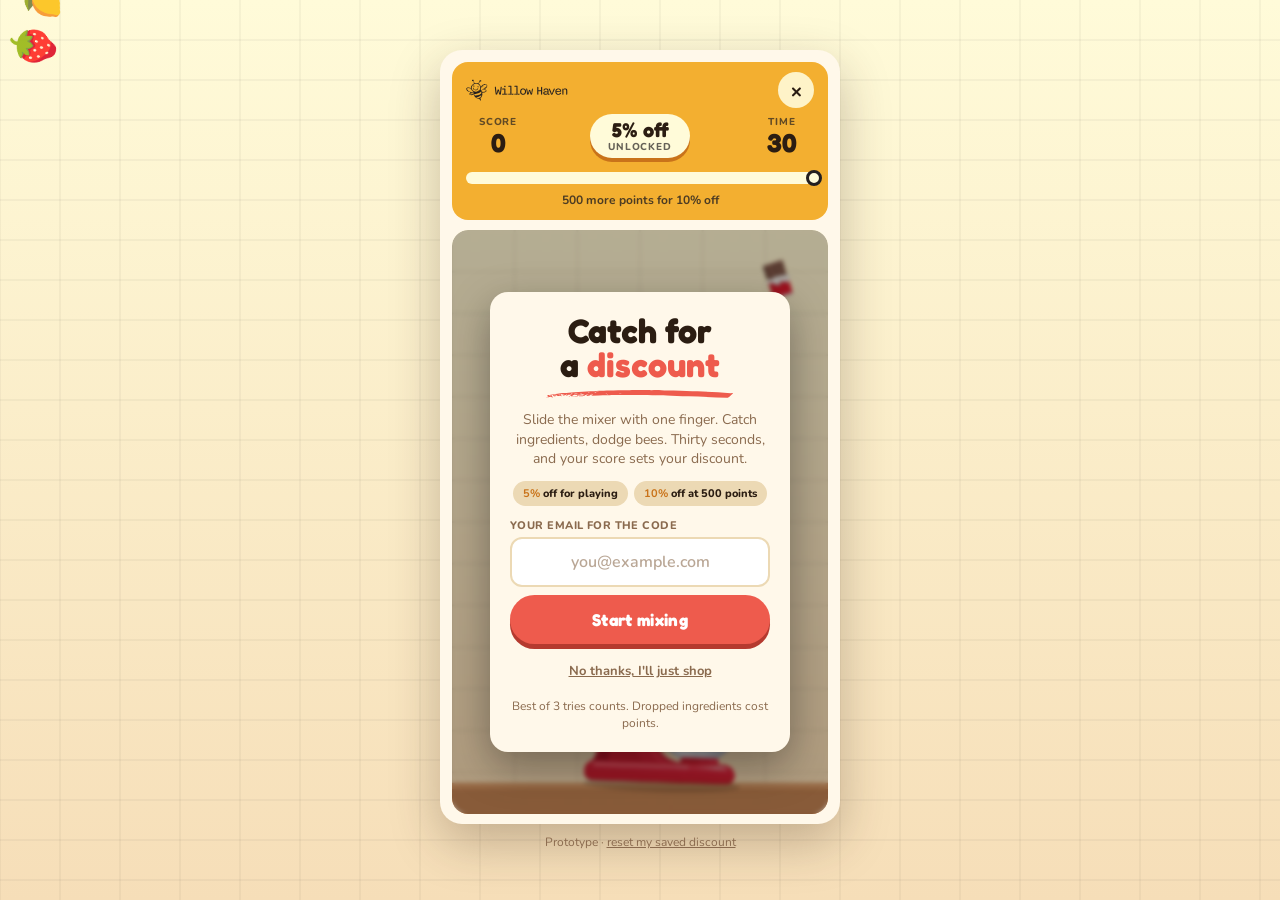
==== commit 4dc63186: "Mixer Catch: Klaviyo wiring and Shopify pop-up section The game now talks to Klaviyo through its pub" ====
--- a/catch/index.html
+++ b/catch/index.html
@@ -257,6 +257,7 @@
     maxMultiplier: 2,
     storageKey: 'mixercatch_result_v5',
     emailKey: 'mixercatch_email',
+    klaviyo: { companyId: 'X2RZEZ', listId: 'WA99dt', metric: 'Played Mixer Catch', source: 'Mixer Catch game' },
   };
 
   const W = 360, H = 560;
@@ -372,6 +373,40 @@
     ui.badge.classList.toggle('top', idx === CFG.tiers.length - 1);
     const nxt = CFG.tiers[idx + 1];
     ui.next.textContent = nxt ? `${nxt.min - score} more points for ${nxt.pct}% off` : 'Top discount unlocked.';
+  }
+
+  // Klaviyo: the public client endpoints, safe to call from the browser with the public company id.
+  function klaviyoPost(path, data) {
+    try {
+      return fetch(`https://a.klaviyo.com/client/${path}/?company_id=${CFG.klaviyo.companyId}`, {
+        method: 'POST', keepalive: true,
+        headers: { 'Content-Type': 'application/vnd.api+json', 'revision': '2025-01-15' },
+        body: JSON.stringify({ data }),
+      }).catch(() => {});
+    } catch (e) { return Promise.resolve(); }
+  }
+  function klaviyoSubscribe(email, properties) {
+    return klaviyoPost('subscriptions', {
+      type: 'subscription',
+      attributes: {
+        custom_source: CFG.klaviyo.source,
+        profile: { data: { type: 'profile', attributes: {
+          email, properties,
+          subscriptions: { email: { marketing: { consent: 'SUBSCRIBED' } } },
+        } } },
+      },
+      relationships: { list: { data: { type: 'list', id: CFG.klaviyo.listId } } },
+    });
+  }
+  function klaviyoEvent(email, properties) {
+    return klaviyoPost('events', {
+      type: 'event',
+      attributes: {
+        properties,
+        metric: { data: { type: 'metric', attributes: { name: CFG.klaviyo.metric } } },
+        profile: { data: { type: 'profile', attributes: { email } } },
+      },
+    });
   }
 
   function buzz(ms) { try { if (navigator.vibrate) navigator.vibrate(ms); } catch (e) {} }
@@ -484,7 +519,10 @@
       : 'That was your last try. Your best score counts.';
     ui.againBtn.hidden = left === 0;
     ui.copyBtn.textContent = 'Copy';
-    // Production: POST { email: playerEmail, code: saved.code, score } to your Klaviyo / Shopify endpoint here.
+    if (playerEmail) {
+      klaviyoSubscribe(playerEmail, { mixer_catch_discount: saved.pct, mixer_catch_code: saved.code, mixer_catch_best: saved.best, mixer_catch_plays: saved.plays });
+      klaviyoEvent(playerEmail, { score: run.score, discount: saved.pct, code: saved.code, best_score: saved.best, play_number: saved.plays, improved });
+    }
     ui.endMail.textContent = `${saved.code} is on its way to ${playerEmail}.`;
     ui.endOverlay.classList.add('show');
     if (saved.pct >= topTier.pct) startConfetti();
@@ -796,6 +834,8 @@
     if (!ok) { ui.startEmail.focus(); return; }
     playerEmail = email;
     try { localStorage.setItem(CFG.emailKey, email); } catch (err) {}
+    // capture the lead as soon as they enter their email, even if they never finish a round
+    if (!(loadSaved() || {}).plays) klaviyoSubscribe(email, { mixer_catch_discount: CFG.tiers[0].pct, mixer_catch_code: CFG.tiers[0].code, mixer_catch_best: 0, mixer_catch_plays: 0 });
     startGame();
   });
   ui.startEmail.addEventListener('input', () => { ui.startErr.hidden = true; ui.startEmail.classList.remove('bad'); });
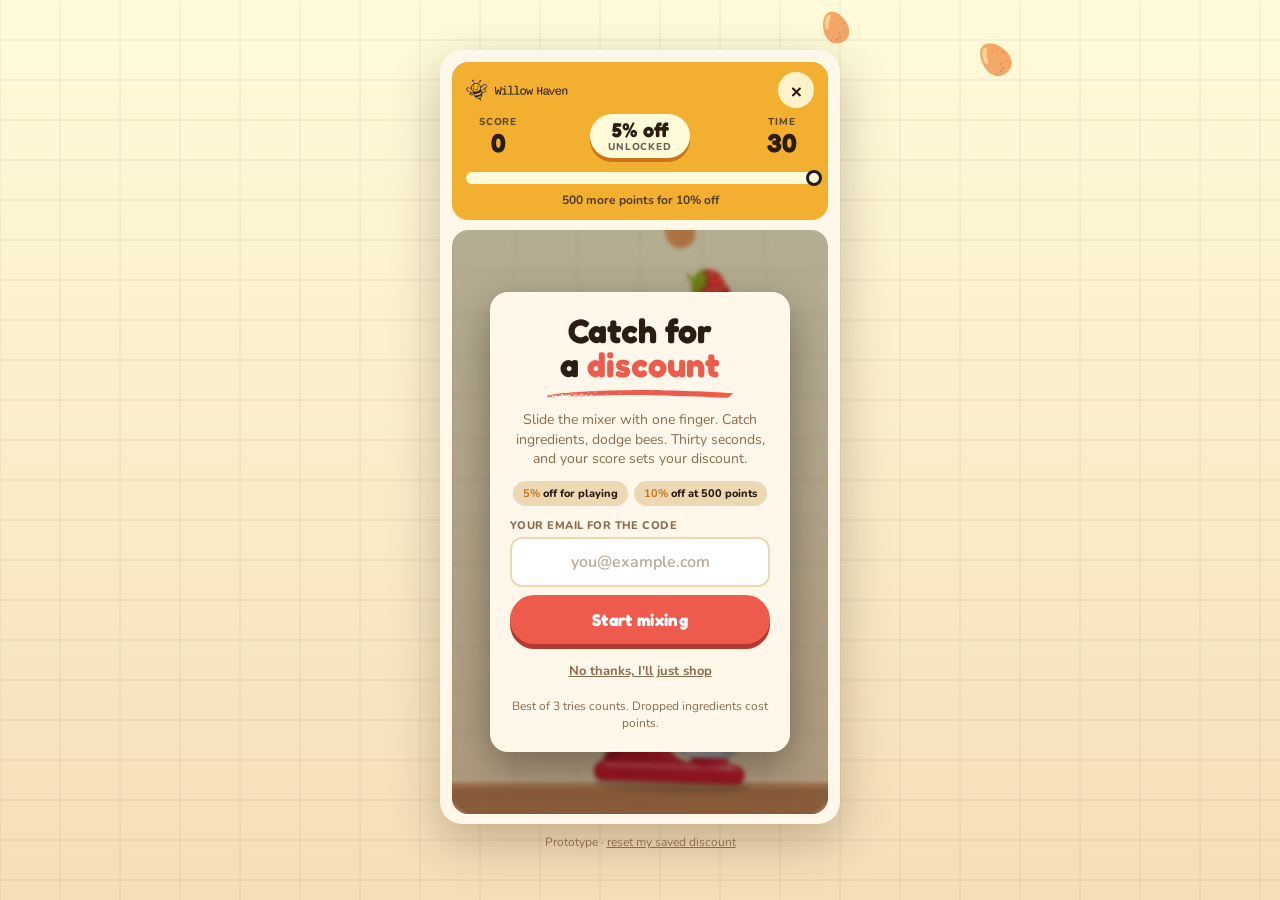
==== commit 903d8529: "Let shoppers type a and d in the email field The keyboard steering grabbed a and d on the whole wind" ====
--- a/catch/index.html
+++ b/catch/index.html
@@ -816,13 +816,18 @@
   function setTarget(x) { mixer.tx = Math.max(MIXER.rimHalf - MIXER.bowlOffset, Math.min(W - MIXER.rimHalf - MIXER.bowlOffset, x)); }
   canvas.addEventListener('pointerdown', (e) => { e.preventDefault(); canvas.setPointerCapture(e.pointerId); setTarget(pointerToX(e) - MIXER.bowlOffset); });
   canvas.addEventListener('pointermove', (e) => { if (e.pointerType === 'mouse' || e.buttons) setTarget(pointerToX(e) - MIXER.bowlOffset); });
+  // Only steer with the keyboard while a round is running and the shopper isn't typing in a field.
+  const typing = (e) => { const t = e.target; return t && (t.tagName === 'INPUT' || t.tagName === 'TEXTAREA' || t.isContentEditable); };
+  const isLeft = (k) => k === 'ArrowLeft' || k === 'a' || k === 'A';
+  const isRight = (k) => k === 'ArrowRight' || k === 'd' || k === 'D';
   window.addEventListener('keydown', (e) => {
-    if (e.key === 'ArrowLeft' || e.key === 'a') { keyDir = -1; e.preventDefault(); }
-    if (e.key === 'ArrowRight' || e.key === 'd') { keyDir = 1; e.preventDefault(); }
+    if (typing(e) || state !== 'play') { keyDir = 0; return; }
+    if (isLeft(e.key)) { keyDir = -1; e.preventDefault(); }
+    if (isRight(e.key)) { keyDir = 1; e.preventDefault(); }
   });
   window.addEventListener('keyup', (e) => {
-    if ((e.key === 'ArrowLeft' || e.key === 'a') && keyDir === -1) keyDir = 0;
-    if ((e.key === 'ArrowRight' || e.key === 'd') && keyDir === 1) keyDir = 0;
+    if (isLeft(e.key) && keyDir === -1) keyDir = 0;
+    if (isRight(e.key) && keyDir === 1) keyDir = 0;
   });
 
   ui.startForm.addEventListener('submit', (e) => {
@@ -836,6 +841,7 @@
     try { localStorage.setItem(CFG.emailKey, email); } catch (err) {}
     // capture the lead as soon as they enter their email, even if they never finish a round
     if (!(loadSaved() || {}).plays) klaviyoSubscribe(email, { mixer_catch_discount: CFG.tiers[0].pct, mixer_catch_code: CFG.tiers[0].code, mixer_catch_best: 0, mixer_catch_plays: 0 });
+    ui.startEmail.blur(); // hand the keyboard back to the game
     startGame();
   });
   ui.startEmail.addEventListener('input', () => { ui.startErr.hidden = true; ui.startEmail.classList.remove('bad'); });
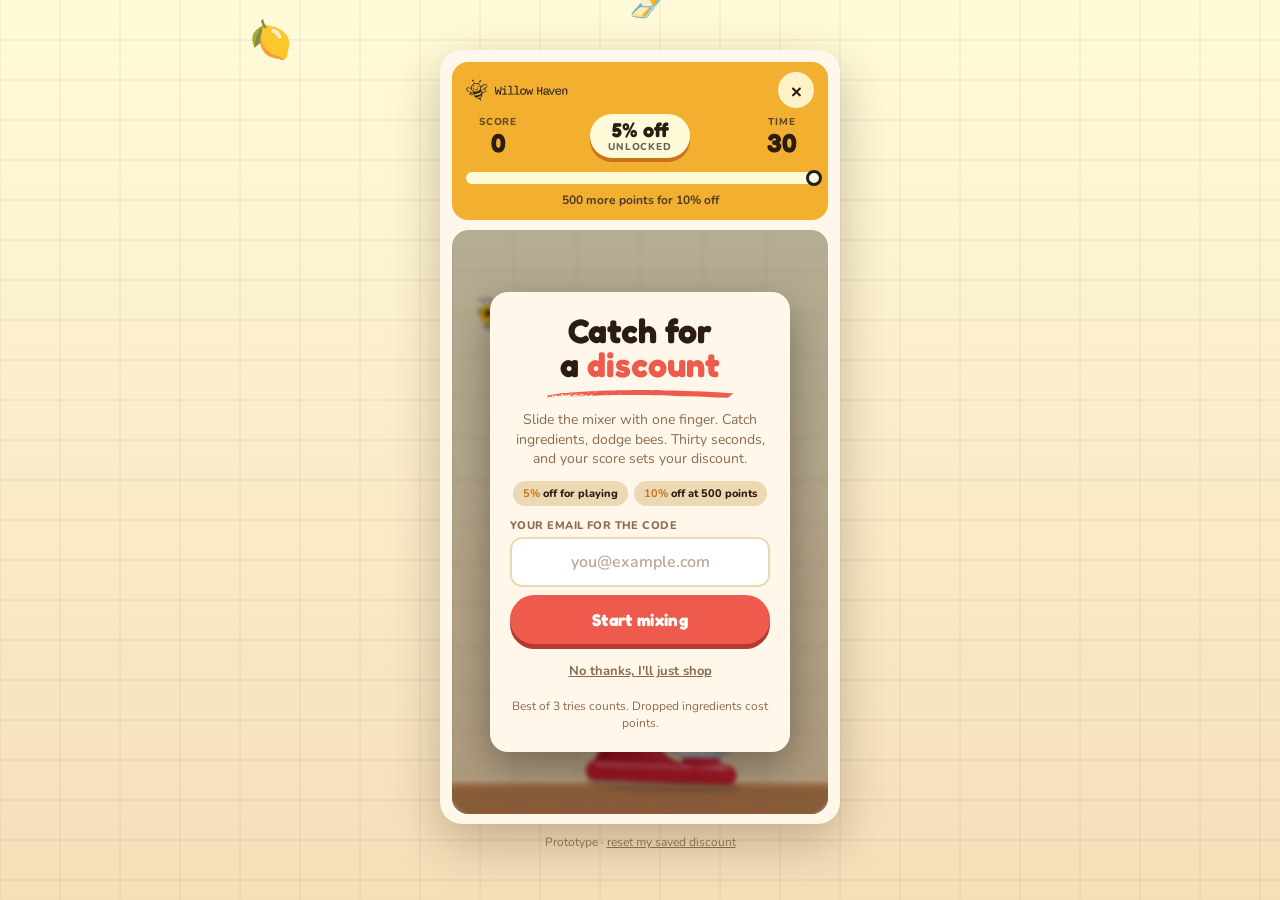
==== commit 83b92ad4: "Never let a worse round overwrite a better discount Results are now stored per email address, the pr" ====
--- a/catch/index.html
+++ b/catch/index.html
@@ -255,9 +255,13 @@
     fallSpeed:  { start: 280,  end: 560 },    // px per second
     comboStep: 8,                             // catches in a row per extra multiplier
     maxMultiplier: 2,
-    storageKey: 'mixercatch_result_v5',
+    storageKey: 'mixercatch_result_v6',       // per email: the key gets ':<email>' appended
     emailKey: 'mixercatch_email',
-    klaviyo: { companyId: 'X2RZEZ', listId: 'WA99dt', metric: 'Played Mixer Catch', source: 'Mixer Catch game' },
+    klaviyo: {
+      companyId: 'X2RZEZ', listId: 'WA99dt', source: 'Mixer Catch game',
+      metric: 'Played Mixer Catch',            // every finished round
+      tierMetric: 'Mixer Catch tier unlocked', // only when a round lifts the player to a higher discount
+    },
   };
 
   const W = 360, H = 560;
@@ -398,12 +402,12 @@
       relationships: { list: { data: { type: 'list', id: CFG.klaviyo.listId } } },
     });
   }
-  function klaviyoEvent(email, properties) {
+  function klaviyoEvent(email, properties, metric = CFG.klaviyo.metric) {
     return klaviyoPost('events', {
       type: 'event',
       attributes: {
         properties,
-        metric: { data: { type: 'metric', attributes: { name: CFG.klaviyo.metric } } },
+        metric: { data: { type: 'metric', attributes: { name: metric } } },
         profile: { data: { type: 'profile', attributes: { email } } },
       },
     });
@@ -490,11 +494,13 @@
     updateHud();
   }
 
+  // Results are stored per email address, so two people sharing a browser don't share a score.
+  const savedKey = () => CFG.storageKey + ':' + (playerEmail || '').trim().toLowerCase();
   function loadSaved() {
-    try { return JSON.parse(localStorage.getItem(CFG.storageKey) || 'null'); } catch (e) { return null; }
+    try { return JSON.parse(localStorage.getItem(savedKey()) || 'null'); } catch (e) { return null; }
   }
   function saveResult(res) {
-    try { localStorage.setItem(CFG.storageKey, JSON.stringify(res)); } catch (e) {}
+    try { localStorage.setItem(savedKey(), JSON.stringify(res)); } catch (e) {}
   }
 
   function endGame() {
@@ -503,10 +509,14 @@
     const idx = tierFor(score);
     const run = { score, pct: CFG.tiers[idx].pct, code: CFG.tiers[idx].code };
     let saved = loadSaved() || { best: -1, plays: 0 };
+    const prevPct = saved.pct || 0;
     saved.plays = (saved.plays || 0) + 1;
     const improved = run.score > saved.best;
     if (improved) { saved.best = run.score; saved.pct = run.pct; saved.code = run.code; }
     saveResult(saved);
+    // A higher tier than this player had before. The base tier is never "unlocked": everyone gets it
+    // for playing, and writing it to the profile could overwrite a better code earned on another device.
+    const tierUp = run.pct > prevPct && run.pct > CFG.tiers[0].pct;
     const left = Math.max(0, CFG.attempts - saved.plays);
     ui.endKicker.textContent = saved.pct >= topTier.pct ? 'Top score. You unlocked' : 'You unlocked';
     ui.endPct.textContent = saved.pct + '% off';
@@ -520,8 +530,12 @@
     ui.againBtn.hidden = left === 0;
     ui.copyBtn.textContent = 'Copy';
     if (playerEmail) {
-      klaviyoSubscribe(playerEmail, { mixer_catch_discount: saved.pct, mixer_catch_code: saved.code, mixer_catch_best: saved.best, mixer_catch_plays: saved.plays });
-      klaviyoEvent(playerEmail, { score: run.score, discount: saved.pct, code: saved.code, best_score: saved.best, play_number: saved.plays, improved });
+      klaviyoEvent(playerEmail, { score: run.score, discount: saved.pct, code: saved.code, best_score: saved.best, play_number: saved.plays, improved, tier_up: tierUp });
+      if (tierUp) {
+        // Only now does the profile change, and only ever to a higher discount than it had.
+        klaviyoSubscribe(playerEmail, { mixer_catch_discount: run.pct, mixer_catch_code: run.code });
+        klaviyoEvent(playerEmail, { score: run.score, discount: run.pct, code: run.code }, CFG.klaviyo.tierMetric);
+      }
     }
     ui.endMail.textContent = `${saved.code} is on its way to ${playerEmail}.`;
     ui.endOverlay.classList.add('show');
@@ -839,8 +853,10 @@
     if (!ok) { ui.startEmail.focus(); return; }
     playerEmail = email;
     try { localStorage.setItem(CFG.emailKey, email); } catch (err) {}
-    // capture the lead as soon as they enter their email, even if they never finish a round
-    if (!(loadSaved() || {}).plays) klaviyoSubscribe(email, { mixer_catch_discount: CFG.tiers[0].pct, mixer_catch_code: CFG.tiers[0].code, mixer_catch_best: 0, mixer_catch_plays: 0 });
+    // capture the lead as soon as they enter their email, even if they never finish a round.
+    // No discount properties here: the welcome email falls back to the base code, and a better
+    // code already on the profile must survive a replay from a new browser.
+    if (!(loadSaved() || {}).plays) klaviyoSubscribe(email, {});
     ui.startEmail.blur(); // hand the keyboard back to the game
     startGame();
   });
@@ -865,7 +881,7 @@
   });
   ui.resetLink.addEventListener('click', (e) => {
     e.preventDefault();
-    try { localStorage.removeItem(CFG.storageKey); localStorage.removeItem(CFG.emailKey); } catch (err) {}
+    try { localStorage.removeItem(savedKey()); localStorage.removeItem(CFG.emailKey); } catch (err) {}
     ui.endNote.textContent = '';
     ui.startEmail.value = '';
     ui.againBtn.hidden = false;
@@ -876,7 +892,7 @@
   // Small hook for automated playtesting; harmless in production.
   window.__mixerCatch = {
     items: () => items, score: () => score, state: () => state, elapsed: () => elapsed,
-    setTarget, start: () => { playerEmail = playerEmail || 'bot@example.com'; startGame(); }, rimY: MIXER.rimY, bowlX: () => mixer.x + MIXER.bowlOffset, rimHalf: MIXER.rimHalf, mixerX: () => mixer.x,
+    setTarget, start: () => { playerEmail = playerEmail || 'bot@example.com'; startGame(); }, addScore: (n) => { score += n; }, rimY: MIXER.rimY, bowlX: () => mixer.x + MIXER.bowlOffset, rimHalf: MIXER.rimHalf, mixerX: () => mixer.x,
   };
 
   // ---------- Boot ----------
